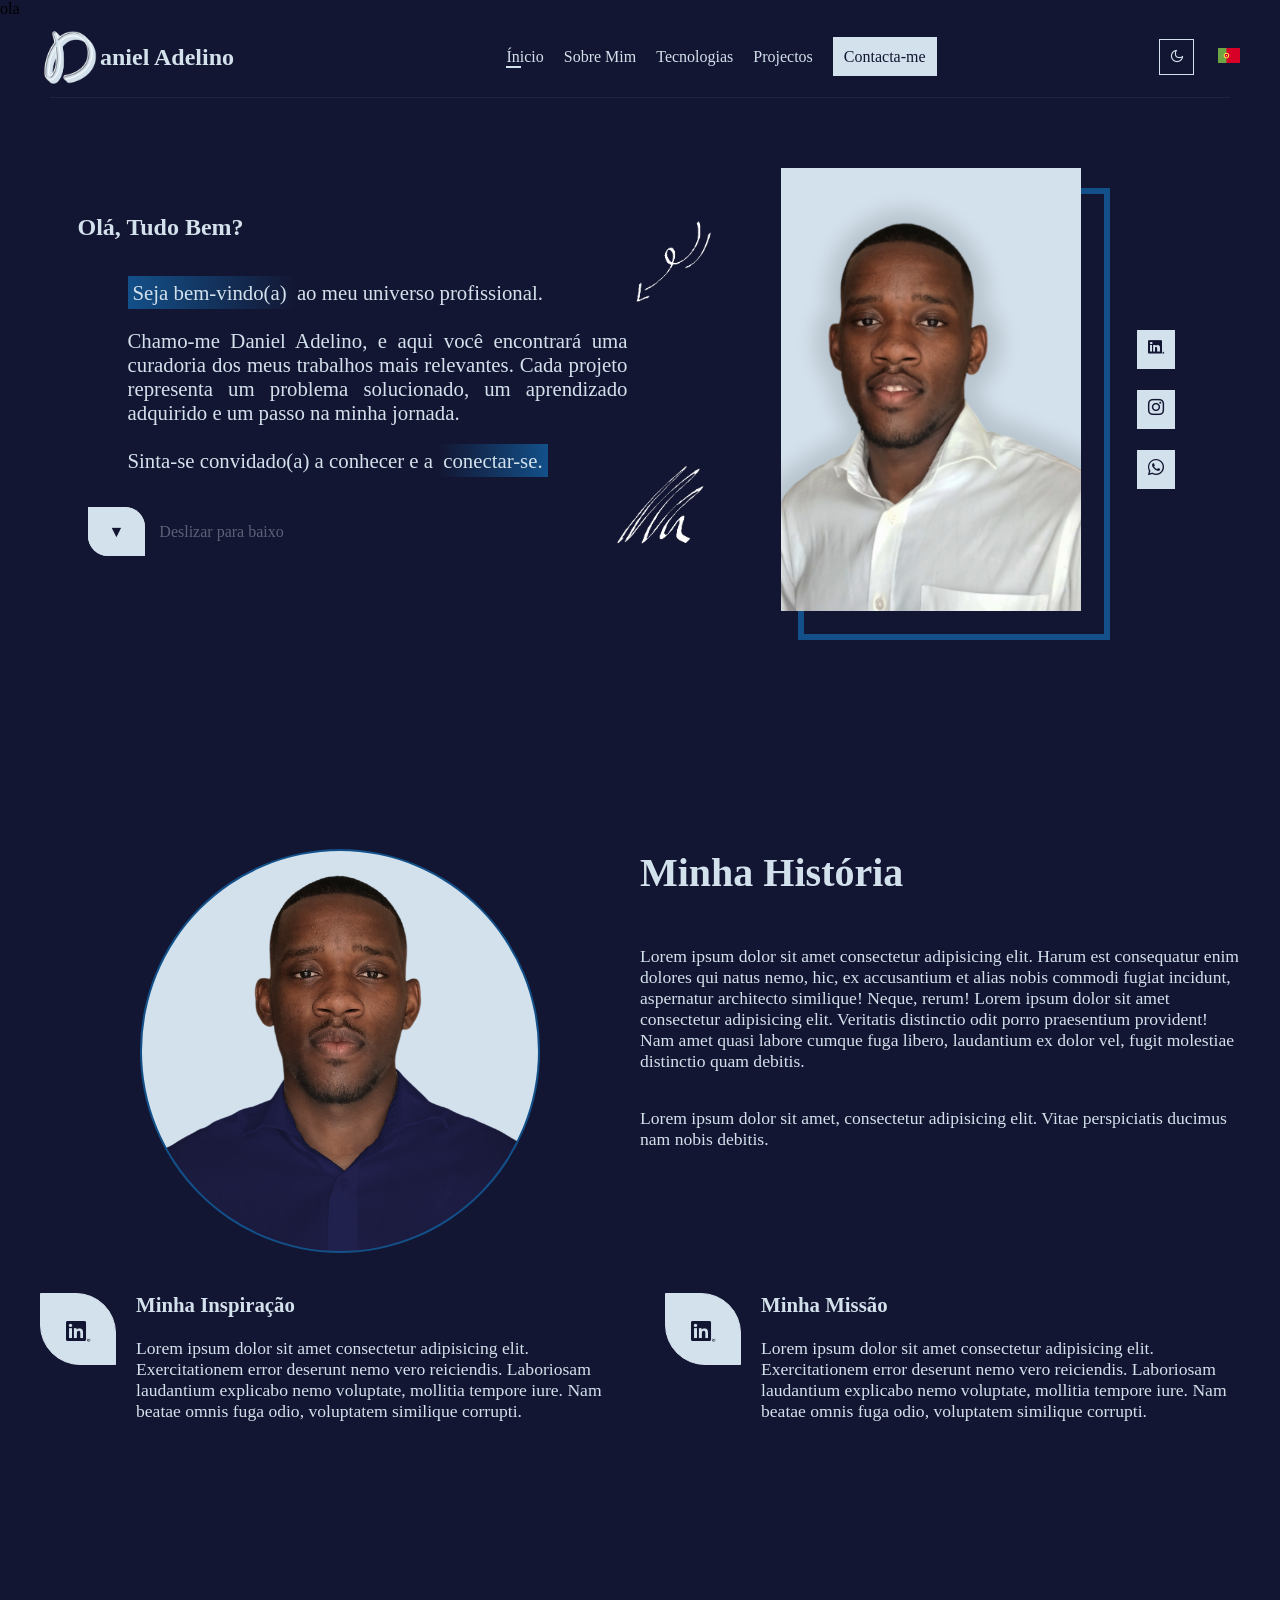
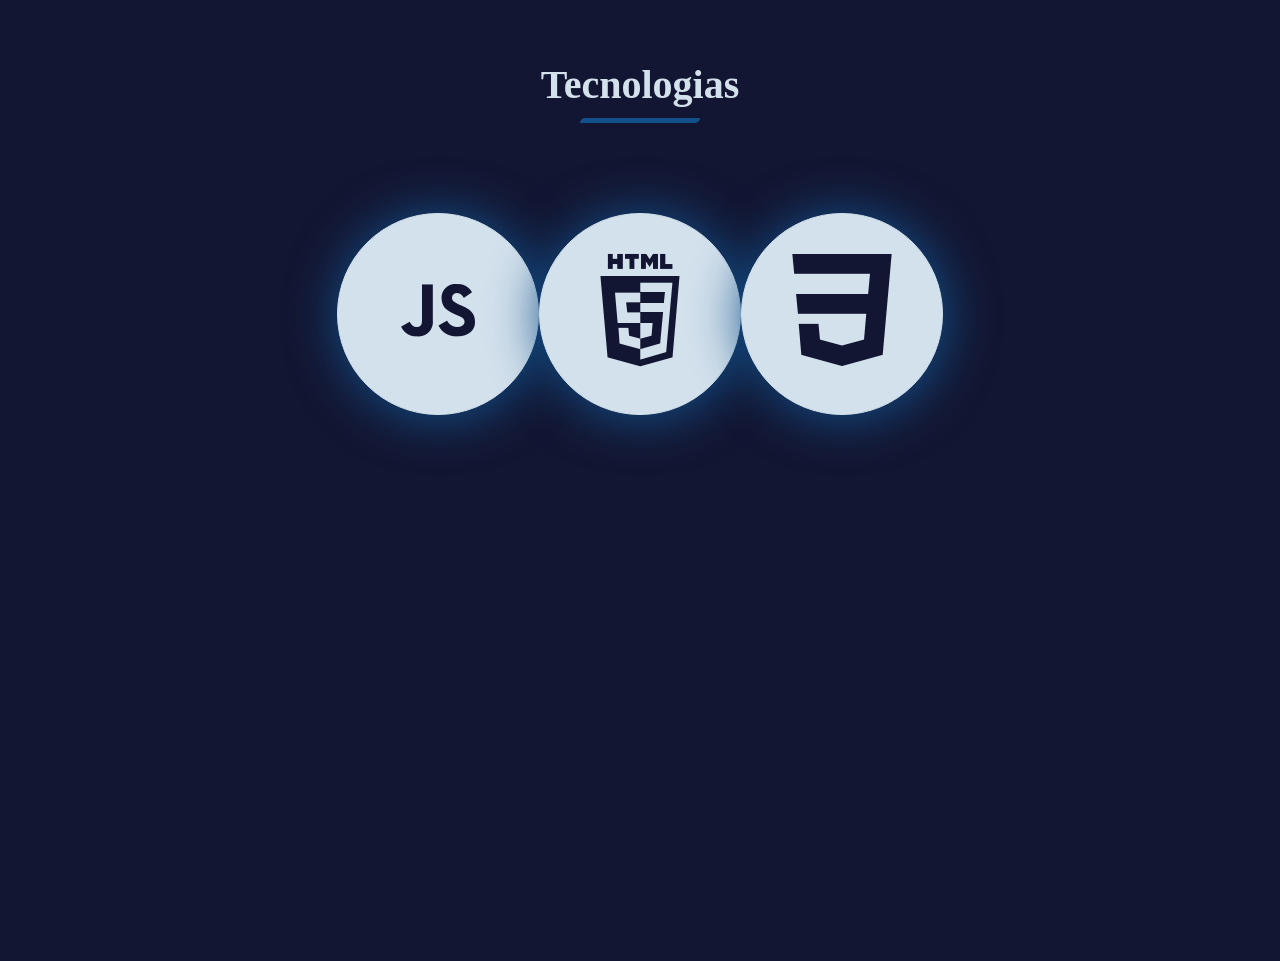
==== index.html @ 4145416e "Update index.html" ====
<!DOCTYPE html>
<html lang="en">

<head>
    <meta charset="UTF-8">
    <meta name="viewport" content="width=device-width, initial-scale=1.0">
    <title>Portifólio - Daniel Adelino</title>

    <link href="css/uicons-regular-chubby.css" rel="stylesheet">
    <link href="css/uicons-brands.css" rel="stylesheet">
    <link rel="stylesheet" href="css/style.css">

</head>

<body>
    ola
    <div id="container">
        <header>
            <div class="logo">
                <img src="img/lg-3.png" alt="">
                <h2>aniel Adelino</h2>

            </div>

            <nav>
                <ul>
                    <li><a href="#" class="nav-feature">Ínicio</a></li>
                    <li><a href="#">Sobre Mim</a></li>
                    <li><a href="#">Tecnologias</a></li>
                    <li><a href="#">Projectos</a></li>
                    <li><a href="#" class="nav-feature-2">Contacta-me</a></li>
                </ul>
            </nav>

            <div class="night-mode">
                <button class="night-light"><i class="fi-rc-moon"></i></button>
                <button class="lang">
                    <img src="img/pt-flag.svg" width="22" alt="">
                </button>

            </div>
        </header>

        <div class="line"></div>

        <main>

            <section id="introduction">

                <div class="information">

                    <h1>Olá, Tudo Bem?</h1>
                    <p><span class="feature-text-1"> Seja bem-vindo(a) </span> ao meu universo profissional. <br><br>

                        Chamo-me Daniel Adelino, e aqui você encontrará uma curadoria dos meus trabalhos mais
                        relevantes.
                        Cada
                        projeto representa um problema solucionado, um aprendizado adquirido e um passo na minha
                        jornada.
                        <br><br>

                        Sinta-se convidado(a) a conhecer e a <span class="feature-text-2">conectar-se.</span>
                    </p>

                    <span class="slide-down"> <a href="#about-me">▼</a> Deslizar para baixo</span>

                    <img class="fig-1" src="img/fig-1.png" alt="Seta">
                    <img class="fig-2" src="img/fig-2.png" alt="item-2">

                </div>

                <div class="myImage">

                    <div class="square"></div>

                    <img class="imagem" src="img/ft-4.jpg" width="300px" alt="Imagem do Daniel Adelino">

                    <div class="social-media">
                        <ul>
                            <li>
                                <a href="https://www.linkedin.com/in/daniel-adelino-b92473396/" target="_blank">
                                    <i class="fi-brands-linkedin"></i>
                                </a>
                            </li>
                            <li>
                                <a class="fa fa-instagram" href="https://www.instagram.com/danieladelino._/"
                                    target="_blank">
                                    <i class="fi-brands-instagram"></i>
                                </a>

                            </li>
                            <li>

                                <a class="fa fa-whatsapp" href="https://wa.me/941646306" target="_blank">
                                    <i class="fi-brands-whatsapp"></i>
                                </a>

                            </li>
                        </ul>
                    </div>
                </div>

            </section>

            <section id="who-am-i">
                <!-- <h2 class="title">Quem sou eu?</h2> -->
                <div class="card-container">

                    <div class="card-image">
                        <!-- <img src="img/f1Png.png" width="300px" alt=""> -->
                    </div>

                    <div class="card-left-content">
                        <h2>Minha História</h2>
                        <p>Lorem ipsum dolor sit amet consectetur adipisicing elit. Harum est consequatur enim dolores
                            qui natus nemo, hic, ex accusantium et alias nobis commodi fugiat incidunt, aspernatur
                            architecto similique! Neque, rerum! Lorem ipsum dolor sit amet consectetur adipisicing elit.
                            Veritatis distinctio odit porro praesentium provident! Nam amet quasi labore cumque fuga
                            libero, laudantium ex dolor vel, fugit molestiae distinctio quam debitis.</p>
                        <br><br>
                        <p>Lorem ipsum dolor sit amet, consectetur adipisicing elit. Vitae perspiciatis ducimus nam
                            nobis debitis.</p>
                    </div>

                    <div class="card-bottom-content">
                        <div class="card-bottom-left">
                            <div><i class="fi-brands-linkedin"></i></div>

                            <p><span>Minha Inspiração</span><br><br>Lorem ipsum dolor sit amet consectetur adipisicing
                                elit. Exercitationem error deserunt nemo vero reiciendis. Laboriosam laudantium
                                explicabo nemo voluptate, mollitia tempore iure. Nam beatae omnis fuga odio, voluptatem
                                similique corrupti.</p>
                        </div>
                        <div class="card-bottom-right">

                            <div><i class="fi-brands-linkedin"></i></div>
                            <p><span>Minha Missão</span><br><br>Lorem ipsum dolor sit amet consectetur adipisicing elit.
                                Exercitationem error deserunt nemo vero reiciendis. Laboriosam laudantium explicabo nemo
                                voluptate, mollitia tempore iure. Nam beatae omnis fuga odio, voluptatem similique
                                corrupti.</p>
                        </div>
                    </div>
                </div>

            </section>

            <section id="technologies">
                <h2 class="title">Tecnologias</h2>
                
                <div class="slider-container">
                    <div class="slider-content">

                        <div class="slide-item" title="Javascript">
                            <div class="item">
                                <i class="fi fi-brands-js tec"></i>
                            </div>
                        </div>

                        <div class="slide-item" title="HTML 5">
                            <div class="item">
                                <i class="fi fi-brands-html5 tec"></i>
                            </div>
                        </div>

                        <div class="slide-item" title="Css 3">
                            <div class="item">
                                <i class="fi fi-brands-css3 tec"></i>
                            </div>
                        </div>

                    </div>
                </div>
               
            </section>

        </main>

        <footer></footer>


    </div>

    <script src="js/script.js"></script>
</body>

</html>
---- css/uicons-brands.css ----
/*!
*   _____       _             __                 _____                               ______ _       _   _
*  |_   _|     | |           / _|               |_   _|                             |  ____| |     | | (_)
*    | |  _ __ | |_ ___ _ __| |_ __ _  ___ ___    | |  ___ ___  _ __  ___   ______  | |__  | | __ _| |_ _  ___ ___  _ __
*    | | | '_ \| __/ _ \ '__|  _/ _` |/ __/ _ \   | | / __/ _ \| '_ \/ __| |______| |  __| | |/ _` | __| |/ __/ _ \| '_ \
*   _| |_| | | | ||  __/ |  | || (_| | (_|  __/  _| || (_| (_) | | | \__ \          | |    | | (_| | |_| | (_| (_) | | | |
*  |_____|_| |_|\__\___|_|  |_| \__,_|\___\___| |_____\___\___/|_| |_|___/          |_|    |_|\__,_|\__|_|\___\___/|_| |_|
*
*                         UIcons 3.0.0 - https://www.flaticon.com/uicons/interface-icons
*/
@font-face {
    font-family: "uicons-brands";
    src: url("../webfonts/uicons-brands.woff2") format("woff2"),
    url("../webfonts/uicons-brands.woff") format("woff"),
    url("../webfonts/uicons-brands.eot#iefix") format("embedded-opentype");
    font-display: swap;
}

    i[class^="fi-brands-"]:before, i[class*=" fi-brands-"]:before, span[class^="fi-brands-"]:before, span[class*="fi-brands-"]:before {
font-family: uicons-brands !important;
font-style: normal;
font-weight: normal !important;
font-variant: normal;
text-transform: none;
line-height: 1;
-webkit-font-smoothing: antialiased;
-moz-osx-font-smoothing: grayscale;
}

        .fi-brands-3m:before {
    content: "\e00c";
    }
        .fi-brands-500px:before {
    content: "\e012";
    }
        .fi-brands-abbot-laboratories:before {
    content: "\e01f";
    }
        .fi-brands-accusoft:before {
    content: "\e027";
    }
        .fi-brands-acrobat:before {
    content: "\e029";
    }
        .fi-brands-adobe:before {
    content: "\e039";
    }
        .fi-brands-aecom:before {
    content: "\e03d";
    }
        .fi-brands-aero:before {
    content: "\e03e";
    }
        .fi-brands-after-effects:before {
    content: "\e03f";
    }
        .fi-brands-airbnb:before {
    content: "\e054";
    }
        .fi-brands-algolia:before {
    content: "\e063";
    }
        .fi-brands-amd:before {
    content: "\e071";
    }
        .fi-brands-american-express:before {
    content: "\e072";
    }
        .fi-brands-android:before {
    content: "\e07f";
    }
        .fi-brands-animate:before {
    content: "\e09b";
    }
        .fi-brands-app-store-ios:before {
    content: "\e0a8";
    }
        .fi-brands-apple:before {
    content: "\e0aa";
    }
        .fi-brands-apple-pay:before {
    content: "\e0b0";
    }
        .fi-brands-artstation:before {
    content: "\e128";
    }
        .fi-brands-astrazeneca:before {
    content: "\e131";
    }
        .fi-brands-asus:before {
    content: "\e132";
    }
        .fi-brands-atandt:before {
    content: "\e134";
    }
        .fi-brands-atlassian:before {
    content: "\e135";
    }
        .fi-brands-atom:before {
    content: "\e137";
    }
        .fi-brands-audition:before {
    content: "\e144";
    }
        .fi-brands-behance:before {
    content: "\e1bb";
    }
        .fi-brands-bitcoin:before {
    content: "\e1e7";
    }
        .fi-brands-blackberry:before {
    content: "\e1eb";
    }
        .fi-brands-blogger:before {
    content: "\e1fe";
    }
        .fi-brands-bluetooth:before {
    content: "\e207";
    }
        .fi-brands-bootstrap:before {
    content: "\e241";
    }
        .fi-brands-bridgestone:before {
    content: "\e2ae";
    }
        .fi-brands-burger-king:before {
    content: "\e2ed";
    }
        .fi-brands-c:before {
    content: "\e2fe";
    }
        .fi-brands-capture:before {
    content: "\e34b";
    }
        .fi-brands-cc-amazon-pay:before {
    content: "\e395";
    }
        .fi-brands-cc-apple-pay:before {
    content: "\e396";
    }
        .fi-brands-cc-diners-club:before {
    content: "\e397";
    }
        .fi-brands-cc-visa:before {
    content: "\e398";
    }
        .fi-brands-centos:before {
    content: "\e39f";
    }
        .fi-brands-character:before {
    content: "\e3ab";
    }
        .fi-brands-chromecast:before {
    content: "\e406";
    }
        .fi-brands-cloudflare:before {
    content: "\e4b8";
    }
        .fi-brands-confluence:before {
    content: "\e529";
    }
        .fi-brands-creative-commons:before {
    content: "\e557";
    }
        .fi-brands-creative-commons-by:before {
    content: "\e558";
    }
        .fi-brands-creative-commons-nc:before {
    content: "\e559";
    }
        .fi-brands-creative-commons-nc-eu:before {
    content: "\e55a";
    }
        .fi-brands-creative-commons-nc-jp:before {
    content: "\e55b";
    }
        .fi-brands-creative-commons-nd:before {
    content: "\e55c";
    }
        .fi-brands-creative-commons-pd:before {
    content: "\e55d";
    }
        .fi-brands-creative-commons-pd-alt:before {
    content: "\e55e";
    }
        .fi-brands-creative-commons-remix:before {
    content: "\e55f";
    }
        .fi-brands-creative-commons-sa:before {
    content: "\e560";
    }
        .fi-brands-creative-commons-sampling:before {
    content: "\e561";
    }
        .fi-brands-creative-commons-sampling-plus:before {
    content: "\e562";
    }
        .fi-brands-creative-commons-share:before {
    content: "\e563";
    }
        .fi-brands-creative-commons-zero:before {
    content: "\e564";
    }
        .fi-brands-css3:before {
    content: "\e587";
    }
        .fi-brands-css3-alt:before {
    content: "\e588";
    }
        .fi-brands-dailymotion:before {
    content: "\e5b0";
    }
        .fi-brands-deezer:before {
    content: "\e5d5";
    }
        .fi-brands-delphi:before {
    content: "\e5de";
    }
        .fi-brands-dev:before {
    content: "\e5ec";
    }
        .fi-brands-devianart:before {
    content: "\e5ed";
    }
        .fi-brands-digg:before {
    content: "\e61b";
    }
        .fi-brands-dimension:before {
    content: "\e62a";
    }
        .fi-brands-discord:before {
    content: "\e634";
    }
        .fi-brands-docker:before {
    content: "\e650";
    }
        .fi-brands-dribbble:before {
    content: "\e68b";
    }
        .fi-brands-dropbox:before {
    content: "\e695";
    }
        .fi-brands-drupal:before {
    content: "\e69f";
    }
        .fi-brands-ebay:before {
    content: "\e6be";
    }
        .fi-brands-elementor:before {
    content: "\e6d2";
    }
        .fi-brands-ethereum:before {
    content: "\e706";
    }
        .fi-brands-etsy:before {
    content: "\e708";
    }
        .fi-brands-evernote:before {
    content: "\e70d";
    }
        .fi-brands-facebook:before {
    content: "\e775";
    }
        .fi-brands-facebook-messenger:before {
    content: "\e776";
    }
        .fi-brands-fedex:before {
    content: "\e78d";
    }
        .fi-brands-figma:before {
    content: "\e79c";
    }
        .fi-brands-firefox:before {
    content: "\e7f9";
    }
        .fi-brands-firefox-browser:before {
    content: "\e7fa";
    }
        .fi-brands-flaticon:before {
    content: "\e818";
    }
        .fi-brands-flaticon-1:before {
    content: "\e819";
    }
        .fi-brands-flickr:before {
    content: "\e81b";
    }
        .fi-brands-flipboard:before {
    content: "\e81d";
    }
        .fi-brands-fonts:before {
    content: "\e859";
    }
        .fi-brands-foursquare:before {
    content: "\e86c";
    }
        .fi-brands-freepik:before {
    content: "\e877";
    }
        .fi-brands-freepik-1:before {
    content: "\e878";
    }
        .fi-brands-fresco:before {
    content: "\e87b";
    }
        .fi-brands-github:before {
    content: "\e8bf";
    }
        .fi-brands-gitlab:before {
    content: "\e8c0";
    }
        .fi-brands-goodreads:before {
    content: "\e8e0";
    }
        .fi-brands-google:before {
    content: "\e8e1";
    }
        .fi-brands-haskell:before {
    content: "\e982";
    }
        .fi-brands-hbo:before {
    content: "\e98e";
    }
        .fi-brands-hotjar:before {
    content: "\e9f1";
    }
        .fi-brands-html5:before {
    content: "\ea1d";
    }
        .fi-brands-huawei:before {
    content: "\ea1e";
    }
        .fi-brands-hubspot:before {
    content: "\ea1f";
    }
        .fi-brands-ibm:before {
    content: "\ea29";
    }
        .fi-brands-iconfinder:before {
    content: "\ea2e";
    }
        .fi-brands-illustrator:before {
    content: "\ea35";
    }
        .fi-brands-illustrator-draw:before {
    content: "\ea36";
    }
        .fi-brands-imdb:before {
    content: "\ea3a";
    }
        .fi-brands-incopy:before {
    content: "\ea45";
    }
        .fi-brands-indesign:before {
    content: "\ea47";
    }
        .fi-brands-instagram:before {
    content: "\ea61";
    }
        .fi-brands-intel:before {
    content: "\ea69";
    }
        .fi-brands-invision:before {
    content: "\ea77";
    }
        .fi-brands-itunes:before {
    content: "\ea88";
    }
        .fi-brands-janseen:before {
    content: "\ea8c";
    }
        .fi-brands-java:before {
    content: "\ea91";
    }
        .fi-brands-jcb:before {
    content: "\ea93";
    }
        .fi-brands-jira:before {
    content: "\ea94";
    }
        .fi-brands-johnson-and-johnson:before {
    content: "\ea95";
    }
        .fi-brands-joomla:before {
    content: "\ea98";
    }
        .fi-brands-js:before {
    content: "\ea9f";
    }
        .fi-brands-kickstarter:before {
    content: "\eac0";
    }
        .fi-brands-line:before {
    content: "\eb4c";
    }
        .fi-brands-linkedin:before {
    content: "\eb54";
    }
        .fi-brands-lisp:before {
    content: "\eb5b";
    }
        .fi-brands-mailchimp:before {
    content: "\ebaf";
    }
        .fi-brands-marriott-international:before {
    content: "\ebd5";
    }
        .fi-brands-mcdonalds:before {
    content: "\ebe8";
    }
        .fi-brands-media-encoder:before {
    content: "\ebec";
    }
        .fi-brands-medium:before {
    content: "\ebf2";
    }
        .fi-brands-meta:before {
    content: "\ec24";
    }
        .fi-brands-microsoft:before {
    content: "\ec35";
    }
        .fi-brands-microsoft-edge:before {
    content: "\ec36";
    }
        .fi-brands-microsoft-explorer:before {
    content: "\ec37";
    }
        .fi-brands-mysql:before {
    content: "\ecb8";
    }
        .fi-brands-napster:before {
    content: "\ecbd";
    }
        .fi-brands-nestle:before {
    content: "\ecc1";
    }
        .fi-brands-netflix:before {
    content: "\ecc2";
    }
        .fi-brands-node-js:before {
    content: "\eceb";
    }
        .fi-brands-nvidia:before {
    content: "\ed06";
    }
        .fi-brands-oracle:before {
    content: "\ed3b";
    }
        .fi-brands-patreon:before {
    content: "\ed84";
    }
        .fi-brands-paypal:before {
    content: "\ed92";
    }
        .fi-brands-pfizer:before {
    content: "\ee0b";
    }
        .fi-brands-photoshop:before {
    content: "\ee23";
    }
        .fi-brands-photoshop-camera:before {
    content: "\ee24";
    }
        .fi-brands-photoshop-express:before {
    content: "\ee25";
    }
        .fi-brands-photoshop-lightroom:before {
    content: "\ee26";
    }
        .fi-brands-photoshop-lightroom-classic:before {
    content: "\ee27";
    }
        .fi-brands-php:before {
    content: "\ee28";
    }
        .fi-brands-pinterest:before {
    content: "\ee44";
    }
        .fi-brands-postgre:before {
    content: "\eeaa";
    }
        .fi-brands-premiere:before {
    content: "\eeb3";
    }
        .fi-brands-premiere-rush:before {
    content: "\eeb4";
    }
        .fi-brands-product-hunt:before {
    content: "\eecf";
    }
        .fi-brands-python:before {
    content: "\eeed";
    }
        .fi-brands-raspberry-pi:before {
    content: "\ef22";
    }
        .fi-brands-reddit:before {
    content: "\ef3a";
    }
        .fi-brands-samsung:before {
    content: "\efd4";
    }
        .fi-brands-sap:before {
    content: "\efd8";
    }
        .fi-brands-sass:before {
    content: "\efd9";
    }
        .fi-brands-shopify:before {
    content: "\f06b";
    }
        .fi-brands-siemens:before {
    content: "\f086";
    }
        .fi-brands-sketch:before {
    content: "\f0b0";
    }
        .fi-brands-skype:before {
    content: "\f0c7";
    }
        .fi-brands-slack:before {
    content: "\f0c9";
    }
        .fi-brands-slidesgo:before {
    content: "\f0d4";
    }
        .fi-brands-snapchat:before {
    content: "\f0f7";
    }
        .fi-brands-sony:before {
    content: "\f113";
    }
        .fi-brands-soundcloud:before {
    content: "\f128";
    }
        .fi-brands-spark:before {
    content: "\f138";
    }
        .fi-brands-spotify:before {
    content: "\f14f";
    }
        .fi-brands-starbucks:before {
    content: "\f1b6";
    }
        .fi-brands-stock:before {
    content: "\f1c5";
    }
        .fi-brands-storyset:before {
    content: "\f1d6";
    }
        .fi-brands-stripe:before {
    content: "\f1e0";
    }
        .fi-brands-substance-3d-designer:before {
    content: "\f1ec";
    }
        .fi-brands-substance-3d-painter:before {
    content: "\f1ed";
    }
        .fi-brands-substance-3d-sampler:before {
    content: "\f1ee";
    }
        .fi-brands-substance-3d-stager:before {
    content: "\f1ef";
    }
        .fi-brands-swift:before {
    content: "\f213";
    }
        .fi-brands-t-mobile:before {
    content: "\f225";
    }
        .fi-brands-telegram:before {
    content: "\f25e";
    }
        .fi-brands-tencent:before {
    content: "\f268";
    }
        .fi-brands-the-home-depot:before {
    content: "\f282";
    }
        .fi-brands-tik-tok:before {
    content: "\f2a5";
    }
        .fi-brands-trello:before {
    content: "\f33b";
    }
        .fi-brands-tripadvisor:before {
    content: "\f343";
    }
        .fi-brands-tumblr:before {
    content: "\f36d";
    }
        .fi-brands-twitch:before {
    content: "\f376";
    }
        .fi-brands-twitter:before {
    content: "\f377";
    }
        .fi-brands-twitter-alt:before {
    content: "\f378";
    }
        .fi-brands-twitter-alt-circle:before {
    content: "\f379";
    }
        .fi-brands-twitter-alt-square:before {
    content: "\f37a";
    }
        .fi-brands-typescript:before {
    content: "\f37e";
    }
        .fi-brands-uber:before {
    content: "\f381";
    }
        .fi-brands-ubuntu:before {
    content: "\f382";
    }
        .fi-brands-unilever:before {
    content: "\f38f";
    }
        .fi-brands-unity:before {
    content: "\f391";
    }
        .fi-brands-unsplash:before {
    content: "\f394";
    }
        .fi-brands-ups:before {
    content: "\f39c";
    }
        .fi-brands-usaa:before {
    content: "\f3a2";
    }
        .fi-brands-verizon:before {
    content: "\f426";
    }
        .fi-brands-videvo:before {
    content: "\f434";
    }
        .fi-brands-vimeo:before {
    content: "\f436";
    }
        .fi-brands-visa:before {
    content: "\f43d";
    }
        .fi-brands-visual-basic:before {
    content: "\f442";
    }
        .fi-brands-vk:before {
    content: "\f443";
    }
        .fi-brands-walmart:before {
    content: "\f466";
    }
        .fi-brands-wepik:before {
    content: "\f49f";
    }
        .fi-brands-whatsapp:before {
    content: "\f4a1";
    }
        .fi-brands-wikipedia:before {
    content: "\f4b5";
    }
        .fi-brands-windows:before {
    content: "\f4c1";
    }
        .fi-brands-wix:before {
    content: "\f4cd";
    }
        .fi-brands-wordpress:before {
    content: "\f4d2";
    }
        .fi-brands-xd:before {
    content: "\f4e8";
    }
        .fi-brands-xing:before {
    content: "\f4e9";
    }
        .fi-brands-yahoo:before {
    content: "\f4ec";
    }
        .fi-brands-yandex:before {
    content: "\f4ed";
    }
        .fi-brands-yelp:before {
    content: "\f4ee";
    }
        .fi-brands-youtube:before {
    content: "\f4f9";
    }
        .fi-brands-zoom:before {
    content: "\f4fd";
    }
---- css/style.css ----
/* ##################################################################### */
/* ##################### Definição de Variáveis Css #################### */
/* ##################################################################### */

:root
{
    --cor-principal:#131632;
    --cor-texto:#d3e1ec;
    --cor-hover:#adb3c1;
    --cor-4:#d3e1ec0e;
    --cor-destaque:#135089;
    --font-size-1:1rem;
    --font-size-2:1.1rem;
    --font-size-title:30pt;
    --font-size-textos:1.3rem;
}

/* ##################################################################### */
/* ##################### Estilização: Body and Root #################### */
/* ##################################################################### */

*
{
    margin: 0;
    padding: 0;
}

body
{
    background-color: var(--cor-principal);
}

/* ##################################################################### */
/* ####################### Estilização: Container ###################### */
/* ##################################################################### */ 

#container
{
    max-width: 1200px;
    /* border: 1px solid red; */
    margin: 0 auto;
    display: grid;
    grid-template-columns:1fr 1fr;
    grid-template-areas:
        'header header'
        'line line'
        'main main'
    ;

    /* gap: 20px; */
}

/* ##################################################################### */
/* ######################## Estilização: Header ######################## */
/* ##################################################################### */

header
{
    margin-top: 10px;
    grid-area:header;
    display: flex;
    justify-content:space-between;
    align-items: center;
}

.circle 
{
    color: var(--cor-principal);
    background-color: var(--cor-texto);
    border-radius: 50%;
    padding: 10px 15px 10px 15px;
    margin: 10px;
    font-size: var(--font-size-1);

}

.logo 
{
    display: flex;
    color: var(--cor-texto);
    font-size: var(--font-size-1);
    margin-right: 50px;
    align-items: center;
    transition: all 1s ease;
}

.logo>img
{
    max-width: 60px;
}

nav>ul
{
    display: flex;
    list-style: none;
}

nav>ul>li
{
    margin-left: 20px;
}
nav>ul>li>a
{
    color: var(--cor-texto);
    font-size: var(--font-size-1);
    text-decoration: none;
    transition: all 1s ease;
}

nav>ul>li>a:hover 
{
    color: var(--cor-hover);
    font-size: var(--font-size-2);
}

.nav-feature::after {
    content: "";
    width: 15px;
    height: 2px;
    background-color: var(--cor-texto);
    display: block;
}

.nav-feature-2 
{
    border: 1px solid var(--cor-texto);
    background-color: var(--cor-texto);
    color: var(--cor-principal);
    padding: 10px;   
}
.nav-feature-2:hover
{
    color: var(--cor-principal);
}

.night-light
{
    border: none;
    background-color: transparent;
    margin: 20px;
    cursor: pointer;
}

.night-light>i:active
{
    background-color: var(--cor-texto);
    color: var(--cor-principal);
}

.night-light>i
{
    color: var(--cor-texto);
    border: 1px solid var(--cor-texto);
    padding: 11px 10px 8px 10px;
    transition: border-radius 0.4s ease-in, background-color 0.5s ease;
    
}

.night-light>i:hover
{
    border-radius: 50%;
}

.lang
{
    border: none;
    background-color: transparent;
    cursor: pointer;
}

.line
{
    grid-area: line;
    background-color: var(--cor-4);
    height: 1px;
    margin: 10px;
}


/* ##################################################################### */
/* ################### Estilização: Main And Sections ################## */
/* ##################################################################### */


main
{
    /* border: 1px solid yellow; */
    grid-area: main;
    display: grid;
    grid-template-columns: 1fr 1fr;
    grid-template-areas: 
        'introduction introduction'
        'who-am-i who-am-i'
        'technologies technologies'
    ;
    gap: 120px;
}

.title
{
    color: var(--cor-texto);
    font-size: var(--font-size-title);
}

.title::after
{
    content: "";
    display: block;
    width: 120px;
    height: 5px;
    border-radius:10px 0;
    margin:10px auto;
    background-color: var(--cor-destaque);
}

/* ##################################################################### */
/* ################### Estilização: Secção Introdução ################## */
/* ##################################################################### */

#introduction
{
    grid-area: introduction;
    display: flex;
    justify-content: space-around;
    align-items: center;
    margin-top: 60px;
}

.information
{
    max-width: 650px;
    height: 350px;
    position: relative;
}

.information>h1 
{
    color: var(--cor-texto);
    font-size: var(font-size-title);
    margin-bottom: 40px;

}

.information>p 
{
    margin-left: 50px;
    color: var(--cor-texto);
    font-size: var(--font-size-textos);
    text-align: justify;
    max-width: 500px;
}
.information>p .feature-text-1 {

    background: linear-gradient(90deg,
            var(--cor-destaque) 0%,
            rgba(104, 91, 91, 0) 100%);
    padding: 5px;
}

.information>p .feature-text-2 {

    background: linear-gradient(-90deg,
            var(--cor-destaque) 0%,
            rgba(104, 91, 91, 0) 100%);
    padding: 5px;
}

.slide-down 
{
    display: block;
    margin: 50px 0px;
    color: #d3e1ec5f;

}

.slide-down>a 
{
    text-decoration: none;
    color: #131632;
    border: 1px solid #d3e1ec;
    border-radius: 0 20px 0 20px;
    background-color: #d3e1ec;
    padding: 15px 20px;
    margin: 10px;
}


.fig-1
{
    width: 120px;
    position: absolute;
    top: 0;
    right:-100px;
}

.fig-2
{
    width: 120px;
    position: absolute;
    bottom: 0;
    right: -100px;
}

.myImage
{
    display: flex;
    width: 450px;
    justify-content: space-around;
    margin-left: 50px;
    position: relative;
}

.myImage>img
{
   position: relative;
   z-index: 1;
}

.square {

    position: absolute;
    top:20px;
    left:45px;
    border: 6px solid var(--cor-destaque);
    width: 300px;
    height: 440px;
    
}


.social-media 
{
    align-self: center;
}

.social-media>ul>li 
{
    margin-top: 40px;
    list-style: none;
}

.social-media>ul>li>a 
{
    text-decoration: none;
    border: 1px solid #d3e1ec;
    background-color: #d3e1ec;
    color: #131632;
    padding: 10px;
}

/* ##################################################################### */
/* #################### Estilização: Secção Who am I ################### */
/* ##################################################################### */

#who-am-i
{
    grid-area: who-am-i;
    display:flex;
    flex-direction: column;
    align-items: center;
    justify-content: space-around;
    height: 90vh;
}

.card-container
{
    display: grid;
    grid-template-columns: 1fr 1fr;
    grid-template-areas: 
        'card-image card-left-content'
        'card-bottom-content card-bottom-content'
    ;
}

.card-image
{
    grid-area: card-image;
    background: var(--cor-texto) url(../img/ft-2-1.png) center center no-repeat;
    background-size: 450px;
    border-radius: 50%;
    border: 2px solid var(--cor-destaque);
    max-width: 400px;
    min-height: 400px;
    margin: 0 100px 0 100px;

}

.card-left-content
{
    grid-area: card-left-content;
    color: var(--cor-texto);
}


.card-left-content>h2
{
    color: var(--cor-texto);
    font-size: var(--font-size-title);
    margin-bottom: 50px;
}

.card-left-content>p
{
    font-size: var(--font-size-2);
    text-align: left;
}

.card-bottom-content
{
    grid-area: card-bottom-content;
    color: var(--cor-texto);
    display: flex;
    gap: 50px;
}

.card-bottom-left,
.card-bottom-right
{
    display: flex;
    gap: 20px;
    margin: 40px 0 0 0;
    text-align: left;
    font-size: var(--font-size-2);
}

.card-bottom-left>div,
.card-bottom-right>div
{
    border: 1px solid var(--cor-texto);
    background-color: var(--cor-texto);
    color: var(--cor-principal);
    font-size: 1.5rem;
    border-radius:0 40px;
    padding: 25px;
    height: 20px;
}

.card-bottom-left>p>span,
.card-bottom-right>p>span
{
    font-size: var(--font-size-textos);
    font-weight: 900;
}


/* ##################################################################### */
/* ################## Estilização: Secção Tecnologias ################## */
/* ##################################################################### */

#technologies
{
    grid-area: technologies;
    display: flex;
    flex-direction: column;
    align-items: center;
    position: relative;
    height: 100vh;
    gap: 80px;
}

.slider-container
{

}

.slider-content
{
    display: flex;
}

.slide-item
{
    display: flex;
    justify-content:center;
    align-items:center;
    border: 1px solid var(--cor-texto);
    background-color: var(--cor-texto);
    width: 200px;
    height: 200px;
    border-radius: 100%;
    box-shadow: 2px 2px 50px 1px var(--cor-destaque);
}

.item
{
    margin-top: 20px;
}

.tec
{
    color:var(--cor-principal);
    font-size: 7rem;
}
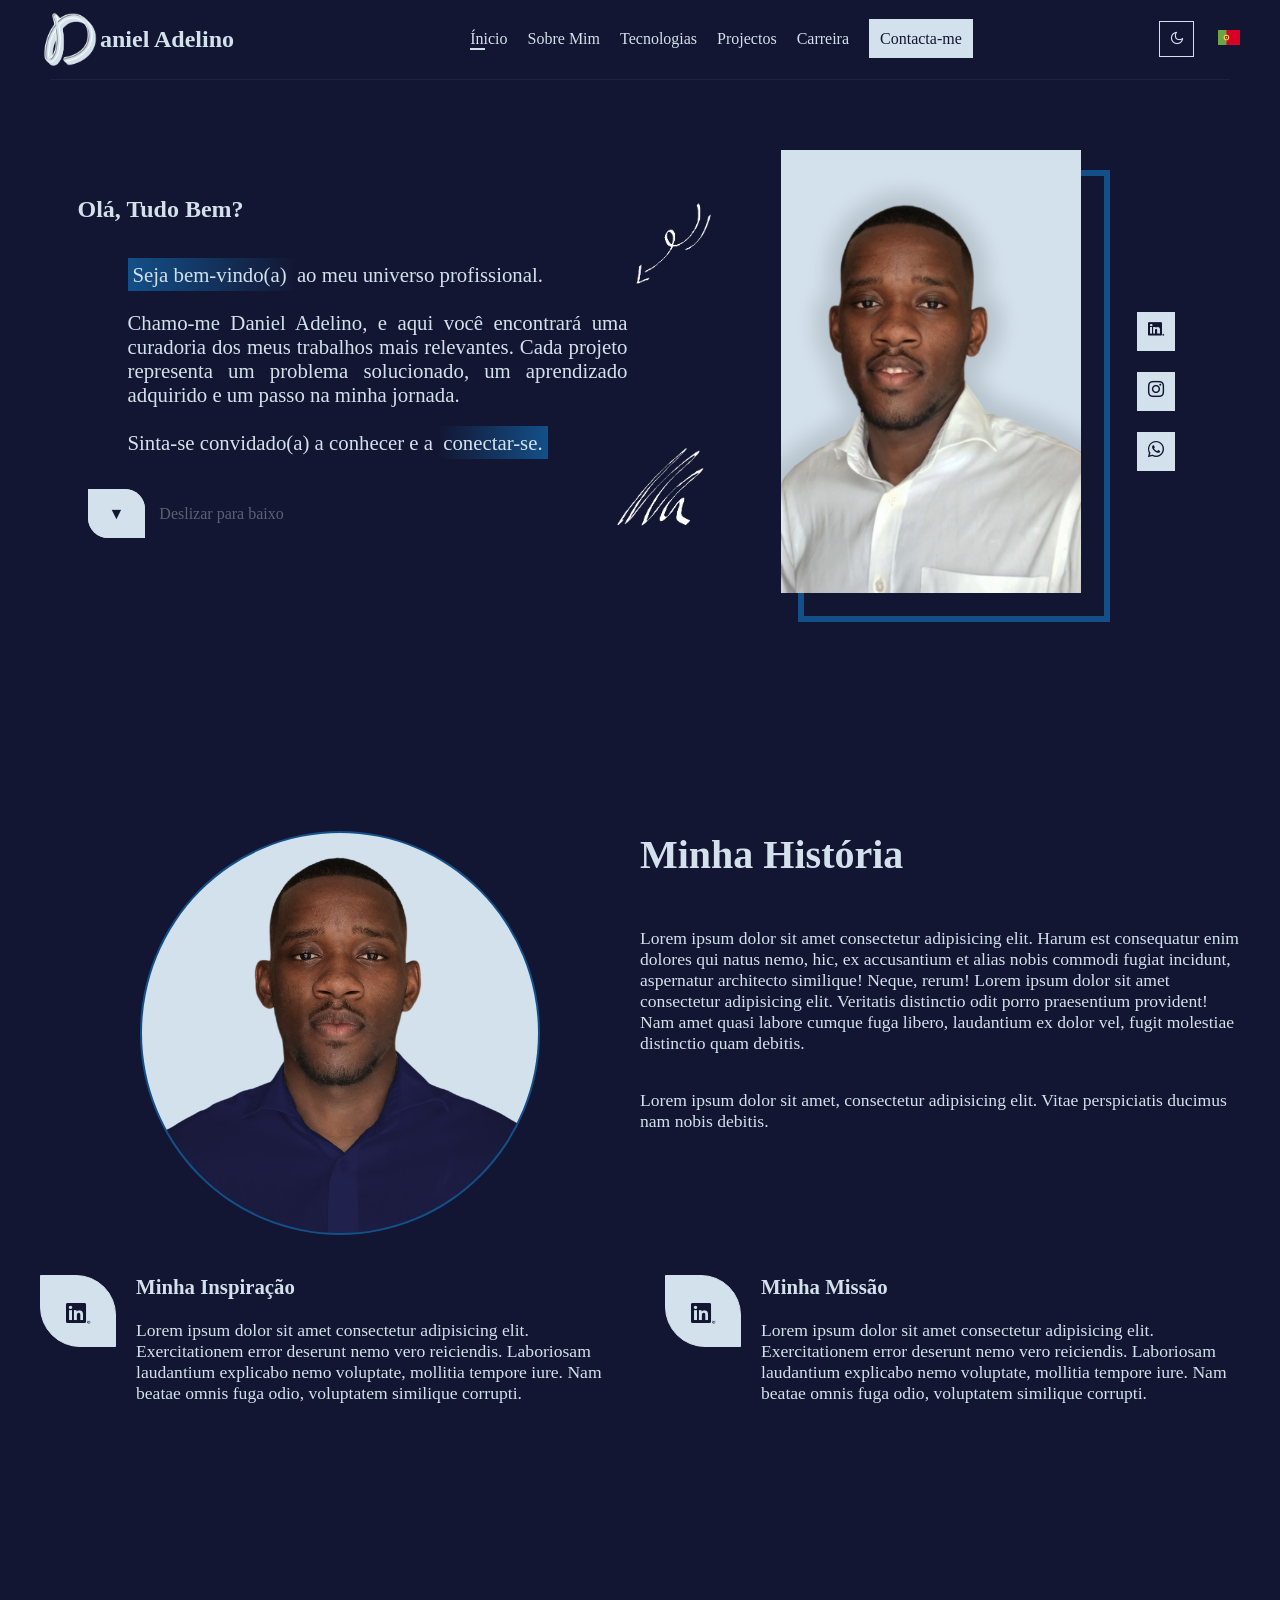
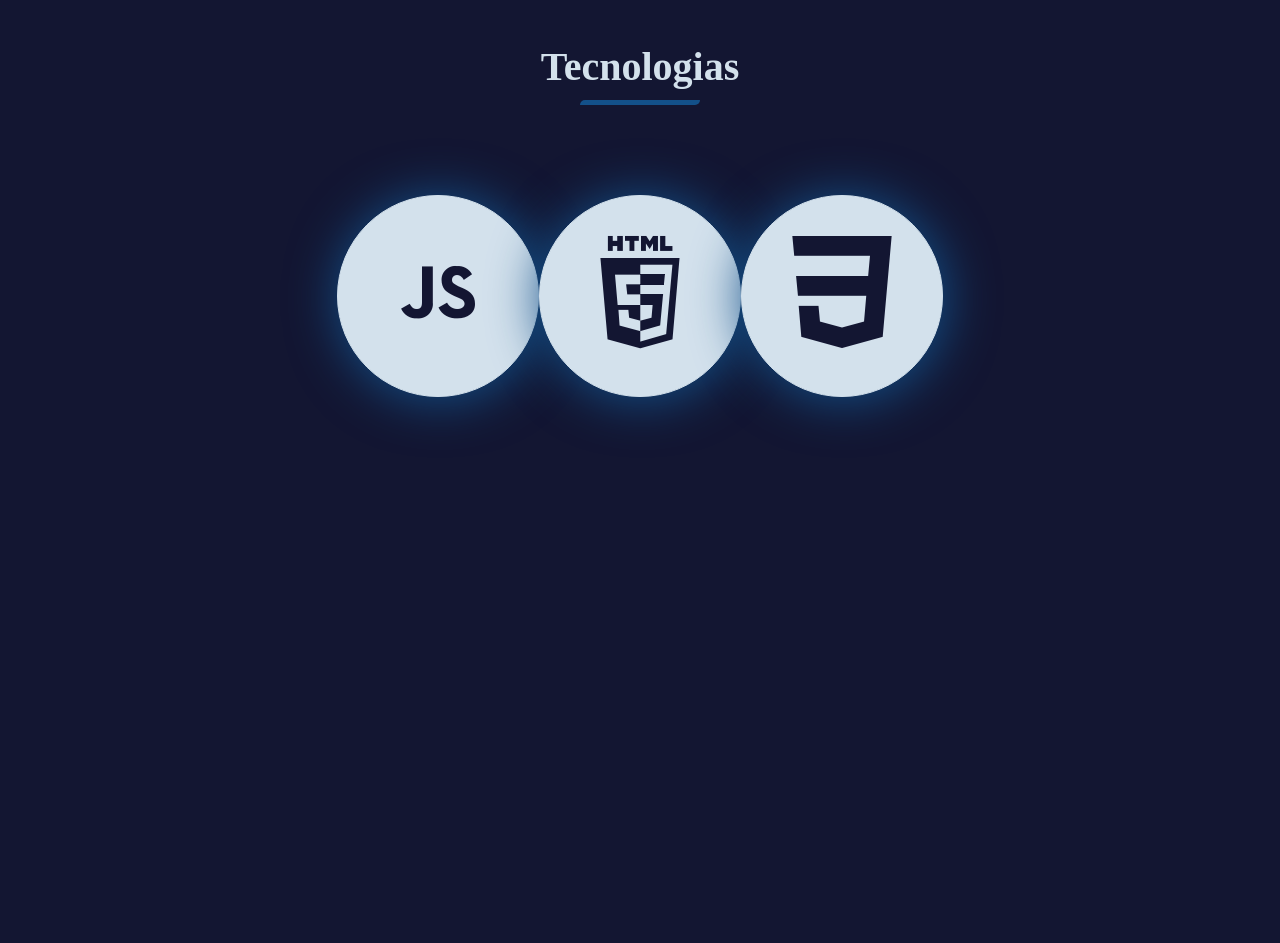
==== commit 406f157a: "Testando a Sincronização" ====
--- a/index.html
+++ b/index.html
@@ -9,11 +9,10 @@
     <link href="css/uicons-regular-chubby.css" rel="stylesheet">
     <link href="css/uicons-brands.css" rel="stylesheet">
     <link rel="stylesheet" href="css/style.css">
-
 </head>
 
 <body>
-    ola
+
     <div id="container">
         <header>
             <div class="logo">
@@ -28,6 +27,7 @@
                     <li><a href="#">Sobre Mim</a></li>
                     <li><a href="#">Tecnologias</a></li>
                     <li><a href="#">Projectos</a></li>
+                    <li><a href="#">Carreira</a></li>
                     <li><a href="#" class="nav-feature-2">Contacta-me</a></li>
                 </ul>
             </nav>
--- a/css/style.css
+++ b/css/style.css
@@ -176,7 +176,6 @@
     margin: 10px;
 }
 
-
 /* ##################################################################### */
 /* ################### Estilização: Main And Sections ################## */
 /* ##################################################################### */
@@ -492,3 +491,5 @@
     font-size: 7rem;
 }
 
+
+
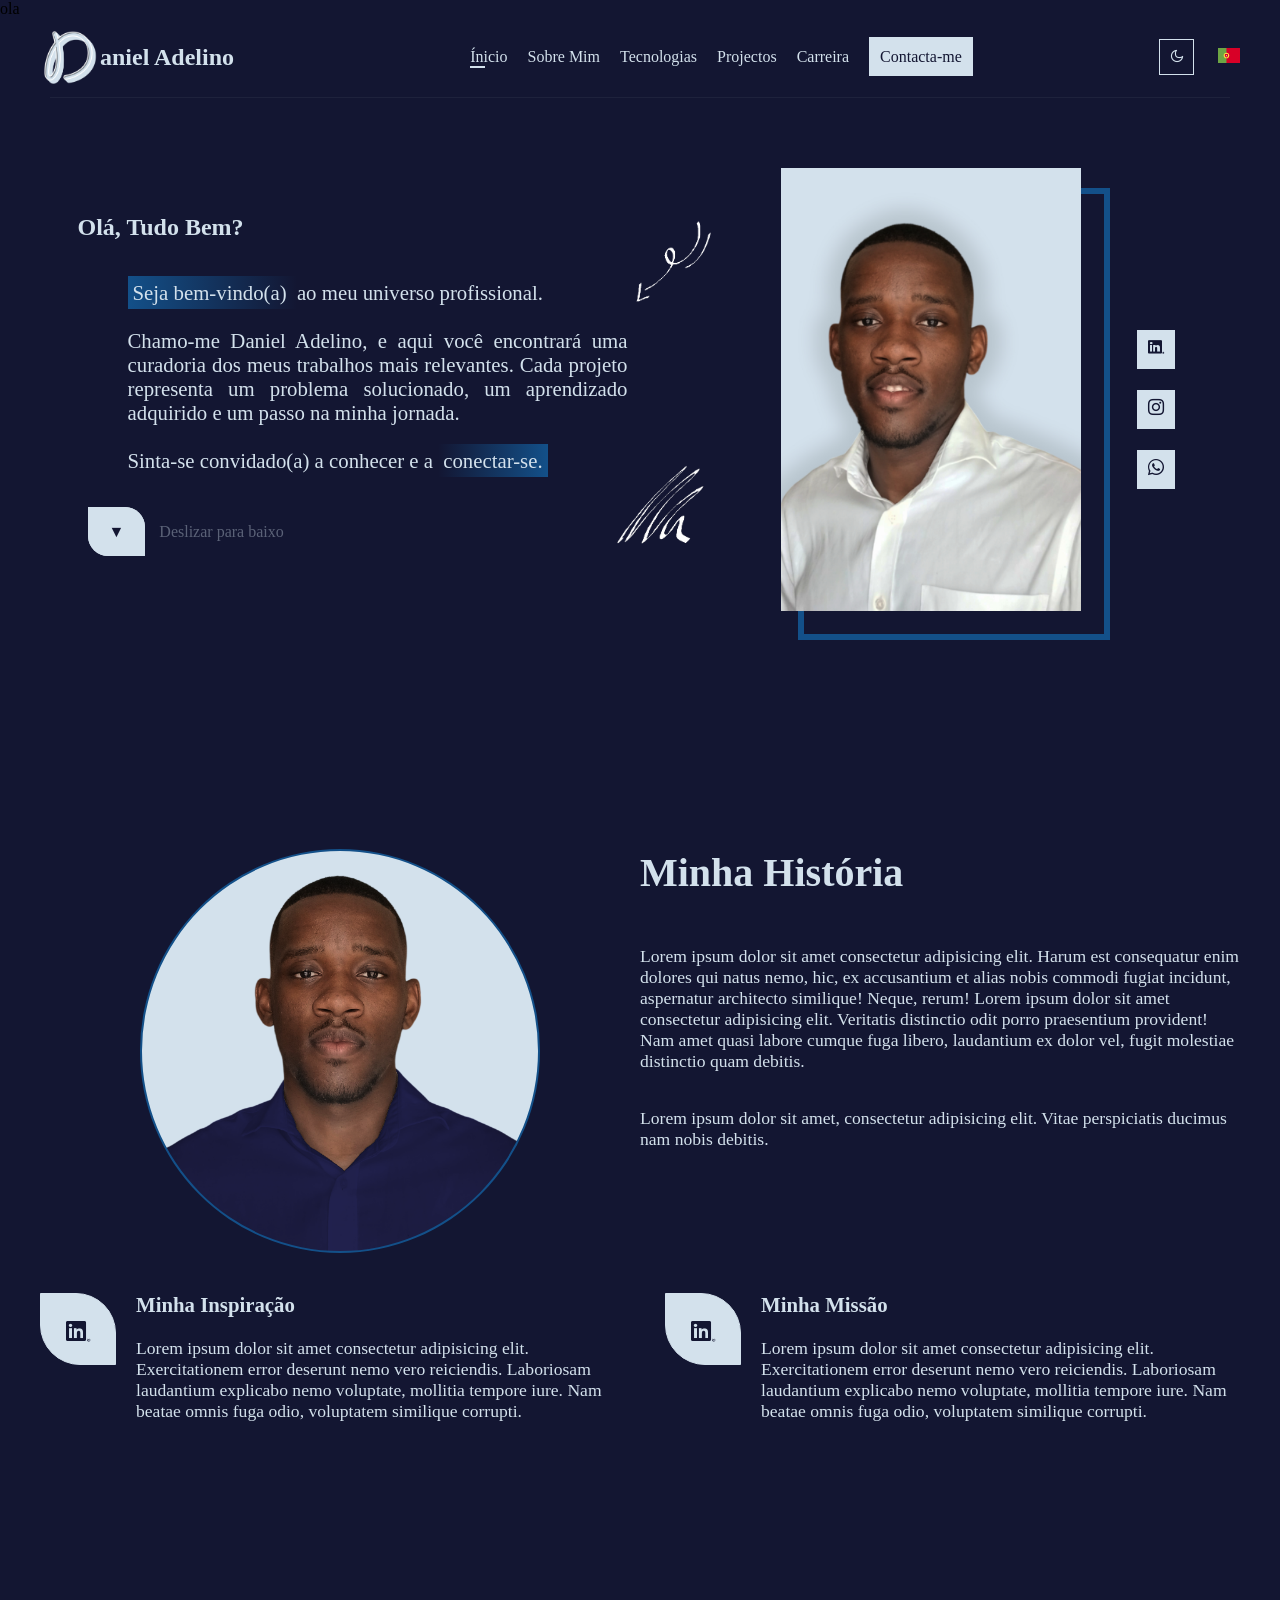
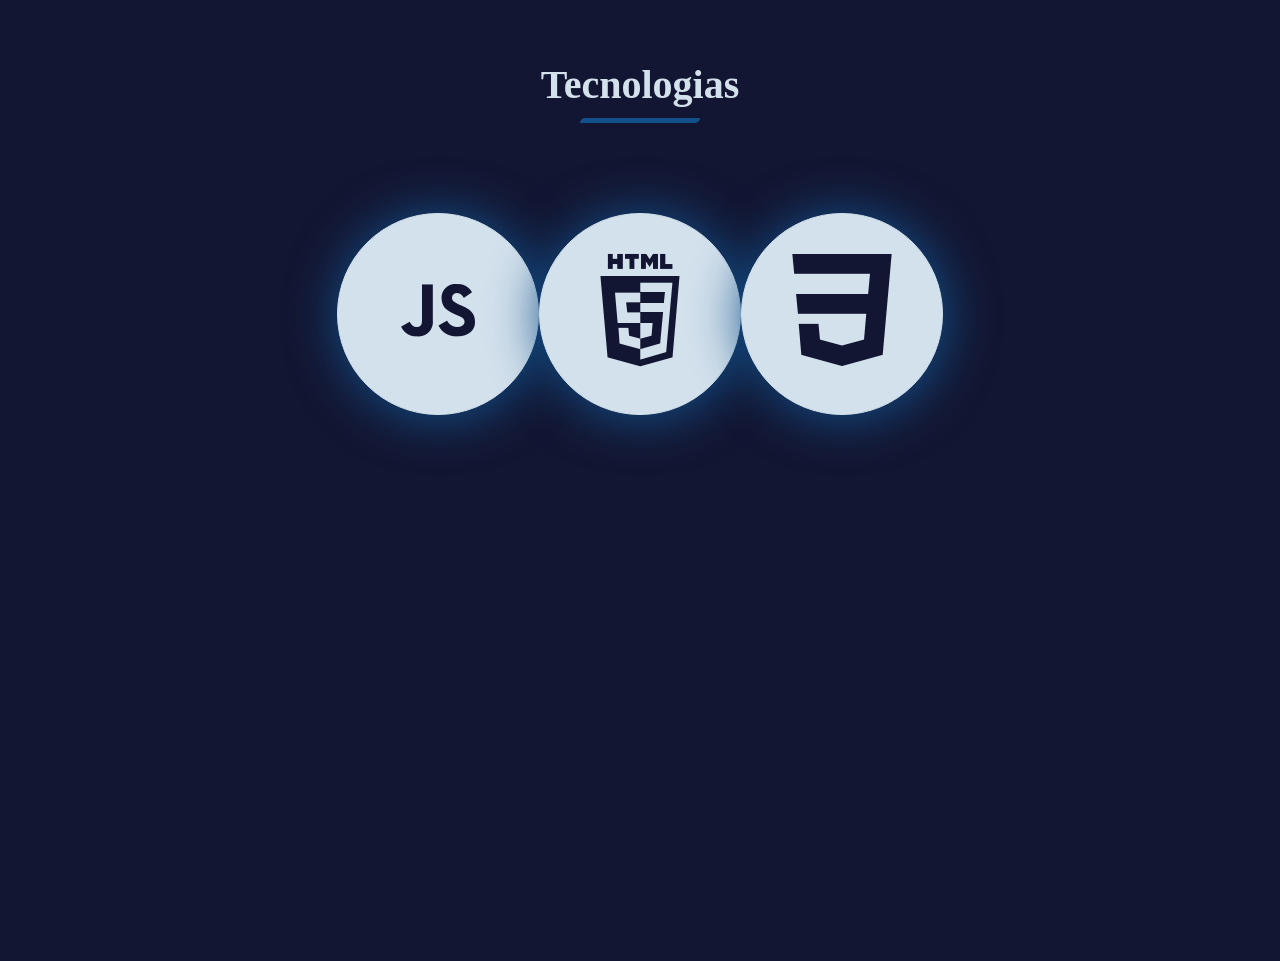
==== commit be90b515: "Merge branch 'main' of https://github.com/dDanielAdelino/DA-Portifolio" ====
--- a/index.html
+++ b/index.html
@@ -9,10 +9,11 @@
     <link href="css/uicons-regular-chubby.css" rel="stylesheet">
     <link href="css/uicons-brands.css" rel="stylesheet">
     <link rel="stylesheet" href="css/style.css">
+
 </head>
 
 <body>
-
+    ola
     <div id="container">
         <header>
             <div class="logo">
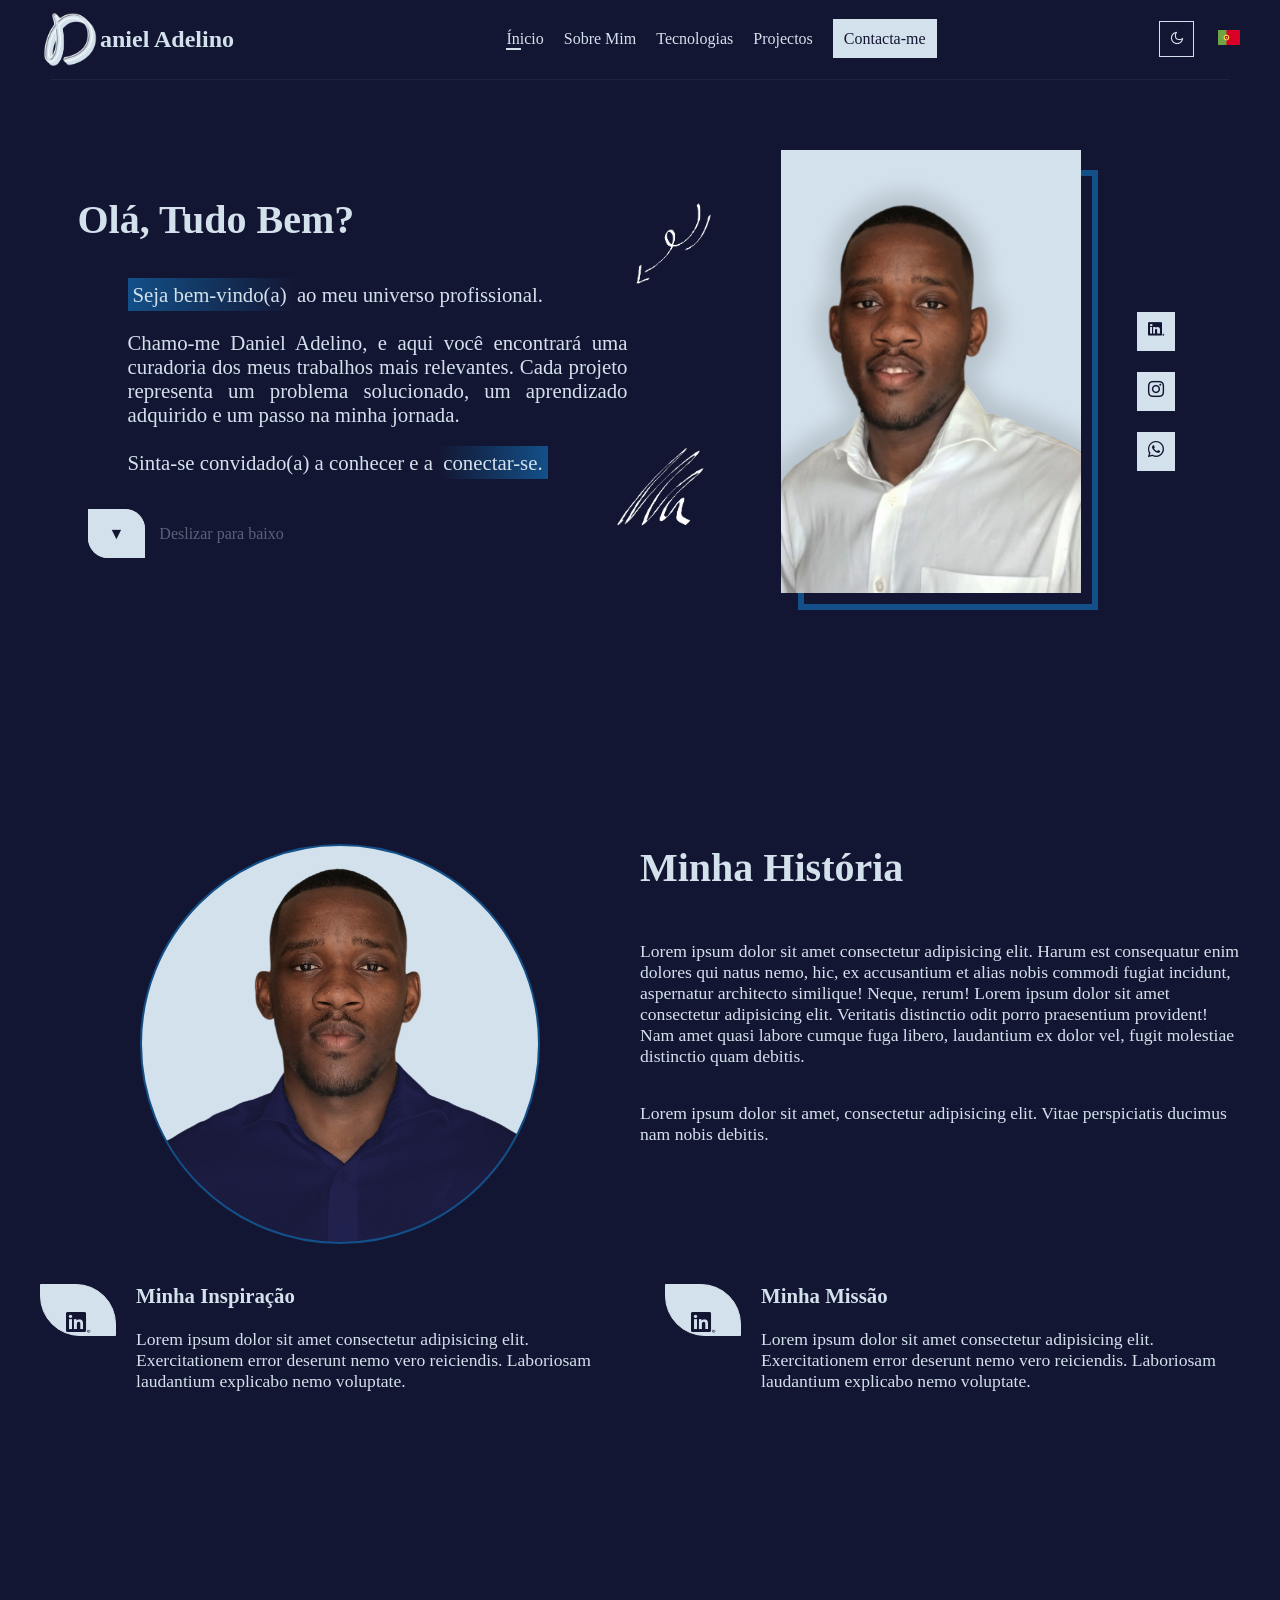
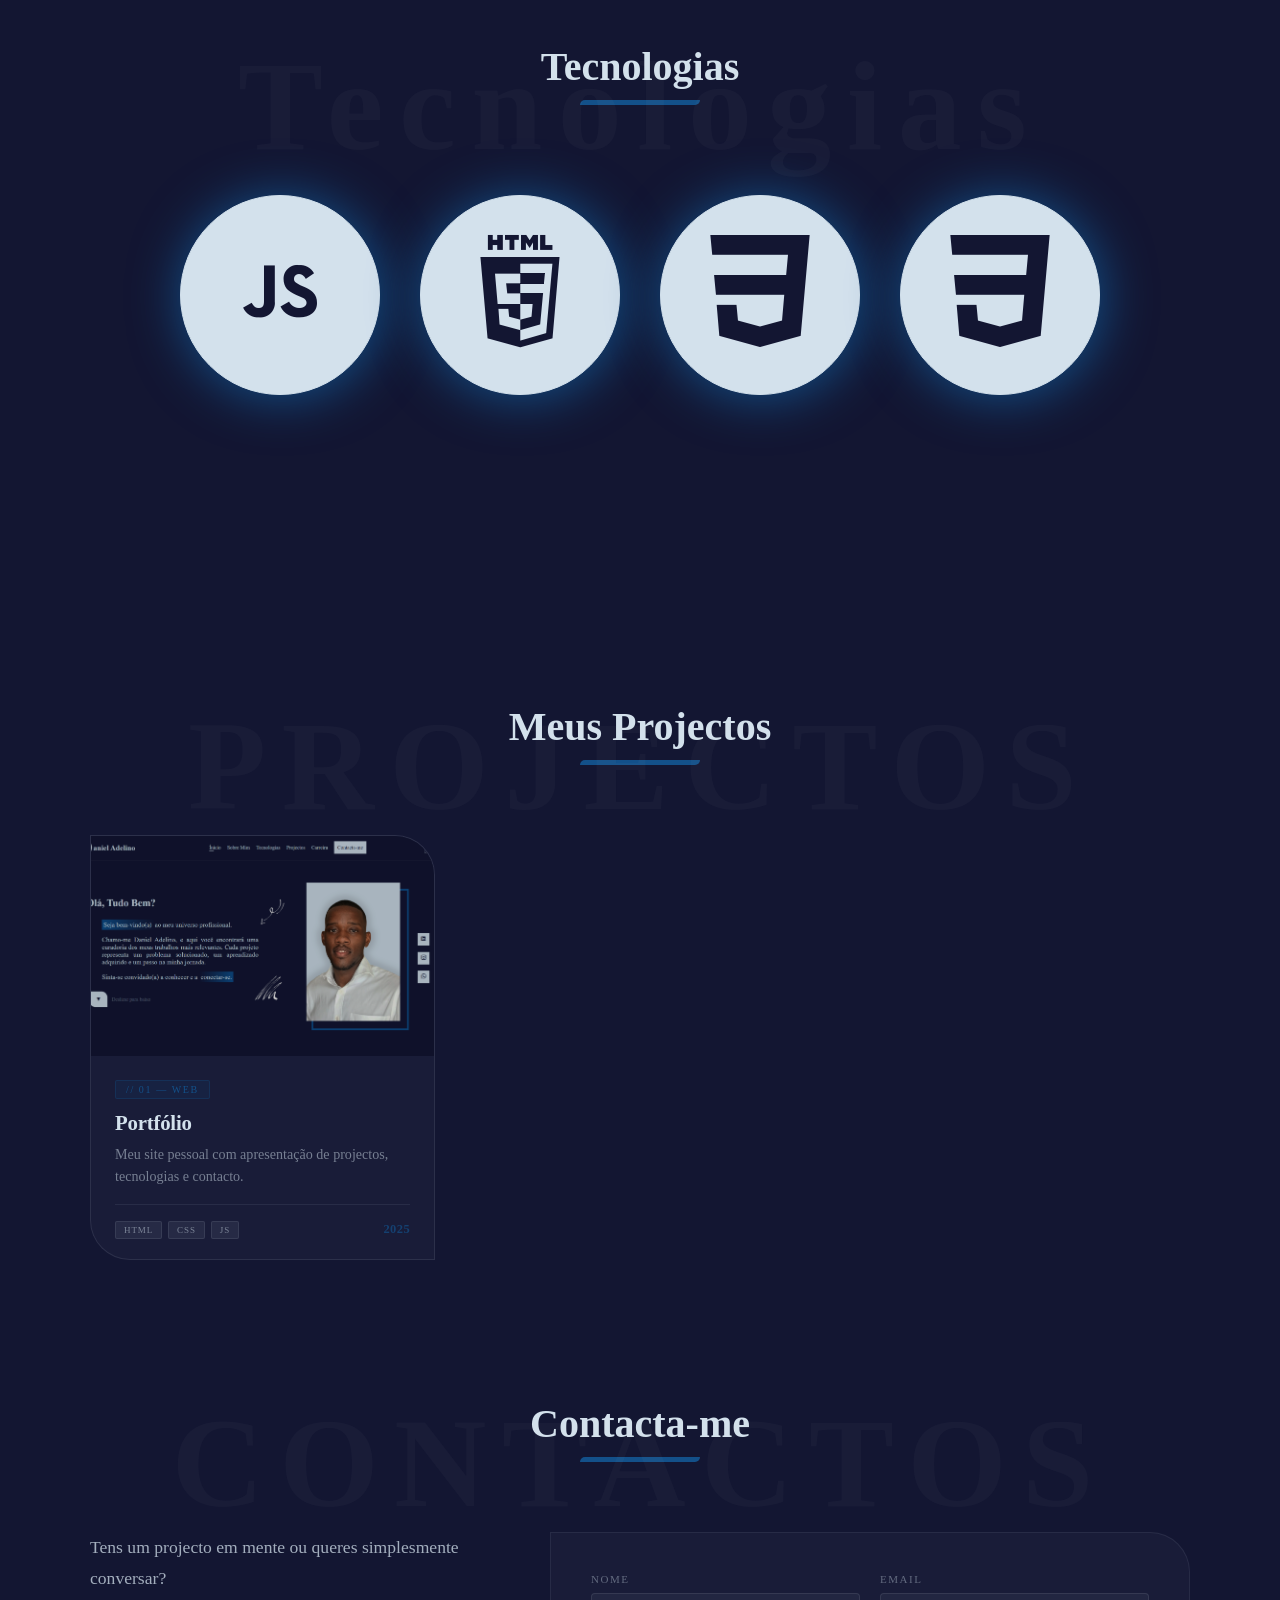
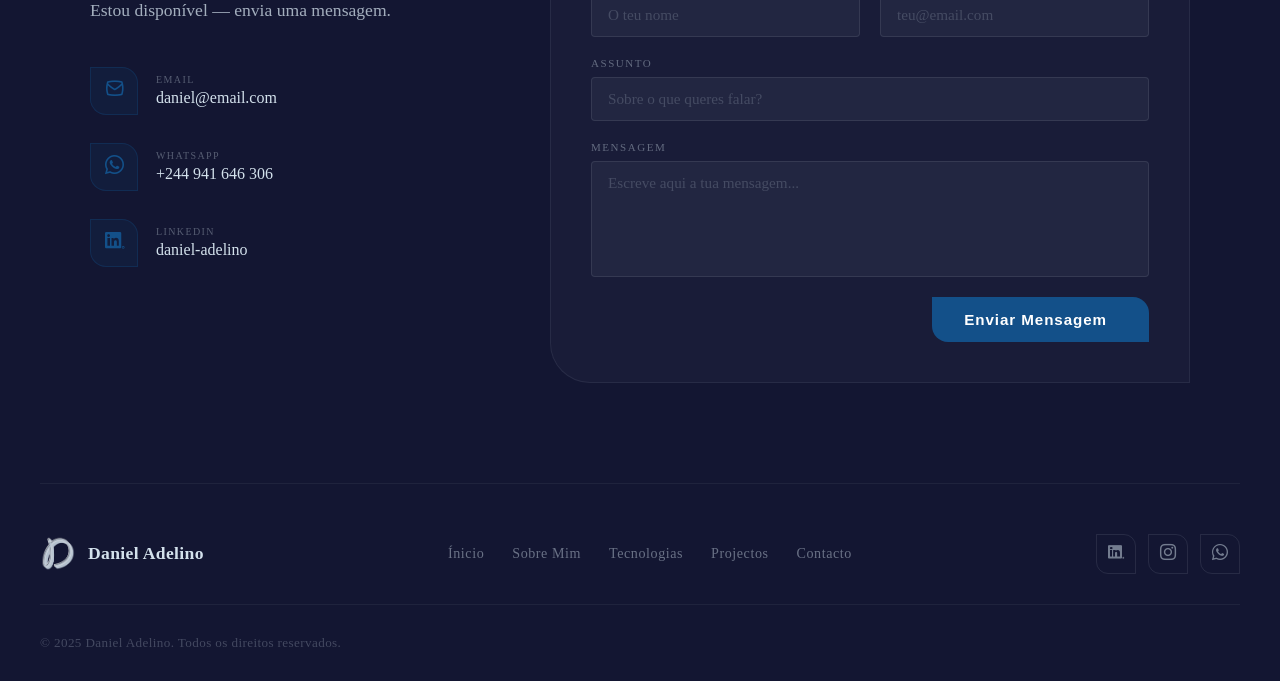
==== commit 4981f0f8: "Actualizando o index.html..." ====
--- a/index.html
+++ b/index.html
@@ -1,5 +1,5 @@
 <!DOCTYPE html>
-<html lang="en">
+<html lang="pt">
 
 <head>
     <meta charset="UTF-8">
@@ -13,23 +13,20 @@
 </head>
 
 <body>
-    ola
     <div id="container">
         <header>
             <div class="logo">
                 <img src="img/lg-3.png" alt="">
                 <h2>aniel Adelino</h2>
-
             </div>
 
             <nav>
                 <ul>
-                    <li><a href="#" class="nav-feature">Ínicio</a></li>
-                    <li><a href="#">Sobre Mim</a></li>
-                    <li><a href="#">Tecnologias</a></li>
-                    <li><a href="#">Projectos</a></li>
-                    <li><a href="#">Carreira</a></li>
-                    <li><a href="#" class="nav-feature-2">Contacta-me</a></li>
+                    <li><a href="#introduction" class="nav-feature">Ínicio</a></li>
+                    <li><a href="#who-am-i">Sobre Mim</a></li>
+                    <li><a href="#technologies">Tecnologias</a></li>
+                    <li><a href="#projects">Projectos</a></li>
+                    <li><a href="#contact" class="nav-feature-2">Contacta-me</a></li>
                 </ul>
             </nav>
 
@@ -38,7 +35,6 @@
                 <button class="lang">
                     <img src="img/pt-flag.svg" width="22" alt="">
                 </button>
-
             </div>
         </header>
 
@@ -46,36 +42,24 @@
 
         <main>
 
+            <!-- ── INTRODUÇÃO ── -->
             <section id="introduction">
-
                 <div class="information">
-
                     <h1>Olá, Tudo Bem?</h1>
                     <p><span class="feature-text-1"> Seja bem-vindo(a) </span> ao meu universo profissional. <br><br>
-
                         Chamo-me Daniel Adelino, e aqui você encontrará uma curadoria dos meus trabalhos mais
-                        relevantes.
-                        Cada
-                        projeto representa um problema solucionado, um aprendizado adquirido e um passo na minha
-                        jornada.
-                        <br><br>
-
+                        relevantes. Cada projeto representa um problema solucionado, um aprendizado adquirido e um
+                        passo na minha jornada.<br><br>
                         Sinta-se convidado(a) a conhecer e a <span class="feature-text-2">conectar-se.</span>
                     </p>
-
-                    <span class="slide-down"> <a href="#about-me">▼</a> Deslizar para baixo</span>
-
+                    <span class="slide-down"> <a href="#who-am-i">▼</a> Deslizar para baixo</span>
                     <img class="fig-1" src="img/fig-1.png" alt="Seta">
                     <img class="fig-2" src="img/fig-2.png" alt="item-2">
-
                 </div>
 
                 <div class="myImage">
-
                     <div class="square"></div>
-
                     <img class="imagem" src="img/ft-4.jpg" width="300px" alt="Imagem do Daniel Adelino">
-
                     <div class="social-media">
                         <ul>
                             <li>
@@ -84,33 +68,24 @@
                                 </a>
                             </li>
                             <li>
-                                <a class="fa fa-instagram" href="https://www.instagram.com/danieladelino._/"
-                                    target="_blank">
+                                <a href="https://www.instagram.com/danieladelino._/" target="_blank">
                                     <i class="fi-brands-instagram"></i>
                                 </a>
-
-                            </li>
-                            <li>
-
-                                <a class="fa fa-whatsapp" href="https://wa.me/941646306" target="_blank">
+                            </li>
+                            <li>
+                                <a href="https://wa.me/941646306" target="_blank">
                                     <i class="fi-brands-whatsapp"></i>
                                 </a>
-
                             </li>
                         </ul>
                     </div>
                 </div>
-
-            </section>
-
+            </section>
+
+            <!-- ── SOBRE MIM ── -->
             <section id="who-am-i">
-                <!-- <h2 class="title">Quem sou eu?</h2> -->
                 <div class="card-container">
-
-                    <div class="card-image">
-                        <!-- <img src="img/f1Png.png" width="300px" alt=""> -->
-                    </div>
-
+                    <div class="card-image"></div>
                     <div class="card-left-content">
                         <h2>Minha História</h2>
                         <p>Lorem ipsum dolor sit amet consectetur adipisicing elit. Harum est consequatur enim dolores
@@ -122,66 +97,192 @@
                         <p>Lorem ipsum dolor sit amet, consectetur adipisicing elit. Vitae perspiciatis ducimus nam
                             nobis debitis.</p>
                     </div>
-
                     <div class="card-bottom-content">
                         <div class="card-bottom-left">
                             <div><i class="fi-brands-linkedin"></i></div>
-
                             <p><span>Minha Inspiração</span><br><br>Lorem ipsum dolor sit amet consectetur adipisicing
                                 elit. Exercitationem error deserunt nemo vero reiciendis. Laboriosam laudantium
-                                explicabo nemo voluptate, mollitia tempore iure. Nam beatae omnis fuga odio, voluptatem
-                                similique corrupti.</p>
+                                explicabo nemo voluptate.</p>
                         </div>
                         <div class="card-bottom-right">
-
                             <div><i class="fi-brands-linkedin"></i></div>
                             <p><span>Minha Missão</span><br><br>Lorem ipsum dolor sit amet consectetur adipisicing elit.
                                 Exercitationem error deserunt nemo vero reiciendis. Laboriosam laudantium explicabo nemo
-                                voluptate, mollitia tempore iure. Nam beatae omnis fuga odio, voluptatem similique
-                                corrupti.</p>
-                        </div>
-                    </div>
-                </div>
-
-            </section>
-
+                                voluptate.</p>
+                        </div>
+                    </div>
+                </div>
+            </section>
+
+            <!-- ── TECNOLOGIAS ── -->
             <section id="technologies">
                 <h2 class="title">Tecnologias</h2>
-                
                 <div class="slider-container">
                     <div class="slider-content">
-
                         <div class="slide-item" title="Javascript">
-                            <div class="item">
-                                <i class="fi fi-brands-js tec"></i>
-                            </div>
-                        </div>
-
+                            <div class="item"><i class="fi fi-brands-js tec"></i></div>
+                        </div>
                         <div class="slide-item" title="HTML 5">
-                            <div class="item">
-                                <i class="fi fi-brands-html5 tec"></i>
-                            </div>
-                        </div>
-
-                        <div class="slide-item" title="Css 3">
-                            <div class="item">
-                                <i class="fi fi-brands-css3 tec"></i>
-                            </div>
-                        </div>
-
-                    </div>
-                </div>
-               
+                            <div class="item"><i class="fi fi-brands-html5 tec"></i></div>
+                        </div>
+                        <div class="slide-item" title="CSS 3">
+                            <div class="item"><i class="fi fi-brands-css3 tec"></i></div>
+                        </div>
+                        <div class="slide-item" title="CSS 3">
+                            <div class="item"><i class="fi fi-brands-css3 tec"></i></div>
+                        </div>
+                    </div>
+                </div>
+            </section>
+
+            <!-- ── PROJECTOS ── -->
+            <section id="projects">
+                <h2 class="title">Meus Projectos</h2>
+                <div class="projects-grid">
+
+                    <div class="slide-project-card">
+                        <div class="slide-project-image">
+                            <img src="img/p1.png" alt="Portfólio">
+                            <div class="img-overlay">
+                                <a href="#" target="_blank" class="btn-ver">↗ Ver Projecto</a>
+                            </div>
+                        </div>
+                        <div class="slide-project-content">
+                            <span class="card-badge">// 01 — Web</span>
+                            <div class="slide-project-header">
+                                <h2>Portfólio</h2>
+                                <p>Meu site pessoal com apresentação de projectos, tecnologias e contacto.</p>
+                            </div>
+                            <hr class="card-divider">
+                            <div class="slide-project-info">
+                                <div class="stack">
+                                    <span class="tech-pill">HTML</span>
+                                    <span class="tech-pill">CSS</span>
+                                    <span class="tech-pill">JS</span>
+                                </div>
+                                <span class="card-year">2025</span>
+                            </div>
+                        </div>
+                    </div>
+
+                </div>
+            </section>
+
+            <!-- ── CONTACTO ── -->
+            <section id="contact">
+                <h2 class="title">Contacta-me</h2>
+
+                <div class="contact-wrapper">
+
+                    <div class="contact-left">
+                        <p class="contact-intro">Tens um projecto em mente ou queres simplesmente conversar?<br>
+                            Estou disponível — envia uma mensagem.</p>
+
+                        <ul class="contact-info-list">
+                            <li>
+                                <div class="contact-icon"><i class="fi-rc-envelope"></i></div>
+                                <div>
+                                    <span class="contact-label">Email</span>
+                                    <a href="mailto:daniel@email.com">daniel@email.com</a>
+                                </div>
+                            </li>
+                            <li>
+                                <div class="contact-icon"><i class="fi-brands-whatsapp"></i></div>
+                                <div>
+                                    <span class="contact-label">WhatsApp</span>
+                                    <a href="https://wa.me/941646306" target="_blank">+244 941 646 306</a>
+                                </div>
+                            </li>
+                            <li>
+                                <div class="contact-icon"><i class="fi-brands-linkedin"></i></div>
+                                <div>
+                                    <span class="contact-label">LinkedIn</span>
+                                    <a href="https://www.linkedin.com/in/daniel-adelino-b92473396/" target="_blank">daniel-adelino</a>
+                                </div>
+                            </li>
+                        </ul>
+                    </div>
+
+                    <form class="contact-form" onsubmit="handleSubmit(event)">
+                        <div class="form-row">
+                            <div class="form-group">
+                                <label for="nome">Nome</label>
+                                <input type="text" id="nome" placeholder="O teu nome" required>
+                            </div>
+                            <div class="form-group">
+                                <label for="email">Email</label>
+                                <input type="email" id="email" placeholder="teu@email.com" required>
+                            </div>
+                        </div>
+                        <div class="form-group">
+                            <label for="assunto">Assunto</label>
+                            <input type="text" id="assunto" placeholder="Sobre o que queres falar?">
+                        </div>
+                        <div class="form-group">
+                            <label for="mensagem">Mensagem</label>
+                            <textarea id="mensagem" rows="5" placeholder="Escreve aqui a tua mensagem..." required></textarea>
+                        </div>
+                        <button type="submit" class="btn-submit">
+                            <span>Enviar Mensagem</span>
+                            <i class="fi-rc-paper-plane"></i>
+                        </button>
+                        <p class="form-success" id="form-success">✓ Mensagem enviada com sucesso!</p>
+                    </form>
+
+                </div>
             </section>
 
         </main>
 
-        <footer></footer>
-
+        <!-- ── FOOTER ── -->
+        <footer>
+            <div class="footer-inner">
+                <div class="footer-top">
+                    <div class="footer-brand">
+                        <img src="img/lg-3.png" alt="Logo" width="40">
+                        <span>Daniel Adelino</span>
+                    </div>
+                    <nav class="footer-nav">
+                        <a href="#introduction">Ínicio</a>
+                        <a href="#who-am-i">Sobre Mim</a>
+                        <a href="#technologies">Tecnologias</a>
+                        <a href="#projects">Projectos</a>
+                        <a href="#contact">Contacto</a>
+                    </nav>
+                    <div class="footer-socials">
+                        <a href="https://www.linkedin.com/in/daniel-adelino-b92473396/" target="_blank" aria-label="LinkedIn">
+                            <i class="fi-brands-linkedin"></i>
+                        </a>
+                        <a href="https://www.instagram.com/danieladelino._/" target="_blank" aria-label="Instagram">
+                            <i class="fi-brands-instagram"></i>
+                        </a>
+                        <a href="https://wa.me/941646306" target="_blank" aria-label="WhatsApp">
+                            <i class="fi-brands-whatsapp"></i>
+                        </a>
+                    </div>
+                </div>
+
+                <div class="footer-line"></div>
+
+                <div class="footer-bottom">
+                    <p>© 2025 Daniel Adelino. Todos os direitos reservados.</p>
+                    
+                </div>
+            </div>
+        </footer>
 
     </div>
 
     <script src="js/script.js"></script>
+    <script>
+        function handleSubmit(e) {
+            e.preventDefault();
+            const success = document.getElementById('form-success');
+            success.style.display = 'block';
+            e.target.reset();
+            setTimeout(() => success.style.display = 'none', 4000);
+        }
+    </script>
 </body>
 
 </html>
--- a/css/style.css
+++ b/css/style.css
@@ -2,80 +2,61 @@
 /* ##################### Definição de Variáveis Css #################### */
 /* ##################################################################### */
 
-:root
-{
-    --cor-principal:#131632;
-    --cor-texto:#d3e1ec;
-    --cor-hover:#adb3c1;
-    --cor-4:#d3e1ec0e;
-    --cor-destaque:#135089;
-    --font-size-1:1rem;
-    --font-size-2:1.1rem;
-    --font-size-title:30pt;
-    --font-size-textos:1.3rem;
+:root {
+    --cor-principal: #131632;
+    --cor-texto: #d3e1ec;
+    --cor-hover: #adb3c1;
+    --cor-4: #d3e1ec0e;
+    --cor-destaque: #135089;
+    --font-size-1: 1rem;
+    --font-size-2: 1.1rem;
+    --font-size-title: 30pt;
+    --font-size-textos: 1.3rem;
 }
 
 /* ##################################################################### */
 /* ##################### Estilização: Body and Root #################### */
 /* ##################################################################### */
 
-*
-{
+* {
     margin: 0;
     padding: 0;
-}
-
-body
-{
+    box-sizing: border-box;
+}
+
+body {
     background-color: var(--cor-principal);
 }
 
 /* ##################################################################### */
 /* ####################### Estilização: Container ###################### */
-/* ##################################################################### */ 
-
-#container
-{
+/* ##################################################################### */
+
+#container {
     max-width: 1200px;
-    /* border: 1px solid red; */
     margin: 0 auto;
     display: grid;
-    grid-template-columns:1fr 1fr;
+    grid-template-columns: 1fr 1fr;
     grid-template-areas:
         'header header'
         'line line'
         'main main'
-    ;
-
-    /* gap: 20px; */
+        'footer footer';
 }
 
 /* ##################################################################### */
 /* ######################## Estilização: Header ######################## */
 /* ##################################################################### */
 
-header
-{
+header {
     margin-top: 10px;
-    grid-area:header;
-    display: flex;
-    justify-content:space-between;
-    align-items: center;
-}
-
-.circle 
-{
-    color: var(--cor-principal);
-    background-color: var(--cor-texto);
-    border-radius: 50%;
-    padding: 10px 15px 10px 15px;
-    margin: 10px;
-    font-size: var(--font-size-1);
-
-}
-
-.logo 
-{
+    grid-area: header;
+    display: flex;
+    justify-content: space-between;
+    align-items: center;
+}
+
+.logo {
     display: flex;
     color: var(--cor-texto);
     font-size: var(--font-size-1);
@@ -84,31 +65,27 @@
     transition: all 1s ease;
 }
 
-.logo>img
-{
+.logo>img {
     max-width: 60px;
 }
 
-nav>ul
-{
+nav>ul {
     display: flex;
     list-style: none;
 }
 
-nav>ul>li
-{
+nav>ul>li {
     margin-left: 20px;
 }
-nav>ul>li>a
-{
+
+nav>ul>li>a {
     color: var(--cor-texto);
     font-size: var(--font-size-1);
     text-decoration: none;
     transition: all 1s ease;
 }
 
-nav>ul>li>a:hover 
-{
+nav>ul>li>a:hover {
     color: var(--cor-hover);
     font-size: var(--font-size-2);
 }
@@ -121,55 +98,46 @@
     display: block;
 }
 
-.nav-feature-2 
-{
+.nav-feature-2 {
     border: 1px solid var(--cor-texto);
     background-color: var(--cor-texto);
-    color: var(--cor-principal);
-    padding: 10px;   
-}
-.nav-feature-2:hover
-{
-    color: var(--cor-principal);
-}
-
-.night-light
-{
+    color: var(--cor-principal) !important;
+    padding: 10px;
+    transition: background-color 0.3s ease !important;
+}
+
+.nav-feature-2:hover {
+    background-color: var(--cor-destaque) !important;
+    border-color: var(--cor-destaque) !important;
+    color: #fff !important;
+    font-size: var(--font-size-1) !important;
+}
+
+.night-light {
     border: none;
     background-color: transparent;
     margin: 20px;
     cursor: pointer;
 }
 
-.night-light>i:active
-{
-    background-color: var(--cor-texto);
-    color: var(--cor-principal);
-}
-
-.night-light>i
-{
+.night-light>i {
     color: var(--cor-texto);
     border: 1px solid var(--cor-texto);
     padding: 11px 10px 8px 10px;
     transition: border-radius 0.4s ease-in, background-color 0.5s ease;
-    
-}
-
-.night-light>i:hover
-{
+}
+
+.night-light>i:hover {
     border-radius: 50%;
 }
 
-.lang
-{
+.lang {
     border: none;
     background-color: transparent;
     cursor: pointer;
 }
 
-.line
-{
+.line {
     grid-area: line;
     background-color: var(--cor-4);
     height: 1px;
@@ -180,35 +148,32 @@
 /* ################### Estilização: Main And Sections ################## */
 /* ##################################################################### */
 
-
-main
-{
-    /* border: 1px solid yellow; */
+main {
     grid-area: main;
     display: grid;
     grid-template-columns: 1fr 1fr;
-    grid-template-areas: 
+    grid-template-areas:
         'introduction introduction'
         'who-am-i who-am-i'
         'technologies technologies'
-    ;
+        'projects projects'
+        'contact contact';
     gap: 120px;
 }
 
-.title
-{
+.title {
     color: var(--cor-texto);
     font-size: var(--font-size-title);
-}
-
-.title::after
-{
+    text-align: center;
+}
+
+.title::after {
     content: "";
     display: block;
     width: 120px;
     height: 5px;
-    border-radius:10px 0;
-    margin:10px auto;
+    border-radius: 10px 0;
+    margin: 10px auto;
     background-color: var(--cor-destaque);
 }
 
@@ -216,8 +181,7 @@
 /* ################### Estilização: Secção Introdução ################## */
 /* ##################################################################### */
 
-#introduction
-{
+#introduction {
     grid-area: introduction;
     display: flex;
     justify-content: space-around;
@@ -225,55 +189,43 @@
     margin-top: 60px;
 }
 
-.information
-{
+.information {
     max-width: 650px;
     height: 350px;
     position: relative;
 }
 
-.information>h1 
-{
-    color: var(--cor-texto);
-    font-size: var(font-size-title);
+.information>h1 {
+    color: var(--cor-texto);
+    font-size: var(--font-size-title);
     margin-bottom: 40px;
-
-}
-
-.information>p 
-{
+}
+
+.information>p {
     margin-left: 50px;
     color: var(--cor-texto);
     font-size: var(--font-size-textos);
     text-align: justify;
     max-width: 500px;
 }
+
 .information>p .feature-text-1 {
-
-    background: linear-gradient(90deg,
-            var(--cor-destaque) 0%,
-            rgba(104, 91, 91, 0) 100%);
+    background: linear-gradient(90deg, var(--cor-destaque) 0%, rgba(104, 91, 91, 0) 100%);
     padding: 5px;
 }
 
 .information>p .feature-text-2 {
-
-    background: linear-gradient(-90deg,
-            var(--cor-destaque) 0%,
-            rgba(104, 91, 91, 0) 100%);
+    background: linear-gradient(-90deg, var(--cor-destaque) 0%, rgba(104, 91, 91, 0) 100%);
     padding: 5px;
 }
 
-.slide-down 
-{
+.slide-down {
     display: block;
     margin: 50px 0px;
     color: #d3e1ec5f;
-
-}
-
-.slide-down>a 
-{
+}
+
+.slide-down>a {
     text-decoration: none;
     color: #131632;
     border: 1px solid #d3e1ec;
@@ -283,25 +235,21 @@
     margin: 10px;
 }
 
-
-.fig-1
-{
+.fig-1 {
     width: 120px;
     position: absolute;
     top: 0;
-    right:-100px;
-}
-
-.fig-2
-{
+    right: -100px;
+}
+
+.fig-2 {
     width: 120px;
     position: absolute;
     bottom: 0;
     right: -100px;
 }
 
-.myImage
-{
+.myImage {
     display: flex;
     width: 450px;
     justify-content: space-around;
@@ -309,70 +257,66 @@
     position: relative;
 }
 
-.myImage>img
-{
-   position: relative;
-   z-index: 1;
+.myImage>img {
+    position: relative;
+    z-index: 1;
 }
 
 .square {
-
     position: absolute;
-    top:20px;
-    left:45px;
+    top: 20px;
+    left: 45px;
     border: 6px solid var(--cor-destaque);
     width: 300px;
     height: 440px;
-    
-}
-
-
-.social-media 
-{
+}
+
+.social-media {
     align-self: center;
 }
 
-.social-media>ul>li 
-{
+.social-media>ul>li {
     margin-top: 40px;
     list-style: none;
 }
 
-.social-media>ul>li>a 
-{
+.social-media>ul>li>a {
     text-decoration: none;
     border: 1px solid #d3e1ec;
     background-color: #d3e1ec;
     color: #131632;
     padding: 10px;
+    transition: background-color 0.3s ease;
+}
+
+.social-media>ul>li>a:hover {
+    background-color: var(--cor-destaque);
+    border-color: var(--cor-destaque);
+    color: #fff;
 }
 
 /* ##################################################################### */
 /* #################### Estilização: Secção Who am I ################### */
 /* ##################################################################### */
 
-#who-am-i
-{
+#who-am-i {
     grid-area: who-am-i;
-    display:flex;
+    display: flex;
     flex-direction: column;
     align-items: center;
     justify-content: space-around;
     height: 90vh;
 }
 
-.card-container
-{
+.card-container {
     display: grid;
     grid-template-columns: 1fr 1fr;
-    grid-template-areas: 
+    grid-template-areas:
         'card-image card-left-content'
-        'card-bottom-content card-bottom-content'
-    ;
-}
-
-.card-image
-{
+        'card-bottom-content card-bottom-content';
+}
+
+.card-image {
     grid-area: card-image;
     background: var(--cor-texto) url(../img/ft-2-1.png) center center no-repeat;
     background-size: 450px;
@@ -381,31 +325,25 @@
     max-width: 400px;
     min-height: 400px;
     margin: 0 100px 0 100px;
-
-}
-
-.card-left-content
-{
+}
+
+.card-left-content {
     grid-area: card-left-content;
     color: var(--cor-texto);
 }
 
-
-.card-left-content>h2
-{
+.card-left-content>h2 {
     color: var(--cor-texto);
     font-size: var(--font-size-title);
     margin-bottom: 50px;
 }
 
-.card-left-content>p
-{
+.card-left-content>p {
     font-size: var(--font-size-2);
     text-align: left;
 }
 
-.card-bottom-content
-{
+.card-bottom-content {
     grid-area: card-bottom-content;
     color: var(--cor-texto);
     display: flex;
@@ -413,8 +351,7 @@
 }
 
 .card-bottom-left,
-.card-bottom-right
-{
+.card-bottom-right {
     display: flex;
     gap: 20px;
     margin: 40px 0 0 0;
@@ -423,73 +360,598 @@
 }
 
 .card-bottom-left>div,
-.card-bottom-right>div
-{
+.card-bottom-right>div {
     border: 1px solid var(--cor-texto);
     background-color: var(--cor-texto);
     color: var(--cor-principal);
     font-size: 1.5rem;
-    border-radius:0 40px;
+    border-radius: 0 40px;
     padding: 25px;
     height: 20px;
 }
 
 .card-bottom-left>p>span,
-.card-bottom-right>p>span
-{
+.card-bottom-right>p>span {
     font-size: var(--font-size-textos);
     font-weight: 900;
 }
 
-
 /* ##################################################################### */
 /* ################## Estilização: Secção Tecnologias ################## */
 /* ##################################################################### */
 
-#technologies
-{
+#technologies {
     grid-area: technologies;
     display: flex;
     flex-direction: column;
     align-items: center;
     position: relative;
-    height: 100vh;
+    height: 60vh;
     gap: 80px;
 }
 
-.slider-container
-{
-
-}
-
-.slider-content
-{
-    display: flex;
-}
-
-.slide-item
-{
-    display: flex;
-    justify-content:center;
-    align-items:center;
+#technologies::before {
+    content: 'Tecnologias';
+    position: absolute;
+    top: -10px;
+    left: 50%;
+    transform: translateX(-50%);
+    font-size: clamp(60px, 10vw, 140px);
+    font-weight: 900;
+    color: rgba(211, 225, 236, 0.03);
+    white-space: nowrap;
+    letter-spacing: 0.12em;
+    pointer-events: none;
+    user-select: none;
+}
+
+.slider-content {
+    display: flex;
+    gap: 40px;
+}
+
+.slide-item {
+    display: flex;
+    justify-content: center;
+    align-items: center;
     border: 1px solid var(--cor-texto);
     background-color: var(--cor-texto);
     width: 200px;
     height: 200px;
     border-radius: 100%;
     box-shadow: 2px 2px 50px 1px var(--cor-destaque);
-}
-
-.item
-{
+    transition: transform 0.3s ease, box-shadow 0.3s ease;
+}
+
+.slide-item:hover {
+    transform: translateY(-6px) scale(1.05);
+    box-shadow: 4px 4px 70px 4px var(--cor-destaque);
+}
+
+.item {
     margin-top: 20px;
 }
 
-.tec
-{
-    color:var(--cor-principal);
+.tec {
+    color: var(--cor-principal);
     font-size: 7rem;
 }
 
-
-
+/* ##################################################################### */
+/* ################### Estilização: Secção Projectos ################### */
+/* ##################################################################### */
+
+#projects {
+    grid-area: projects;
+    display: flex;
+    flex-direction: column;
+    align-items: center;
+    gap: 60px;
+    position: relative;
+    padding-bottom: 20px;
+}
+
+#projects::before {
+    content: 'PROJECTOS';
+    position: absolute;
+    top: -10px;
+    left: 50%;
+    transform: translateX(-50%);
+    font-size: clamp(60px, 10vw, 140px);
+    font-weight: 900;
+    color: rgba(211, 225, 236, 0.03);
+    white-space: nowrap;
+    letter-spacing: 0.12em;
+    pointer-events: none;
+    user-select: none;
+}
+
+.projects-grid {
+    display: grid;
+    grid-template-columns: repeat(auto-fill, minmax(340px, 1fr));
+    gap: 32px;
+    width: 100%;
+    max-width: 1100px;
+}
+
+.slide-project-card {
+    position: relative;
+    background: rgba(211, 225, 236, 0.03);
+    border: 1px solid rgba(211, 225, 236, 0.1);
+    border-radius: 0 40px 0 40px;
+    overflow: hidden;
+    cursor: pointer;
+    transition: transform 0.4s ease, border-color 0.4s ease, box-shadow 0.4s ease;
+    animation: fadeUp 0.6s ease both;
+}
+
+.slide-project-card:nth-child(2) { animation-delay: 0.12s; }
+.slide-project-card:nth-child(3) { animation-delay: 0.24s; }
+
+@keyframes fadeUp {
+    from { opacity: 0; transform: translateY(28px); }
+    to   { opacity: 1; transform: translateY(0); }
+}
+
+.slide-project-card:hover {
+    transform: translateY(-10px);
+    border-color: var(--cor-destaque);
+    box-shadow: 0 20px 60px rgba(19, 80, 137, 0.25), 0 0 0 1px rgba(19, 80, 137, 0.2);
+}
+
+.slide-project-card::before {
+    content: '';
+    position: absolute;
+    inset: 0;
+    background: radial-gradient(ellipse at top left, rgba(19, 80, 137, 0.12) 0%, transparent 60%);
+    opacity: 0;
+    transition: opacity 0.4s ease;
+    pointer-events: none;
+    z-index: 0;
+}
+
+.slide-project-card:hover::before { opacity: 1; }
+
+.slide-project-image {
+    position: relative;
+    overflow: hidden;
+    height: 220px;
+}
+
+.slide-project-image img {
+    width: 100%;
+    height: 100%;
+    object-fit: cover;
+    display: block;
+    filter: brightness(0.8) saturate(1.1);
+    transition: transform 0.6s ease, filter 0.4s ease;
+}
+
+.slide-project-card:hover .slide-project-image img {
+    transform: scale(1.07);
+    filter: brightness(0.95) saturate(1.2);
+}
+
+.img-overlay {
+    position: absolute;
+    inset: 0;
+    background: linear-gradient(to bottom, transparent 30%, rgba(19, 22, 50, 0.85) 100%);
+    display: flex;
+    align-items: flex-end;
+    justify-content: flex-end;
+    padding: 16px;
+    opacity: 0;
+    transition: opacity 0.35s ease;
+}
+
+.slide-project-card:hover .img-overlay { opacity: 1; }
+
+.btn-ver {
+    font-size: 11px;
+    font-weight: 600;
+    letter-spacing: 0.08em;
+    color: #fff;
+    background: var(--cor-destaque);
+    border: none;
+    padding: 9px 16px;
+    border-radius: 2px;
+    cursor: pointer;
+    text-decoration: none;
+    transition: background 0.2s ease;
+}
+
+.btn-ver:hover { background: #1a6ab5; }
+
+.slide-project-content {
+    position: relative;
+    z-index: 1;
+    padding: 24px 24px 20px;
+    display: flex;
+    flex-direction: column;
+    gap: 12px;
+}
+
+.card-badge {
+    display: inline-block;
+    font-size: 10px;
+    letter-spacing: 0.16em;
+    text-transform: uppercase;
+    color: var(--cor-destaque);
+    background: rgba(19, 80, 137, 0.12);
+    border: 1px solid rgba(19, 80, 137, 0.3);
+    padding: 3px 10px;
+    border-radius: 2px;
+    width: fit-content;
+}
+
+.slide-project-header h2 {
+    color: var(--cor-texto);
+    font-size: 1.3rem;
+    font-weight: 700;
+    letter-spacing: -0.01em;
+}
+
+.slide-project-header p {
+    color: rgba(211, 225, 236, 0.5);
+    font-size: 0.88rem;
+    line-height: 1.6;
+    margin-top: 8px;
+}
+
+.card-divider {
+    height: 1px;
+    background: rgba(211, 225, 236, 0.08);
+    border: none;
+    margin: 4px 0;
+}
+
+.slide-project-info {
+    display: flex;
+    justify-content: space-between;
+    align-items: center;
+    font-size: 0.78rem;
+    color: rgba(211, 225, 236, 0.35);
+    letter-spacing: 0.04em;
+}
+
+.slide-project-info .stack {
+    display: flex;
+    gap: 6px;
+}
+
+.tech-pill {
+    background: rgba(211, 225, 236, 0.07);
+    border: 1px solid rgba(211, 225, 236, 0.1);
+    color: rgba(211, 225, 236, 0.5);
+    font-size: 9px;
+    letter-spacing: 0.1em;
+    padding: 3px 8px;
+    border-radius: 2px;
+}
+
+.card-year {
+    color: rgba(19, 80, 137, 0.7);
+    font-weight: 600;
+}
+
+/* ##################################################################### */
+/* #################### Estilização: Secção Contacto ################### */
+/* ##################################################################### */
+
+#contact {
+    grid-area: contact;
+    display: flex;
+    flex-direction: column;
+    align-items: center;
+    gap: 60px;
+    position: relative;
+    padding-bottom: 40px;
+}
+
+#contact::before {
+    content: 'CONTACTOS';
+    position: absolute;
+    top: -10px;
+    left: 50%;
+    transform: translateX(-50%);
+    font-size: clamp(60px, 10vw, 140px);
+    font-weight: 900;
+    color: rgba(211, 225, 236, 0.03);
+    white-space: nowrap;
+    letter-spacing: 0.12em;
+    pointer-events: none;
+    user-select: none;
+}
+
+.contact-wrapper {
+    display: grid;
+    grid-template-columns: 1fr 1.6fr;
+    gap: 60px;
+    width: 100%;
+    max-width: 1100px;
+    align-items: start;
+}
+
+/* lado esquerdo — info */
+.contact-left {
+    display: flex;
+    flex-direction: column;
+    gap: 40px;
+}
+
+.contact-intro {
+    color: var(--cor-texto);
+    font-size: var(--font-size-2);
+    line-height: 1.8;
+    opacity: 0.75;
+}
+
+.contact-info-list {
+    list-style: none;
+    display: flex;
+    flex-direction: column;
+    gap: 28px;
+}
+
+.contact-info-list li {
+    display: flex;
+    align-items: center;
+    gap: 18px;
+}
+
+.contact-icon {
+    width: 48px;
+    height: 48px;
+    min-width: 48px;
+    background: rgba(19, 80, 137, 0.12);
+    border: 1px solid rgba(19, 80, 137, 0.3);
+    border-radius: 0 16px 0 16px;
+    display: flex;
+    align-items: center;
+    justify-content: center;
+    color: var(--cor-destaque);
+    font-size: 1.2rem;
+    transition: background 0.3s ease, transform 0.3s ease;
+}
+
+.contact-info-list li:hover .contact-icon {
+    background: var(--cor-destaque);
+    color: #fff;
+    transform: rotate(-5deg) scale(1.05);
+}
+
+.contact-label {
+    display: block;
+    font-size: 10px;
+    letter-spacing: 0.14em;
+    text-transform: uppercase;
+    color: rgba(211, 225, 236, 0.35);
+    margin-bottom: 4px;
+}
+
+.contact-info-list a {
+    color: var(--cor-texto);
+    text-decoration: none;
+    font-size: 1rem;
+    transition: color 0.2s ease;
+}
+
+.contact-info-list a:hover {
+    color: var(--cor-destaque);
+}
+
+/* formulário */
+.contact-form {
+    display: flex;
+    flex-direction: column;
+    gap: 20px;
+    background: rgba(211, 225, 236, 0.03);
+    border: 1px solid rgba(211, 225, 236, 0.08);
+    border-radius: 0 40px 0 40px;
+    padding: 40px;
+}
+
+.form-row {
+    display: grid;
+    grid-template-columns: 1fr 1fr;
+    gap: 20px;
+}
+
+.form-group {
+    display: flex;
+    flex-direction: column;
+    gap: 8px;
+}
+
+.form-group label {
+    font-size: 11px;
+    letter-spacing: 0.14em;
+    text-transform: uppercase;
+    color: rgba(211, 225, 236, 0.4);
+}
+
+.form-group input,
+.form-group textarea {
+    background: rgba(211, 225, 236, 0.05);
+    border: 1px solid rgba(211, 225, 236, 0.1);
+    border-radius: 4px;
+    color: var(--cor-texto);
+    font-size: 0.95rem;
+    padding: 12px 16px;
+    outline: none;
+    transition: border-color 0.3s ease, background 0.3s ease;
+    resize: none;
+    font-family: inherit;
+}
+
+.form-group input::placeholder,
+.form-group textarea::placeholder {
+    color: rgba(211, 225, 236, 0.2);
+}
+
+.form-group input:focus,
+.form-group textarea:focus {
+    border-color: var(--cor-destaque);
+    background: rgba(19, 80, 137, 0.06);
+}
+
+.btn-submit {
+    display: flex;
+    align-items: center;
+    justify-content: center;
+    gap: 10px;
+    background: var(--cor-destaque);
+    color: #fff;
+    border: none;
+    padding: 14px 32px;
+    border-radius: 0 16px 0 16px;
+    font-size: 0.95rem;
+    font-weight: 600;
+    letter-spacing: 0.06em;
+    cursor: pointer;
+    transition: background 0.3s ease, transform 0.2s ease, box-shadow 0.3s ease;
+    align-self: flex-end;
+}
+
+.btn-submit:hover {
+    background: #1a6ab5;
+    transform: translateY(-2px);
+    box-shadow: 0 10px 30px rgba(19, 80, 137, 0.4);
+}
+
+.btn-submit:active {
+    transform: translateY(0);
+}
+
+.form-success {
+    display: none;
+    color: #4ade80;
+    font-size: 0.88rem;
+    text-align: center;
+    padding: 10px;
+    background: rgba(74, 222, 128, 0.08);
+    border: 1px solid rgba(74, 222, 128, 0.2);
+    border-radius: 4px;
+    animation: fadeUp 0.4s ease;
+}
+
+/* ##################################################################### */
+/* ######################## Estilização: Footer ######################## */
+/* ##################################################################### */
+
+footer {
+    grid-area: footer;
+    border-top: 1px solid rgba(211, 225, 236, 0.06);
+    margin-top: 60px;
+}
+
+.footer-inner {
+    max-width: 1200px;
+    margin: 0 auto;
+    padding: 50px 0 30px;
+    display: flex;
+    flex-direction: column;
+    gap: 30px;
+}
+
+.footer-top {
+    display: flex;
+    justify-content: space-between;
+    align-items: center;
+    flex-wrap: wrap;
+    gap: 24px;
+}
+
+.footer-brand {
+    display: flex;
+    align-items: center;
+    gap: 12px;
+    color: var(--cor-texto);
+    font-size: 1.1rem;
+    font-weight: 600;
+    letter-spacing: 0.02em;
+}
+
+.footer-brand img {
+    max-width: 36px;
+    opacity: 0.85;
+}
+
+.footer-nav {
+    display: flex;
+    gap: 28px;
+    flex-wrap: wrap;
+}
+
+.footer-nav a {
+    color: rgba(211, 225, 236, 0.45);
+    text-decoration: none;
+    font-size: 0.88rem;
+    letter-spacing: 0.04em;
+    transition: color 0.2s ease;
+}
+
+.footer-nav a:hover {
+    color: var(--cor-texto);
+}
+
+.footer-socials {
+    display: flex;
+    gap: 12px;
+}
+
+.footer-socials a {
+    width: 40px;
+    height: 40px;
+    display: flex;
+    align-items: center;
+    justify-content: center;
+    border: 1px solid rgba(211, 225, 236, 0.1);
+    border-radius: 0 12px 0 12px;
+    color: rgba(211, 225, 236, 0.5);
+    text-decoration: none;
+    font-size: 1rem;
+    transition: background 0.3s ease, color 0.3s ease, border-color 0.3s ease, transform 0.2s ease;
+}
+
+.footer-socials a:hover {
+    background: var(--cor-destaque);
+    border-color: var(--cor-destaque);
+    color: #fff;
+    transform: translateY(-3px);
+}
+
+.footer-line {
+    height: 1px;
+    background: rgba(211, 225, 236, 0.06);
+}
+
+.footer-bottom {
+    display: flex;
+    justify-content: space-between;
+    align-items: center;
+    flex-wrap: wrap;
+    gap: 10px;
+}
+
+.footer-bottom p {
+    color: rgba(211, 225, 236, 0.25);
+    font-size: 0.82rem;
+    letter-spacing: 0.03em;
+}
+
+.footer-credit {
+    display: flex;
+    align-items: center;
+    gap: 4px;
+}
+
+.heart {
+    color: #e05a5a;
+    animation: pulse 1.6s ease-in-out infinite;
+}
+
+@keyframes pulse {
+    0%, 100% { transform: scale(1); }
+    50%       { transform: scale(1.25); }
+}
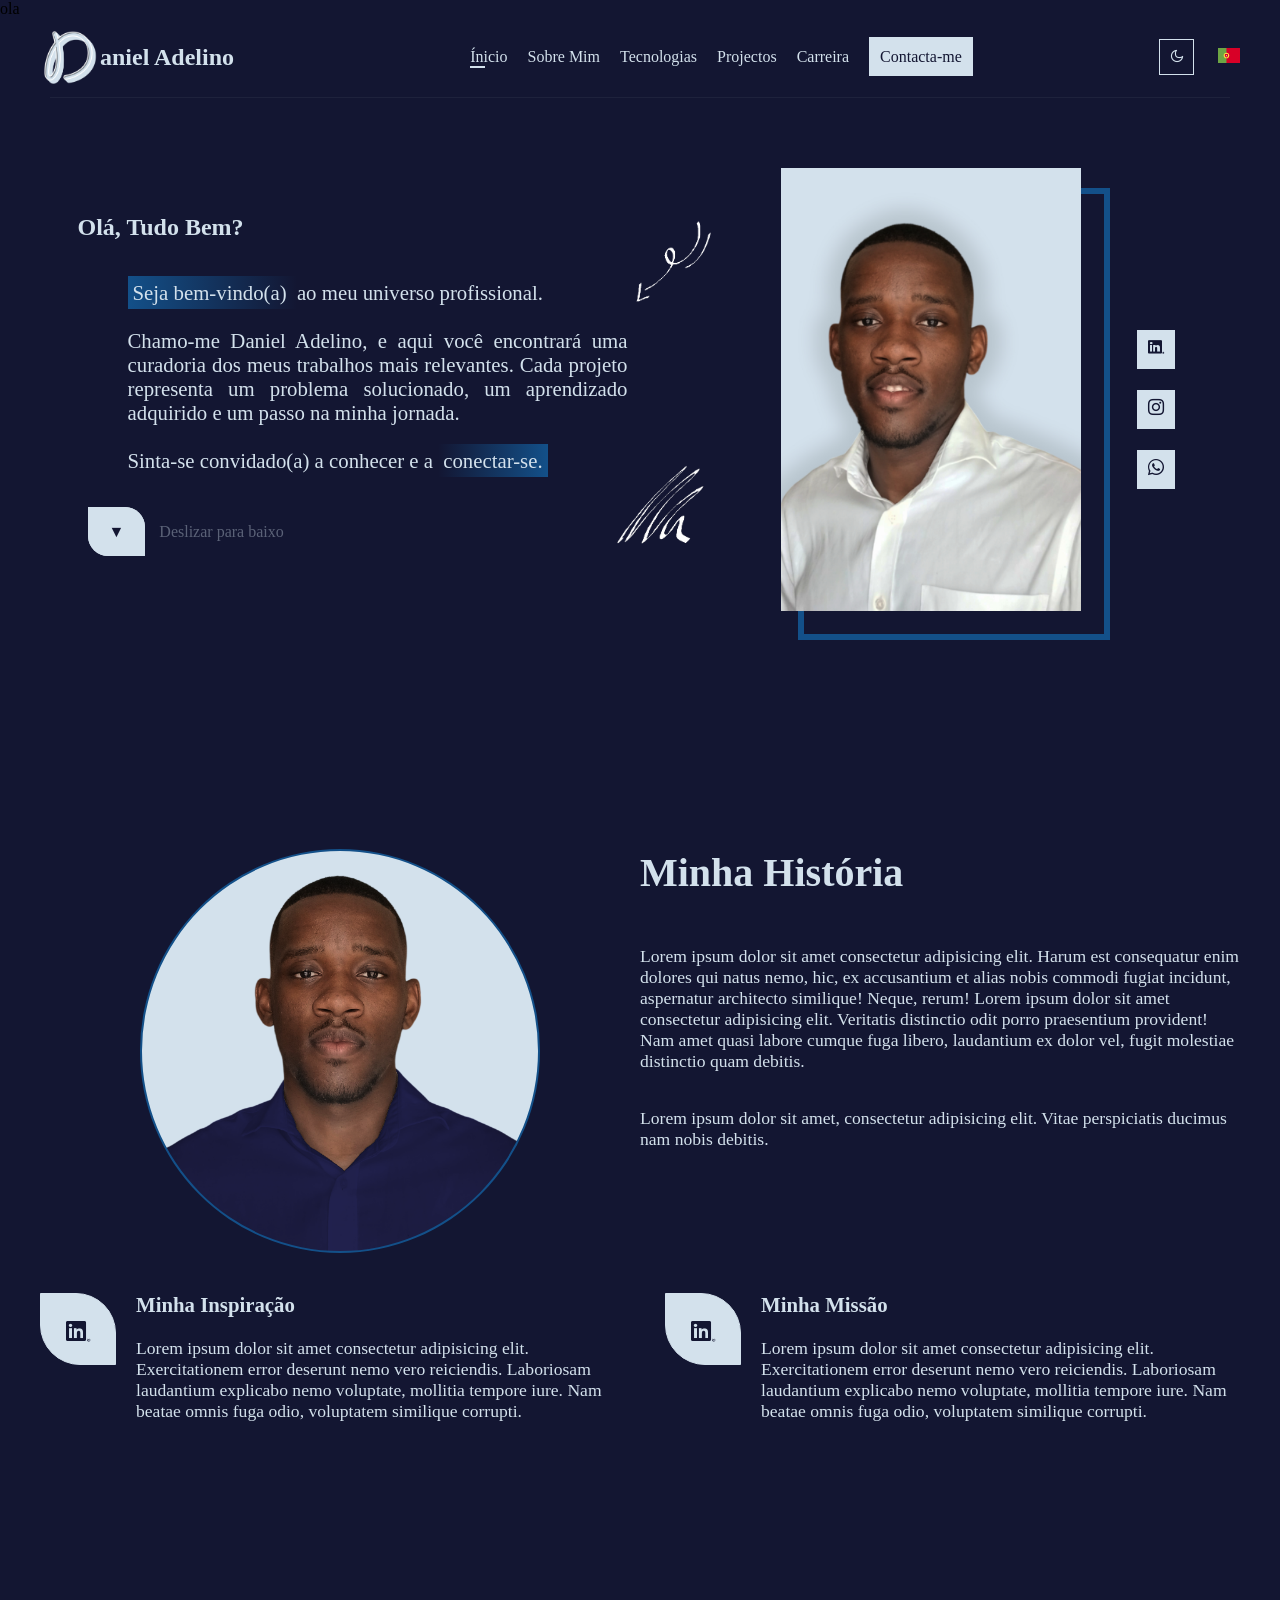
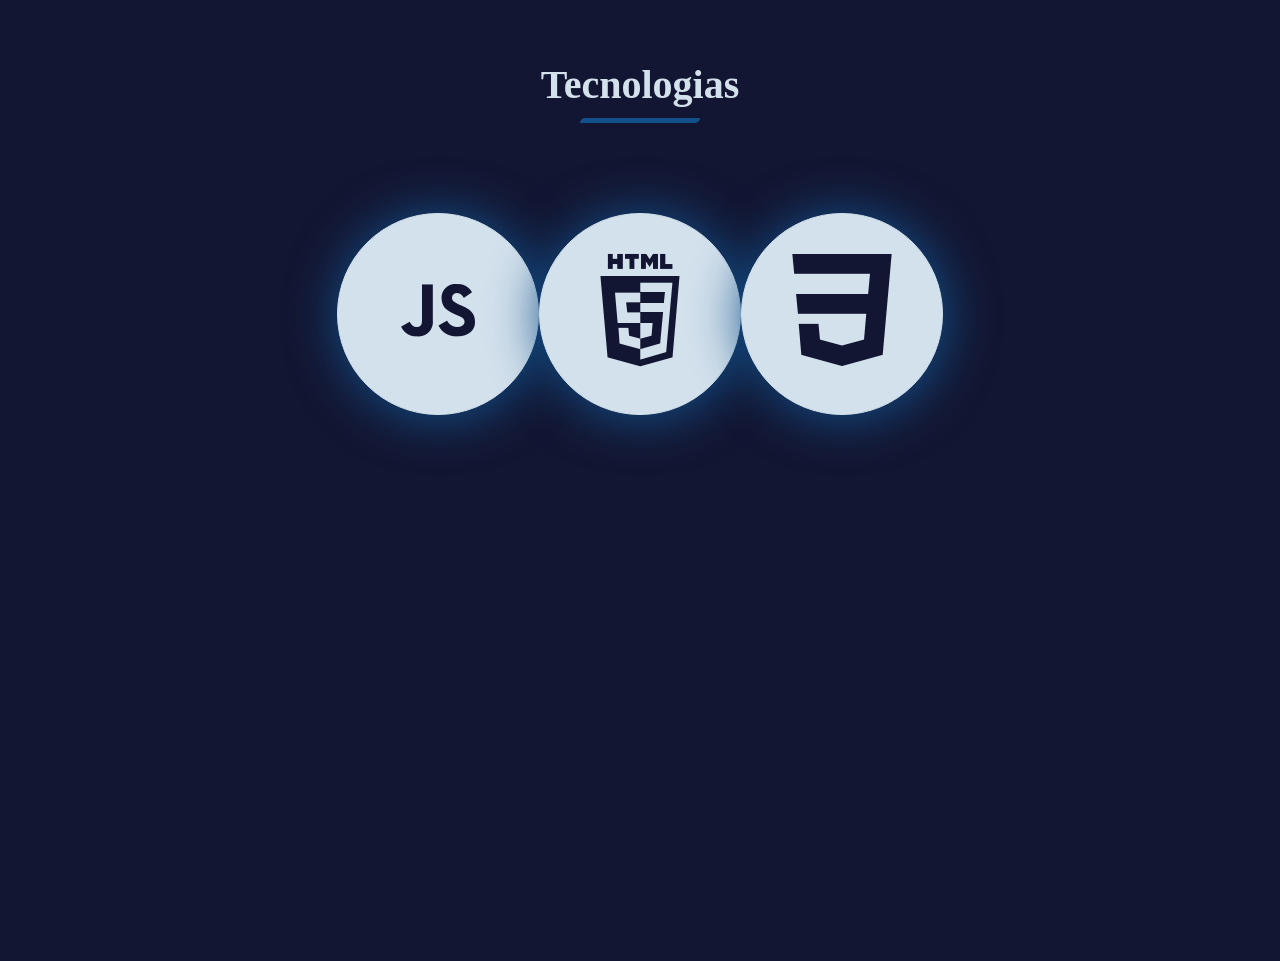
==== commit 879244f9: "update" ====
--- a/index.html
+++ b/index.html
@@ -1,5 +1,5 @@
 <!DOCTYPE html>
-<html lang="pt">
+<html lang="en">
 
 <head>
     <meta charset="UTF-8">
@@ -9,24 +9,28 @@
     <link href="css/uicons-regular-chubby.css" rel="stylesheet">
     <link href="css/uicons-brands.css" rel="stylesheet">
     <link rel="stylesheet" href="css/style.css">
+    <link rel="stylesheet" href="css/index.css">
 
 </head>
 
 <body>
+    ola
     <div id="container">
         <header>
             <div class="logo">
                 <img src="img/lg-3.png" alt="">
                 <h2>aniel Adelino</h2>
+
             </div>
 
             <nav>
                 <ul>
-                    <li><a href="#introduction" class="nav-feature">Ínicio</a></li>
-                    <li><a href="#who-am-i">Sobre Mim</a></li>
-                    <li><a href="#technologies">Tecnologias</a></li>
-                    <li><a href="#projects">Projectos</a></li>
-                    <li><a href="#contact" class="nav-feature-2">Contacta-me</a></li>
+                    <li><a href="#" class="nav-feature">Ínicio</a></li>
+                    <li><a href="#">Sobre Mim</a></li>
+                    <li><a href="#">Tecnologias</a></li>
+                    <li><a href="#">Projectos</a></li>
+                    <li><a href="#">Carreira</a></li>
+                    <li><a href="#" class="nav-feature-2">Contacta-me</a></li>
                 </ul>
             </nav>
 
@@ -35,6 +39,7 @@
                 <button class="lang">
                     <img src="img/pt-flag.svg" width="22" alt="">
                 </button>
+
             </div>
         </header>
 
@@ -42,24 +47,36 @@
 
         <main>
 
-            <!-- ── INTRODUÇÃO ── -->
             <section id="introduction">
+
                 <div class="information">
+
                     <h1>Olá, Tudo Bem?</h1>
                     <p><span class="feature-text-1"> Seja bem-vindo(a) </span> ao meu universo profissional. <br><br>
+
                         Chamo-me Daniel Adelino, e aqui você encontrará uma curadoria dos meus trabalhos mais
-                        relevantes. Cada projeto representa um problema solucionado, um aprendizado adquirido e um
-                        passo na minha jornada.<br><br>
+                        relevantes.
+                        Cada
+                        projeto representa um problema solucionado, um aprendizado adquirido e um passo na minha
+                        jornada.
+                        <br><br>
+
                         Sinta-se convidado(a) a conhecer e a <span class="feature-text-2">conectar-se.</span>
                     </p>
-                    <span class="slide-down"> <a href="#who-am-i">▼</a> Deslizar para baixo</span>
+
+                    <span class="slide-down"> <a href="#about-me">▼</a> Deslizar para baixo</span>
+
                     <img class="fig-1" src="img/fig-1.png" alt="Seta">
                     <img class="fig-2" src="img/fig-2.png" alt="item-2">
+
                 </div>
 
                 <div class="myImage">
+
                     <div class="square"></div>
+
                     <img class="imagem" src="img/ft-4.jpg" width="300px" alt="Imagem do Daniel Adelino">
+
                     <div class="social-media">
                         <ul>
                             <li>
@@ -68,24 +85,33 @@
                                 </a>
                             </li>
                             <li>
-                                <a href="https://www.instagram.com/danieladelino._/" target="_blank">
+                                <a class="fa fa-instagram" href="https://www.instagram.com/danieladelino._/"
+                                    target="_blank">
                                     <i class="fi-brands-instagram"></i>
                                 </a>
+
                             </li>
                             <li>
-                                <a href="https://wa.me/941646306" target="_blank">
+
+                                <a class="fa fa-whatsapp" href="https://wa.me/941646306" target="_blank">
                                     <i class="fi-brands-whatsapp"></i>
                                 </a>
+
                             </li>
                         </ul>
                     </div>
                 </div>
+
             </section>
 
-            <!-- ── SOBRE MIM ── -->
             <section id="who-am-i">
+                <!-- <h2 class="title">Quem sou eu?</h2> -->
                 <div class="card-container">
-                    <div class="card-image"></div>
+
+                    <div class="card-image">
+                        <!-- <img src="img/f1Png.png" width="300px" alt=""> -->
+                    </div>
+
                     <div class="card-left-content">
                         <h2>Minha História</h2>
                         <p>Lorem ipsum dolor sit amet consectetur adipisicing elit. Harum est consequatur enim dolores
@@ -97,192 +123,66 @@
                         <p>Lorem ipsum dolor sit amet, consectetur adipisicing elit. Vitae perspiciatis ducimus nam
                             nobis debitis.</p>
                     </div>
+
                     <div class="card-bottom-content">
                         <div class="card-bottom-left">
                             <div><i class="fi-brands-linkedin"></i></div>
+
                             <p><span>Minha Inspiração</span><br><br>Lorem ipsum dolor sit amet consectetur adipisicing
                                 elit. Exercitationem error deserunt nemo vero reiciendis. Laboriosam laudantium
-                                explicabo nemo voluptate.</p>
+                                explicabo nemo voluptate, mollitia tempore iure. Nam beatae omnis fuga odio, voluptatem
+                                similique corrupti.</p>
                         </div>
                         <div class="card-bottom-right">
+
                             <div><i class="fi-brands-linkedin"></i></div>
                             <p><span>Minha Missão</span><br><br>Lorem ipsum dolor sit amet consectetur adipisicing elit.
                                 Exercitationem error deserunt nemo vero reiciendis. Laboriosam laudantium explicabo nemo
-                                voluptate.</p>
+                                voluptate, mollitia tempore iure. Nam beatae omnis fuga odio, voluptatem similique
+                                corrupti.</p>
                         </div>
                     </div>
                 </div>
+
             </section>
 
-            <!-- ── TECNOLOGIAS ── -->
             <section id="technologies">
                 <h2 class="title">Tecnologias</h2>
+                
                 <div class="slider-container">
                     <div class="slider-content">
+
                         <div class="slide-item" title="Javascript">
-                            <div class="item"><i class="fi fi-brands-js tec"></i></div>
+                            <div class="item">
+                                <i class="fi fi-brands-js tec"></i>
+                            </div>
                         </div>
+
                         <div class="slide-item" title="HTML 5">
-                            <div class="item"><i class="fi fi-brands-html5 tec"></i></div>
+                            <div class="item">
+                                <i class="fi fi-brands-html5 tec"></i>
+                            </div>
                         </div>
-                        <div class="slide-item" title="CSS 3">
-                            <div class="item"><i class="fi fi-brands-css3 tec"></i></div>
+
+                        <div class="slide-item" title="Css 3">
+                            <div class="item">
+                                <i class="fi fi-brands-css3 tec"></i>
+                            </div>
                         </div>
-                        <div class="slide-item" title="CSS 3">
-                            <div class="item"><i class="fi fi-brands-css3 tec"></i></div>
-                        </div>
+
                     </div>
                 </div>
-            </section>
-
-            <!-- ── PROJECTOS ── -->
-            <section id="projects">
-                <h2 class="title">Meus Projectos</h2>
-                <div class="projects-grid">
-
-                    <div class="slide-project-card">
-                        <div class="slide-project-image">
-                            <img src="img/p1.png" alt="Portfólio">
-                            <div class="img-overlay">
-                                <a href="#" target="_blank" class="btn-ver">↗ Ver Projecto</a>
-                            </div>
-                        </div>
-                        <div class="slide-project-content">
-                            <span class="card-badge">// 01 — Web</span>
-                            <div class="slide-project-header">
-                                <h2>Portfólio</h2>
-                                <p>Meu site pessoal com apresentação de projectos, tecnologias e contacto.</p>
-                            </div>
-                            <hr class="card-divider">
-                            <div class="slide-project-info">
-                                <div class="stack">
-                                    <span class="tech-pill">HTML</span>
-                                    <span class="tech-pill">CSS</span>
-                                    <span class="tech-pill">JS</span>
-                                </div>
-                                <span class="card-year">2025</span>
-                            </div>
-                        </div>
-                    </div>
-
-                </div>
-            </section>
-
-            <!-- ── CONTACTO ── -->
-            <section id="contact">
-                <h2 class="title">Contacta-me</h2>
-
-                <div class="contact-wrapper">
-
-                    <div class="contact-left">
-                        <p class="contact-intro">Tens um projecto em mente ou queres simplesmente conversar?<br>
-                            Estou disponível — envia uma mensagem.</p>
-
-                        <ul class="contact-info-list">
-                            <li>
-                                <div class="contact-icon"><i class="fi-rc-envelope"></i></div>
-                                <div>
-                                    <span class="contact-label">Email</span>
-                                    <a href="mailto:daniel@email.com">daniel@email.com</a>
-                                </div>
-                            </li>
-                            <li>
-                                <div class="contact-icon"><i class="fi-brands-whatsapp"></i></div>
-                                <div>
-                                    <span class="contact-label">WhatsApp</span>
-                                    <a href="https://wa.me/941646306" target="_blank">+244 941 646 306</a>
-                                </div>
-                            </li>
-                            <li>
-                                <div class="contact-icon"><i class="fi-brands-linkedin"></i></div>
-                                <div>
-                                    <span class="contact-label">LinkedIn</span>
-                                    <a href="https://www.linkedin.com/in/daniel-adelino-b92473396/" target="_blank">daniel-adelino</a>
-                                </div>
-                            </li>
-                        </ul>
-                    </div>
-
-                    <form class="contact-form" onsubmit="handleSubmit(event)">
-                        <div class="form-row">
-                            <div class="form-group">
-                                <label for="nome">Nome</label>
-                                <input type="text" id="nome" placeholder="O teu nome" required>
-                            </div>
-                            <div class="form-group">
-                                <label for="email">Email</label>
-                                <input type="email" id="email" placeholder="teu@email.com" required>
-                            </div>
-                        </div>
-                        <div class="form-group">
-                            <label for="assunto">Assunto</label>
-                            <input type="text" id="assunto" placeholder="Sobre o que queres falar?">
-                        </div>
-                        <div class="form-group">
-                            <label for="mensagem">Mensagem</label>
-                            <textarea id="mensagem" rows="5" placeholder="Escreve aqui a tua mensagem..." required></textarea>
-                        </div>
-                        <button type="submit" class="btn-submit">
-                            <span>Enviar Mensagem</span>
-                            <i class="fi-rc-paper-plane"></i>
-                        </button>
-                        <p class="form-success" id="form-success">✓ Mensagem enviada com sucesso!</p>
-                    </form>
-
-                </div>
+               
             </section>
 
         </main>
 
-        <!-- ── FOOTER ── -->
-        <footer>
-            <div class="footer-inner">
-                <div class="footer-top">
-                    <div class="footer-brand">
-                        <img src="img/lg-3.png" alt="Logo" width="40">
-                        <span>Daniel Adelino</span>
-                    </div>
-                    <nav class="footer-nav">
-                        <a href="#introduction">Ínicio</a>
-                        <a href="#who-am-i">Sobre Mim</a>
-                        <a href="#technologies">Tecnologias</a>
-                        <a href="#projects">Projectos</a>
-                        <a href="#contact">Contacto</a>
-                    </nav>
-                    <div class="footer-socials">
-                        <a href="https://www.linkedin.com/in/daniel-adelino-b92473396/" target="_blank" aria-label="LinkedIn">
-                            <i class="fi-brands-linkedin"></i>
-                        </a>
-                        <a href="https://www.instagram.com/danieladelino._/" target="_blank" aria-label="Instagram">
-                            <i class="fi-brands-instagram"></i>
-                        </a>
-                        <a href="https://wa.me/941646306" target="_blank" aria-label="WhatsApp">
-                            <i class="fi-brands-whatsapp"></i>
-                        </a>
-                    </div>
-                </div>
+        <footer></footer>
 
-                <div class="footer-line"></div>
-
-                <div class="footer-bottom">
-                    <p>© 2025 Daniel Adelino. Todos os direitos reservados.</p>
-                    
-                </div>
-            </div>
-        </footer>
 
     </div>
 
     <script src="js/script.js"></script>
-    <script>
-        function handleSubmit(e) {
-            e.preventDefault();
-            const success = document.getElementById('form-success');
-            success.style.display = 'block';
-            e.target.reset();
-            setTimeout(() => success.style.display = 'none', 4000);
-        }
-    </script>
 </body>
 
 </html>
--- a/css/style.css
+++ b/css/style.css
@@ -2,61 +2,82 @@
 /* ##################### Definição de Variáveis Css #################### */
 /* ##################################################################### */
 
-:root {
-    --cor-principal: #131632;
-    --cor-texto: #d3e1ec;
-    --cor-hover: #adb3c1;
-    --cor-4: #d3e1ec0e;
-    --cor-destaque: #135089;
-    --font-size-1: 1rem;
-    --font-size-2: 1.1rem;
-    --font-size-title: 30pt;
-    --font-size-textos: 1.3rem;
+:root
+{
+    --cor-principal:#131632;
+    --cor-texto:#d3e1ec;
+    --cor-hover:#adb3c1;
+    --cor-4:#d3e1ec0e;
+    --cor-destaque:#135089;
+    --font-size-1:1rem;
+    --font-size-2:1.1rem;
+    --font-size-title:30pt;
+    --font-size-textos:1.3rem;
 }
 
 /* ##################################################################### */
 /* ##################### Estilização: Body and Root #################### */
 /* ##################################################################### */
 
-* {
+*
+{
     margin: 0;
     padding: 0;
-    box-sizing: border-box;
 }
 
-body {
+body
+{
     background-color: var(--cor-principal);
 }
 
+
+
 /* ##################################################################### */
 /* ####################### Estilização: Container ###################### */
-/* ##################################################################### */
+/* ##################################################################### */ 
 
-#container {
+#container
+{
     max-width: 1200px;
+    /* border: 1px solid red; */
     margin: 0 auto;
     display: grid;
-    grid-template-columns: 1fr 1fr;
+    grid-template-columns:1fr 1fr;
     grid-template-areas:
         'header header'
         'line line'
         'main main'
-        'footer footer';
+    ;
+
+    /* gap: 20px; */
 }
 
 /* ##################################################################### */
 /* ######################## Estilização: Header ######################## */
 /* ##################################################################### */
 
-header {
+header
+{
     margin-top: 10px;
-    grid-area: header;
+    grid-area:header;
     display: flex;
-    justify-content: space-between;
+    justify-content:space-between;
     align-items: center;
 }
 
-.logo {
+.circle 
+{
+    color: var(--cor-principal);
+    background-color: var(--cor-texto);
+    border-radius: 50%;
+    padding: 10px 15px 10px 15px;
+    margin: 10px;
+    font-size: var(--font-size-1);
+
+}
+
+.logo 
+{
     display: flex;
     color: var(--cor-texto);
     font-size: var(--font-size-1);
@@ -65,27 +86,31 @@
     transition: all 1s ease;
 }
 
-.logo>img {
+.logo>img
+{
     max-width: 60px;
 }
 
-nav>ul {
+nav>ul
+{
     display: flex;
     list-style: none;
 }
 
-nav>ul>li {
+nav>ul>li
+{
     margin-left: 20px;
 }
-
-nav>ul>li>a {
+nav>ul>li>a
+{
     color: var(--cor-texto);
     font-size: var(--font-size-1);
     text-decoration: none;
     transition: all 1s ease;
 }
 
-nav>ul>li>a:hover {
+nav>ul>li>a:hover 
+{
     color: var(--cor-hover);
     font-size: var(--font-size-2);
 }
@@ -98,860 +123,59 @@
     display: block;
 }
 
-.nav-feature-2 {
+.nav-feature-2 
+{
     border: 1px solid var(--cor-texto);
     background-color: var(--cor-texto);
-    color: var(--cor-principal) !important;
-    padding: 10px;
-    transition: background-color 0.3s ease !important;
+    color: var(--cor-principal);
+    padding: 10px;   
+}
+.nav-feature-2:hover
+{
+    color: var(--cor-principal);
 }
 
-.nav-feature-2:hover {
-    background-color: var(--cor-destaque) !important;
-    border-color: var(--cor-destaque) !important;
-    color: #fff !important;
-    font-size: var(--font-size-1) !important;
-}
-
-.night-light {
+.night-light
+{
     border: none;
     background-color: transparent;
     margin: 20px;
     cursor: pointer;
 }
 
-.night-light>i {
+.night-light>i:active
+{
+    background-color: var(--cor-texto);
+    color: var(--cor-principal);
+}
+
+.night-light>i
+{
     color: var(--cor-texto);
     border: 1px solid var(--cor-texto);
     padding: 11px 10px 8px 10px;
     transition: border-radius 0.4s ease-in, background-color 0.5s ease;
+    
 }
 
-.night-light>i:hover {
+.night-light>i:hover
+{
     border-radius: 50%;
 }
 
-.lang {
+.lang
+{
     border: none;
     background-color: transparent;
     cursor: pointer;
 }
 
-.line {
+.line
+{
     grid-area: line;
     background-color: var(--cor-4);
     height: 1px;
     margin: 10px;
 }
 
-/* ##################################################################### */
-/* ################### Estilização: Main And Sections ################## */
-/* ##################################################################### */
 
-main {
-    grid-area: main;
-    display: grid;
-    grid-template-columns: 1fr 1fr;
-    grid-template-areas:
-        'introduction introduction'
-        'who-am-i who-am-i'
-        'technologies technologies'
-        'projects projects'
-        'contact contact';
-    gap: 120px;
-}
-
-.title {
-    color: var(--cor-texto);
-    font-size: var(--font-size-title);
-    text-align: center;
-}
-
-.title::after {
-    content: "";
-    display: block;
-    width: 120px;
-    height: 5px;
-    border-radius: 10px 0;
-    margin: 10px auto;
-    background-color: var(--cor-destaque);
-}
-
-/* ##################################################################### */
-/* ################### Estilização: Secção Introdução ################## */
-/* ##################################################################### */
-
-#introduction {
-    grid-area: introduction;
-    display: flex;
-    justify-content: space-around;
-    align-items: center;
-    margin-top: 60px;
-}
-
-.information {
-    max-width: 650px;
-    height: 350px;
-    position: relative;
-}
-
-.information>h1 {
-    color: var(--cor-texto);
-    font-size: var(--font-size-title);
-    margin-bottom: 40px;
-}
-
-.information>p {
-    margin-left: 50px;
-    color: var(--cor-texto);
-    font-size: var(--font-size-textos);
-    text-align: justify;
-    max-width: 500px;
-}
-
-.information>p .feature-text-1 {
-    background: linear-gradient(90deg, var(--cor-destaque) 0%, rgba(104, 91, 91, 0) 100%);
-    padding: 5px;
-}
-
-.information>p .feature-text-2 {
-    background: linear-gradient(-90deg, var(--cor-destaque) 0%, rgba(104, 91, 91, 0) 100%);
-    padding: 5px;
-}
-
-.slide-down {
-    display: block;
-    margin: 50px 0px;
-    color: #d3e1ec5f;
-}
-
-.slide-down>a {
-    text-decoration: none;
-    color: #131632;
-    border: 1px solid #d3e1ec;
-    border-radius: 0 20px 0 20px;
-    background-color: #d3e1ec;
-    padding: 15px 20px;
-    margin: 10px;
-}
-
-.fig-1 {
-    width: 120px;
-    position: absolute;
-    top: 0;
-    right: -100px;
-}
-
-.fig-2 {
-    width: 120px;
-    position: absolute;
-    bottom: 0;
-    right: -100px;
-}
-
-.myImage {
-    display: flex;
-    width: 450px;
-    justify-content: space-around;
-    margin-left: 50px;
-    position: relative;
-}
-
-.myImage>img {
-    position: relative;
-    z-index: 1;
-}
-
-.square {
-    position: absolute;
-    top: 20px;
-    left: 45px;
-    border: 6px solid var(--cor-destaque);
-    width: 300px;
-    height: 440px;
-}
-
-.social-media {
-    align-self: center;
-}
-
-.social-media>ul>li {
-    margin-top: 40px;
-    list-style: none;
-}
-
-.social-media>ul>li>a {
-    text-decoration: none;
-    border: 1px solid #d3e1ec;
-    background-color: #d3e1ec;
-    color: #131632;
-    padding: 10px;
-    transition: background-color 0.3s ease;
-}
-
-.social-media>ul>li>a:hover {
-    background-color: var(--cor-destaque);
-    border-color: var(--cor-destaque);
-    color: #fff;
-}
-
-/* ##################################################################### */
-/* #################### Estilização: Secção Who am I ################### */
-/* ##################################################################### */
-
-#who-am-i {
-    grid-area: who-am-i;
-    display: flex;
-    flex-direction: column;
-    align-items: center;
-    justify-content: space-around;
-    height: 90vh;
-}
-
-.card-container {
-    display: grid;
-    grid-template-columns: 1fr 1fr;
-    grid-template-areas:
-        'card-image card-left-content'
-        'card-bottom-content card-bottom-content';
-}
-
-.card-image {
-    grid-area: card-image;
-    background: var(--cor-texto) url(../img/ft-2-1.png) center center no-repeat;
-    background-size: 450px;
-    border-radius: 50%;
-    border: 2px solid var(--cor-destaque);
-    max-width: 400px;
-    min-height: 400px;
-    margin: 0 100px 0 100px;
-}
-
-.card-left-content {
-    grid-area: card-left-content;
-    color: var(--cor-texto);
-}
-
-.card-left-content>h2 {
-    color: var(--cor-texto);
-    font-size: var(--font-size-title);
-    margin-bottom: 50px;
-}
-
-.card-left-content>p {
-    font-size: var(--font-size-2);
-    text-align: left;
-}
-
-.card-bottom-content {
-    grid-area: card-bottom-content;
-    color: var(--cor-texto);
-    display: flex;
-    gap: 50px;
-}
-
-.card-bottom-left,
-.card-bottom-right {
-    display: flex;
-    gap: 20px;
-    margin: 40px 0 0 0;
-    text-align: left;
-    font-size: var(--font-size-2);
-}
-
-.card-bottom-left>div,
-.card-bottom-right>div {
-    border: 1px solid var(--cor-texto);
-    background-color: var(--cor-texto);
-    color: var(--cor-principal);
-    font-size: 1.5rem;
-    border-radius: 0 40px;
-    padding: 25px;
-    height: 20px;
-}
-
-.card-bottom-left>p>span,
-.card-bottom-right>p>span {
-    font-size: var(--font-size-textos);
-    font-weight: 900;
-}
-
-/* ##################################################################### */
-/* ################## Estilização: Secção Tecnologias ################## */
-/* ##################################################################### */
-
-#technologies {
-    grid-area: technologies;
-    display: flex;
-    flex-direction: column;
-    align-items: center;
-    position: relative;
-    height: 60vh;
-    gap: 80px;
-}
-
-#technologies::before {
-    content: 'Tecnologias';
-    position: absolute;
-    top: -10px;
-    left: 50%;
-    transform: translateX(-50%);
-    font-size: clamp(60px, 10vw, 140px);
-    font-weight: 900;
-    color: rgba(211, 225, 236, 0.03);
-    white-space: nowrap;
-    letter-spacing: 0.12em;
-    pointer-events: none;
-    user-select: none;
-}
-
-.slider-content {
-    display: flex;
-    gap: 40px;
-}
-
-.slide-item {
-    display: flex;
-    justify-content: center;
-    align-items: center;
-    border: 1px solid var(--cor-texto);
-    background-color: var(--cor-texto);
-    width: 200px;
-    height: 200px;
-    border-radius: 100%;
-    box-shadow: 2px 2px 50px 1px var(--cor-destaque);
-    transition: transform 0.3s ease, box-shadow 0.3s ease;
-}
-
-.slide-item:hover {
-    transform: translateY(-6px) scale(1.05);
-    box-shadow: 4px 4px 70px 4px var(--cor-destaque);
-}
-
-.item {
-    margin-top: 20px;
-}
-
-.tec {
-    color: var(--cor-principal);
-    font-size: 7rem;
-}
-
-/* ##################################################################### */
-/* ################### Estilização: Secção Projectos ################### */
-/* ##################################################################### */
-
-#projects {
-    grid-area: projects;
-    display: flex;
-    flex-direction: column;
-    align-items: center;
-    gap: 60px;
-    position: relative;
-    padding-bottom: 20px;
-}
-
-#projects::before {
-    content: 'PROJECTOS';
-    position: absolute;
-    top: -10px;
-    left: 50%;
-    transform: translateX(-50%);
-    font-size: clamp(60px, 10vw, 140px);
-    font-weight: 900;
-    color: rgba(211, 225, 236, 0.03);
-    white-space: nowrap;
-    letter-spacing: 0.12em;
-    pointer-events: none;
-    user-select: none;
-}
-
-.projects-grid {
-    display: grid;
-    grid-template-columns: repeat(auto-fill, minmax(340px, 1fr));
-    gap: 32px;
-    width: 100%;
-    max-width: 1100px;
-}
-
-.slide-project-card {
-    position: relative;
-    background: rgba(211, 225, 236, 0.03);
-    border: 1px solid rgba(211, 225, 236, 0.1);
-    border-radius: 0 40px 0 40px;
-    overflow: hidden;
-    cursor: pointer;
-    transition: transform 0.4s ease, border-color 0.4s ease, box-shadow 0.4s ease;
-    animation: fadeUp 0.6s ease both;
-}
-
-.slide-project-card:nth-child(2) { animation-delay: 0.12s; }
-.slide-project-card:nth-child(3) { animation-delay: 0.24s; }
-
-@keyframes fadeUp {
-    from { opacity: 0; transform: translateY(28px); }
-    to   { opacity: 1; transform: translateY(0); }
-}
-
-.slide-project-card:hover {
-    transform: translateY(-10px);
-    border-color: var(--cor-destaque);
-    box-shadow: 0 20px 60px rgba(19, 80, 137, 0.25), 0 0 0 1px rgba(19, 80, 137, 0.2);
-}
-
-.slide-project-card::before {
-    content: '';
-    position: absolute;
-    inset: 0;
-    background: radial-gradient(ellipse at top left, rgba(19, 80, 137, 0.12) 0%, transparent 60%);
-    opacity: 0;
-    transition: opacity 0.4s ease;
-    pointer-events: none;
-    z-index: 0;
-}
-
-.slide-project-card:hover::before { opacity: 1; }
-
-.slide-project-image {
-    position: relative;
-    overflow: hidden;
-    height: 220px;
-}
-
-.slide-project-image img {
-    width: 100%;
-    height: 100%;
-    object-fit: cover;
-    display: block;
-    filter: brightness(0.8) saturate(1.1);
-    transition: transform 0.6s ease, filter 0.4s ease;
-}
-
-.slide-project-card:hover .slide-project-image img {
-    transform: scale(1.07);
-    filter: brightness(0.95) saturate(1.2);
-}
-
-.img-overlay {
-    position: absolute;
-    inset: 0;
-    background: linear-gradient(to bottom, transparent 30%, rgba(19, 22, 50, 0.85) 100%);
-    display: flex;
-    align-items: flex-end;
-    justify-content: flex-end;
-    padding: 16px;
-    opacity: 0;
-    transition: opacity 0.35s ease;
-}
-
-.slide-project-card:hover .img-overlay { opacity: 1; }
-
-.btn-ver {
-    font-size: 11px;
-    font-weight: 600;
-    letter-spacing: 0.08em;
-    color: #fff;
-    background: var(--cor-destaque);
-    border: none;
-    padding: 9px 16px;
-    border-radius: 2px;
-    cursor: pointer;
-    text-decoration: none;
-    transition: background 0.2s ease;
-}
-
-.btn-ver:hover { background: #1a6ab5; }
-
-.slide-project-content {
-    position: relative;
-    z-index: 1;
-    padding: 24px 24px 20px;
-    display: flex;
-    flex-direction: column;
-    gap: 12px;
-}
-
-.card-badge {
-    display: inline-block;
-    font-size: 10px;
-    letter-spacing: 0.16em;
-    text-transform: uppercase;
-    color: var(--cor-destaque);
-    background: rgba(19, 80, 137, 0.12);
-    border: 1px solid rgba(19, 80, 137, 0.3);
-    padding: 3px 10px;
-    border-radius: 2px;
-    width: fit-content;
-}
-
-.slide-project-header h2 {
-    color: var(--cor-texto);
-    font-size: 1.3rem;
-    font-weight: 700;
-    letter-spacing: -0.01em;
-}
-
-.slide-project-header p {
-    color: rgba(211, 225, 236, 0.5);
-    font-size: 0.88rem;
-    line-height: 1.6;
-    margin-top: 8px;
-}
-
-.card-divider {
-    height: 1px;
-    background: rgba(211, 225, 236, 0.08);
-    border: none;
-    margin: 4px 0;
-}
-
-.slide-project-info {
-    display: flex;
-    justify-content: space-between;
-    align-items: center;
-    font-size: 0.78rem;
-    color: rgba(211, 225, 236, 0.35);
-    letter-spacing: 0.04em;
-}
-
-.slide-project-info .stack {
-    display: flex;
-    gap: 6px;
-}
-
-.tech-pill {
-    background: rgba(211, 225, 236, 0.07);
-    border: 1px solid rgba(211, 225, 236, 0.1);
-    color: rgba(211, 225, 236, 0.5);
-    font-size: 9px;
-    letter-spacing: 0.1em;
-    padding: 3px 8px;
-    border-radius: 2px;
-}
-
-.card-year {
-    color: rgba(19, 80, 137, 0.7);
-    font-weight: 600;
-}
-
-/* ##################################################################### */
-/* #################### Estilização: Secção Contacto ################### */
-/* ##################################################################### */
-
-#contact {
-    grid-area: contact;
-    display: flex;
-    flex-direction: column;
-    align-items: center;
-    gap: 60px;
-    position: relative;
-    padding-bottom: 40px;
-}
-
-#contact::before {
-    content: 'CONTACTOS';
-    position: absolute;
-    top: -10px;
-    left: 50%;
-    transform: translateX(-50%);
-    font-size: clamp(60px, 10vw, 140px);
-    font-weight: 900;
-    color: rgba(211, 225, 236, 0.03);
-    white-space: nowrap;
-    letter-spacing: 0.12em;
-    pointer-events: none;
-    user-select: none;
-}
-
-.contact-wrapper {
-    display: grid;
-    grid-template-columns: 1fr 1.6fr;
-    gap: 60px;
-    width: 100%;
-    max-width: 1100px;
-    align-items: start;
-}
-
-/* lado esquerdo — info */
-.contact-left {
-    display: flex;
-    flex-direction: column;
-    gap: 40px;
-}
-
-.contact-intro {
-    color: var(--cor-texto);
-    font-size: var(--font-size-2);
-    line-height: 1.8;
-    opacity: 0.75;
-}
-
-.contact-info-list {
-    list-style: none;
-    display: flex;
-    flex-direction: column;
-    gap: 28px;
-}
-
-.contact-info-list li {
-    display: flex;
-    align-items: center;
-    gap: 18px;
-}
-
-.contact-icon {
-    width: 48px;
-    height: 48px;
-    min-width: 48px;
-    background: rgba(19, 80, 137, 0.12);
-    border: 1px solid rgba(19, 80, 137, 0.3);
-    border-radius: 0 16px 0 16px;
-    display: flex;
-    align-items: center;
-    justify-content: center;
-    color: var(--cor-destaque);
-    font-size: 1.2rem;
-    transition: background 0.3s ease, transform 0.3s ease;
-}
-
-.contact-info-list li:hover .contact-icon {
-    background: var(--cor-destaque);
-    color: #fff;
-    transform: rotate(-5deg) scale(1.05);
-}
-
-.contact-label {
-    display: block;
-    font-size: 10px;
-    letter-spacing: 0.14em;
-    text-transform: uppercase;
-    color: rgba(211, 225, 236, 0.35);
-    margin-bottom: 4px;
-}
-
-.contact-info-list a {
-    color: var(--cor-texto);
-    text-decoration: none;
-    font-size: 1rem;
-    transition: color 0.2s ease;
-}
-
-.contact-info-list a:hover {
-    color: var(--cor-destaque);
-}
-
-/* formulário */
-.contact-form {
-    display: flex;
-    flex-direction: column;
-    gap: 20px;
-    background: rgba(211, 225, 236, 0.03);
-    border: 1px solid rgba(211, 225, 236, 0.08);
-    border-radius: 0 40px 0 40px;
-    padding: 40px;
-}
-
-.form-row {
-    display: grid;
-    grid-template-columns: 1fr 1fr;
-    gap: 20px;
-}
-
-.form-group {
-    display: flex;
-    flex-direction: column;
-    gap: 8px;
-}
-
-.form-group label {
-    font-size: 11px;
-    letter-spacing: 0.14em;
-    text-transform: uppercase;
-    color: rgba(211, 225, 236, 0.4);
-}
-
-.form-group input,
-.form-group textarea {
-    background: rgba(211, 225, 236, 0.05);
-    border: 1px solid rgba(211, 225, 236, 0.1);
-    border-radius: 4px;
-    color: var(--cor-texto);
-    font-size: 0.95rem;
-    padding: 12px 16px;
-    outline: none;
-    transition: border-color 0.3s ease, background 0.3s ease;
-    resize: none;
-    font-family: inherit;
-}
-
-.form-group input::placeholder,
-.form-group textarea::placeholder {
-    color: rgba(211, 225, 236, 0.2);
-}
-
-.form-group input:focus,
-.form-group textarea:focus {
-    border-color: var(--cor-destaque);
-    background: rgba(19, 80, 137, 0.06);
-}
-
-.btn-submit {
-    display: flex;
-    align-items: center;
-    justify-content: center;
-    gap: 10px;
-    background: var(--cor-destaque);
-    color: #fff;
-    border: none;
-    padding: 14px 32px;
-    border-radius: 0 16px 0 16px;
-    font-size: 0.95rem;
-    font-weight: 600;
-    letter-spacing: 0.06em;
-    cursor: pointer;
-    transition: background 0.3s ease, transform 0.2s ease, box-shadow 0.3s ease;
-    align-self: flex-end;
-}
-
-.btn-submit:hover {
-    background: #1a6ab5;
-    transform: translateY(-2px);
-    box-shadow: 0 10px 30px rgba(19, 80, 137, 0.4);
-}
-
-.btn-submit:active {
-    transform: translateY(0);
-}
-
-.form-success {
-    display: none;
-    color: #4ade80;
-    font-size: 0.88rem;
-    text-align: center;
-    padding: 10px;
-    background: rgba(74, 222, 128, 0.08);
-    border: 1px solid rgba(74, 222, 128, 0.2);
-    border-radius: 4px;
-    animation: fadeUp 0.4s ease;
-}
-
-/* ##################################################################### */
-/* ######################## Estilização: Footer ######################## */
-/* ##################################################################### */
-
-footer {
-    grid-area: footer;
-    border-top: 1px solid rgba(211, 225, 236, 0.06);
-    margin-top: 60px;
-}
-
-.footer-inner {
-    max-width: 1200px;
-    margin: 0 auto;
-    padding: 50px 0 30px;
-    display: flex;
-    flex-direction: column;
-    gap: 30px;
-}
-
-.footer-top {
-    display: flex;
-    justify-content: space-between;
-    align-items: center;
-    flex-wrap: wrap;
-    gap: 24px;
-}
-
-.footer-brand {
-    display: flex;
-    align-items: center;
-    gap: 12px;
-    color: var(--cor-texto);
-    font-size: 1.1rem;
-    font-weight: 600;
-    letter-spacing: 0.02em;
-}
-
-.footer-brand img {
-    max-width: 36px;
-    opacity: 0.85;
-}
-
-.footer-nav {
-    display: flex;
-    gap: 28px;
-    flex-wrap: wrap;
-}
-
-.footer-nav a {
-    color: rgba(211, 225, 236, 0.45);
-    text-decoration: none;
-    font-size: 0.88rem;
-    letter-spacing: 0.04em;
-    transition: color 0.2s ease;
-}
-
-.footer-nav a:hover {
-    color: var(--cor-texto);
-}
-
-.footer-socials {
-    display: flex;
-    gap: 12px;
-}
-
-.footer-socials a {
-    width: 40px;
-    height: 40px;
-    display: flex;
-    align-items: center;
-    justify-content: center;
-    border: 1px solid rgba(211, 225, 236, 0.1);
-    border-radius: 0 12px 0 12px;
-    color: rgba(211, 225, 236, 0.5);
-    text-decoration: none;
-    font-size: 1rem;
-    transition: background 0.3s ease, color 0.3s ease, border-color 0.3s ease, transform 0.2s ease;
-}
-
-.footer-socials a:hover {
-    background: var(--cor-destaque);
-    border-color: var(--cor-destaque);
-    color: #fff;
-    transform: translateY(-3px);
-}
-
-.footer-line {
-    height: 1px;
-    background: rgba(211, 225, 236, 0.06);
-}
-
-.footer-bottom {
-    display: flex;
-    justify-content: space-between;
-    align-items: center;
-    flex-wrap: wrap;
-    gap: 10px;
-}
-
-.footer-bottom p {
-    color: rgba(211, 225, 236, 0.25);
-    font-size: 0.82rem;
-    letter-spacing: 0.03em;
-}
-
-.footer-credit {
-    display: flex;
-    align-items: center;
-    gap: 4px;
-}
-
-.heart {
-    color: #e05a5a;
-    animation: pulse 1.6s ease-in-out infinite;
-}
-
-@keyframes pulse {
-    0%, 100% { transform: scale(1); }
-    50%       { transform: scale(1.25); }
-}
--- a/css/index.css
+++ b/css/index.css
@@ -0,0 +1,316 @@
+
+
+/* ##################################################################### */
+/* ################### Estilização: Main And Sections ################## */
+/* ##################################################################### */
+
+
+main
+{
+    /* border: 1px solid yellow; */
+    grid-area: main;
+    display: grid;
+    grid-template-columns: 1fr 1fr;
+    grid-template-areas: 
+        'introduction introduction'
+        'who-am-i who-am-i'
+        'technologies technologies'
+    ;
+    gap: 120px;
+}
+
+.title
+{
+    color: var(--cor-texto);
+    font-size: var(--font-size-title);
+}
+
+.title::after
+{
+    content: "";
+    display: block;
+    width: 120px;
+    height: 5px;
+    border-radius:10px 0;
+    margin:10px auto;
+    background-color: var(--cor-destaque);
+}
+
+/* ##################################################################### */
+/* ################### Estilização: Secção Introdução ################## */
+/* ##################################################################### */
+
+#introduction
+{
+    grid-area: introduction;
+    display: flex;
+    justify-content: space-around;
+    align-items: center;
+    margin-top: 60px;
+}
+
+.information
+{
+    max-width: 650px;
+    height: 350px;
+    position: relative;
+}
+
+.information>h1 
+{
+    color: var(--cor-texto);
+    font-size: var(font-size-title);
+    margin-bottom: 40px;
+
+}
+
+.information>p 
+{
+    margin-left: 50px;
+    color: var(--cor-texto);
+    font-size: var(--font-size-textos);
+    text-align: justify;
+    max-width: 500px;
+}
+.information>p .feature-text-1 {
+
+    background: linear-gradient(90deg,
+            var(--cor-destaque) 0%,
+            rgba(104, 91, 91, 0) 100%);
+    padding: 5px;
+}
+
+.information>p .feature-text-2 {
+
+    background: linear-gradient(-90deg,
+            var(--cor-destaque) 0%,
+            rgba(104, 91, 91, 0) 100%);
+    padding: 5px;
+}
+
+.slide-down 
+{
+    display: block;
+    margin: 50px 0px;
+    color: #d3e1ec5f;
+
+}
+
+.slide-down>a 
+{
+    text-decoration: none;
+    color: #131632;
+    border: 1px solid #d3e1ec;
+    border-radius: 0 20px 0 20px;
+    background-color: #d3e1ec;
+    padding: 15px 20px;
+    margin: 10px;
+}
+
+
+.fig-1
+{
+    width: 120px;
+    position: absolute;
+    top: 0;
+    right:-100px;
+}
+
+.fig-2
+{
+    width: 120px;
+    position: absolute;
+    bottom: 0;
+    right: -100px;
+}
+
+.myImage
+{
+    display: flex;
+    width: 450px;
+    justify-content: space-around;
+    margin-left: 50px;
+    position: relative;
+}
+
+.myImage>img
+{
+   position: relative;
+   z-index: 1;
+}
+
+.square {
+
+    position: absolute;
+    top:20px;
+    left:45px;
+    border: 6px solid var(--cor-destaque);
+    width: 300px;
+    height: 440px;
+    
+}
+
+
+.social-media 
+{
+    align-self: center;
+}
+
+.social-media>ul>li 
+{
+    margin-top: 40px;
+    list-style: none;
+}
+
+.social-media>ul>li>a 
+{
+    text-decoration: none;
+    border: 1px solid #d3e1ec;
+    background-color: #d3e1ec;
+    color: #131632;
+    padding: 10px;
+}
+
+/* ##################################################################### */
+/* #################### Estilização: Secção Who am I ################### */
+/* ##################################################################### */
+
+#who-am-i
+{
+    grid-area: who-am-i;
+    display:flex;
+    flex-direction: column;
+    align-items: center;
+    justify-content: space-around;
+    height: 90vh;
+}
+
+.card-container
+{
+    display: grid;
+    grid-template-columns: 1fr 1fr;
+    grid-template-areas: 
+        'card-image card-left-content'
+        'card-bottom-content card-bottom-content'
+    ;
+}
+
+.card-image
+{
+    grid-area: card-image;
+    background: var(--cor-texto) url(../img/ft-2-1.png) center center no-repeat;
+    background-size: 450px;
+    border-radius: 50%;
+    border: 2px solid var(--cor-destaque);
+    max-width: 400px;
+    min-height: 400px;
+    margin: 0 100px 0 100px;
+
+}
+
+.card-left-content
+{
+    grid-area: card-left-content;
+    color: var(--cor-texto);
+}
+
+
+.card-left-content>h2
+{
+    color: var(--cor-texto);
+    font-size: var(--font-size-title);
+    margin-bottom: 50px;
+}
+
+.card-left-content>p
+{
+    font-size: var(--font-size-2);
+    text-align: left;
+}
+
+.card-bottom-content
+{
+    grid-area: card-bottom-content;
+    color: var(--cor-texto);
+    display: flex;
+    gap: 50px;
+}
+
+.card-bottom-left,
+.card-bottom-right
+{
+    display: flex;
+    gap: 20px;
+    margin: 40px 0 0 0;
+    text-align: left;
+    font-size: var(--font-size-2);
+}
+
+.card-bottom-left>div,
+.card-bottom-right>div
+{
+    border: 1px solid var(--cor-texto);
+    background-color: var(--cor-texto);
+    color: var(--cor-principal);
+    font-size: 1.5rem;
+    border-radius:0 40px;
+    padding: 25px;
+    height: 20px;
+}
+
+.card-bottom-left>p>span,
+.card-bottom-right>p>span
+{
+    font-size: var(--font-size-textos);
+    font-weight: 900;
+}
+
+
+/* ##################################################################### */
+/* ################## Estilização: Secção Tecnologias ################## */
+/* ##################################################################### */
+
+#technologies
+{
+    grid-area: technologies;
+    display: flex;
+    flex-direction: column;
+    align-items: center;
+    position: relative;
+    height: 100vh;
+    gap: 80px;
+}
+
+.slider-container
+{
+
+}
+
+.slider-content
+{
+    display: flex;
+}
+
+.slide-item
+{
+    display: flex;
+    justify-content:center;
+    align-items:center;
+    border: 1px solid var(--cor-texto);
+    background-color: var(--cor-texto);
+    width: 200px;
+    height: 200px;
+    border-radius: 100%;
+    box-shadow: 2px 2px 50px 1px var(--cor-destaque);
+}
+
+.item
+{
+    margin-top: 20px;
+}
+
+.tec
+{
+    color:var(--cor-principal);
+    font-size: 7rem;
+}
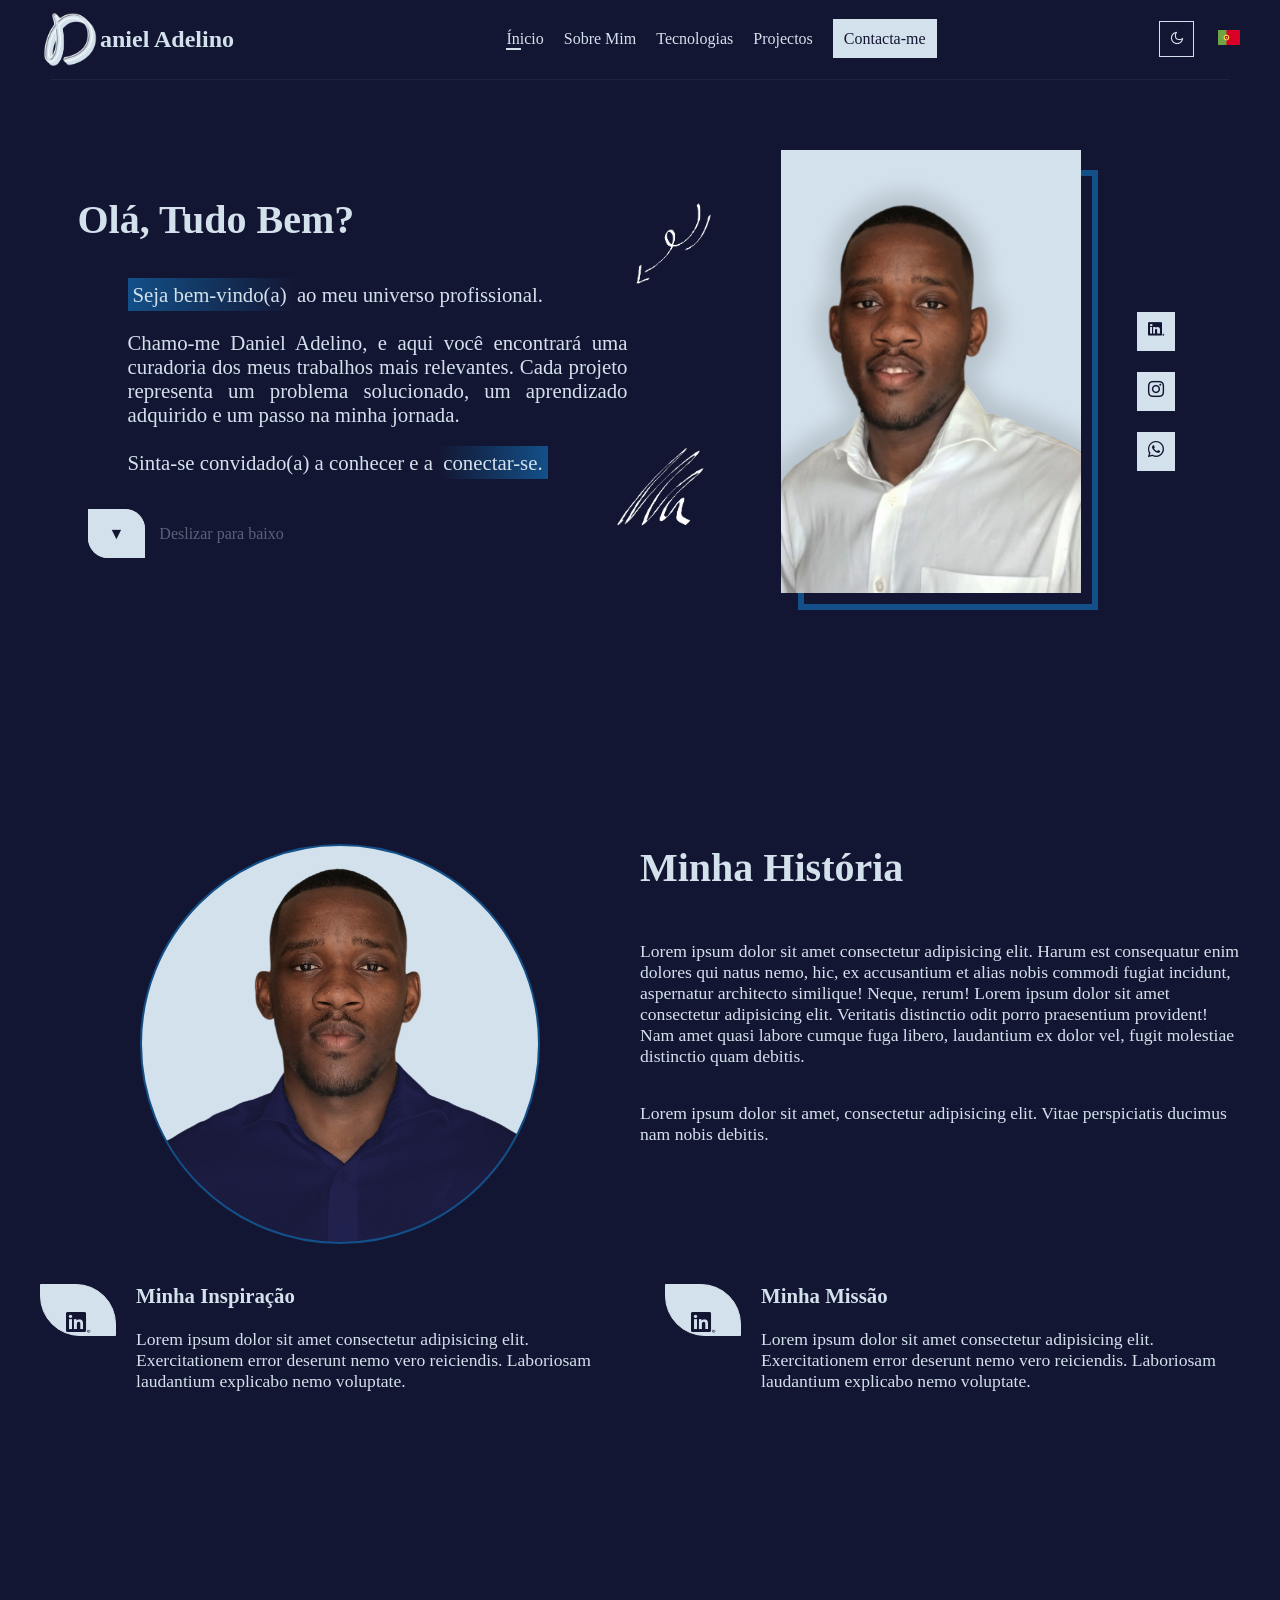
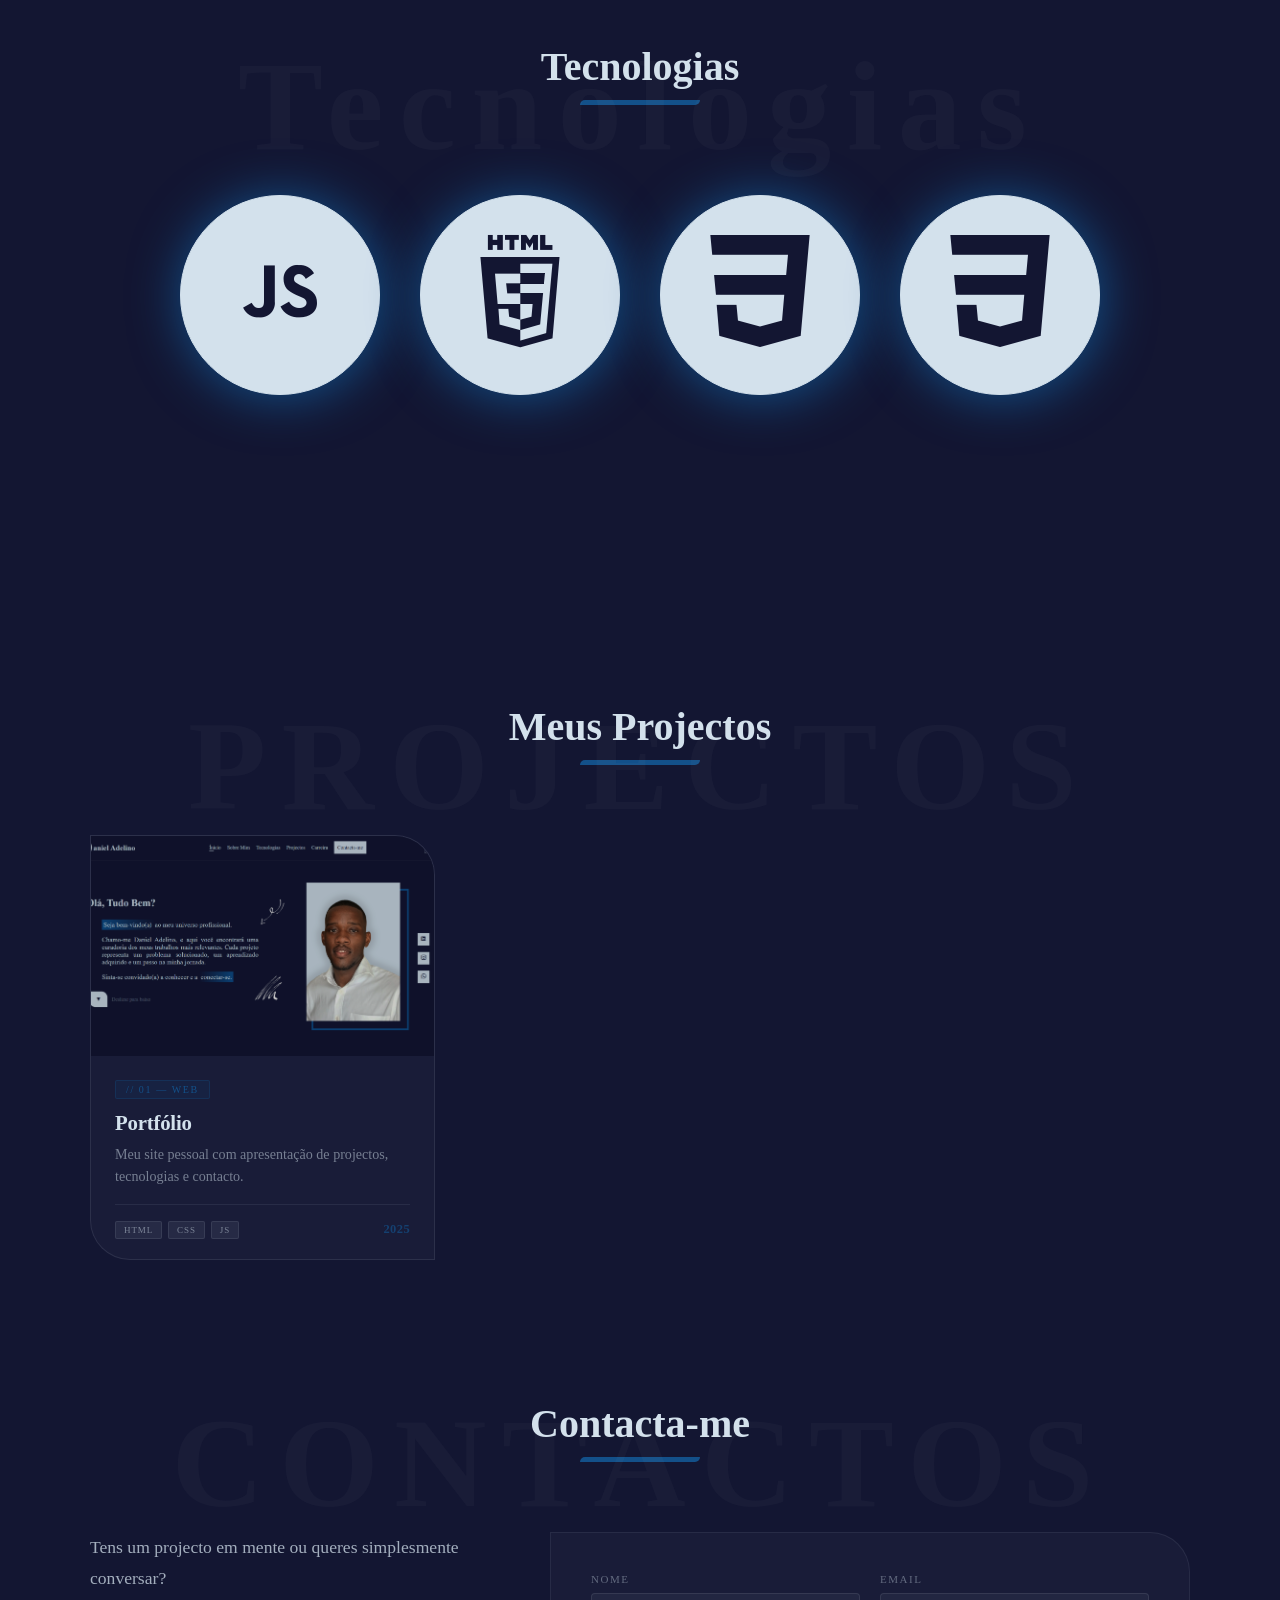
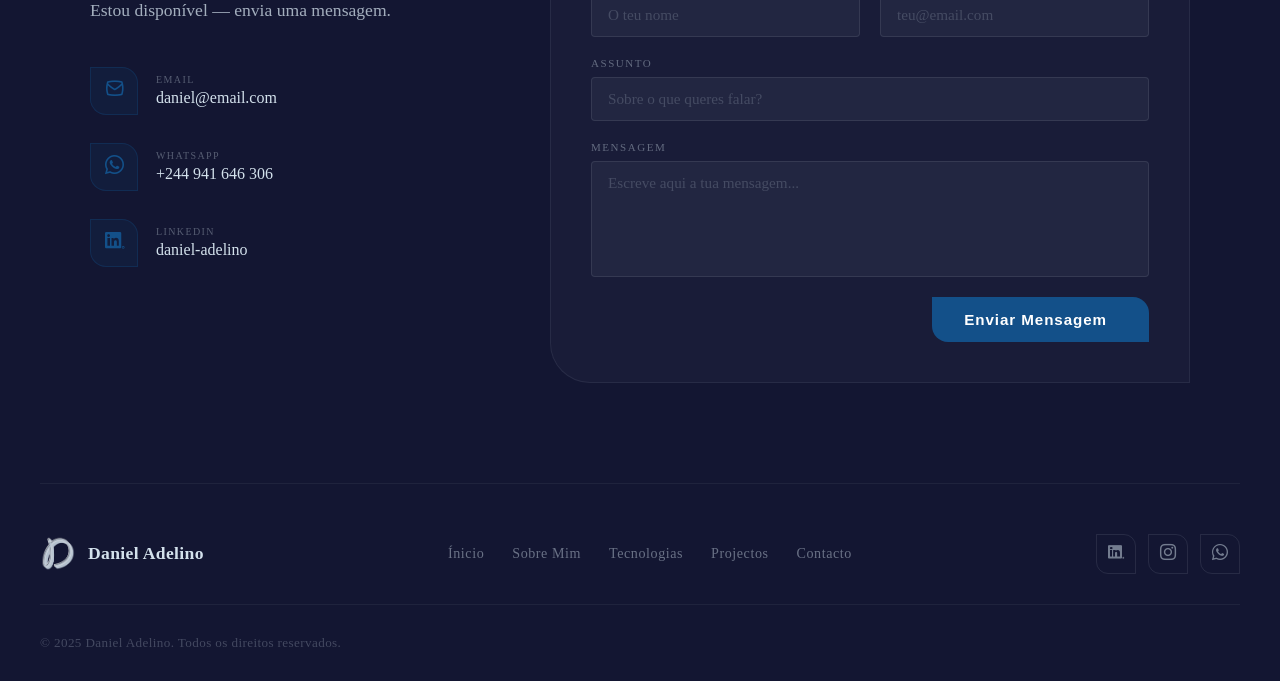
==== commit 901f4e12: "Merge branch 'main' of https://github.com/dDanielAdelino/DA-Portifolio" ====
--- a/index.html
+++ b/index.html
@@ -1,5 +1,5 @@
 <!DOCTYPE html>
-<html lang="en">
+<html lang="pt">
 
 <head>
     <meta charset="UTF-8">
@@ -9,28 +9,24 @@
     <link href="css/uicons-regular-chubby.css" rel="stylesheet">
     <link href="css/uicons-brands.css" rel="stylesheet">
     <link rel="stylesheet" href="css/style.css">
-    <link rel="stylesheet" href="css/index.css">
 
 </head>
 
 <body>
-    ola
     <div id="container">
         <header>
             <div class="logo">
                 <img src="img/lg-3.png" alt="">
                 <h2>aniel Adelino</h2>
-
             </div>
 
             <nav>
                 <ul>
-                    <li><a href="#" class="nav-feature">Ínicio</a></li>
-                    <li><a href="#">Sobre Mim</a></li>
-                    <li><a href="#">Tecnologias</a></li>
-                    <li><a href="#">Projectos</a></li>
-                    <li><a href="#">Carreira</a></li>
-                    <li><a href="#" class="nav-feature-2">Contacta-me</a></li>
+                    <li><a href="#introduction" class="nav-feature">Ínicio</a></li>
+                    <li><a href="#who-am-i">Sobre Mim</a></li>
+                    <li><a href="#technologies">Tecnologias</a></li>
+                    <li><a href="#projects">Projectos</a></li>
+                    <li><a href="#contact" class="nav-feature-2">Contacta-me</a></li>
                 </ul>
             </nav>
 
@@ -39,7 +35,6 @@
                 <button class="lang">
                     <img src="img/pt-flag.svg" width="22" alt="">
                 </button>
-
             </div>
         </header>
 
@@ -47,36 +42,24 @@
 
         <main>
 
+            <!-- ── INTRODUÇÃO ── -->
             <section id="introduction">
-
                 <div class="information">
-
                     <h1>Olá, Tudo Bem?</h1>
                     <p><span class="feature-text-1"> Seja bem-vindo(a) </span> ao meu universo profissional. <br><br>
-
                         Chamo-me Daniel Adelino, e aqui você encontrará uma curadoria dos meus trabalhos mais
-                        relevantes.
-                        Cada
-                        projeto representa um problema solucionado, um aprendizado adquirido e um passo na minha
-                        jornada.
-                        <br><br>
-
+                        relevantes. Cada projeto representa um problema solucionado, um aprendizado adquirido e um
+                        passo na minha jornada.<br><br>
                         Sinta-se convidado(a) a conhecer e a <span class="feature-text-2">conectar-se.</span>
                     </p>
-
-                    <span class="slide-down"> <a href="#about-me">▼</a> Deslizar para baixo</span>
-
+                    <span class="slide-down"> <a href="#who-am-i">▼</a> Deslizar para baixo</span>
                     <img class="fig-1" src="img/fig-1.png" alt="Seta">
                     <img class="fig-2" src="img/fig-2.png" alt="item-2">
-
                 </div>
 
                 <div class="myImage">
-
                     <div class="square"></div>
-
                     <img class="imagem" src="img/ft-4.jpg" width="300px" alt="Imagem do Daniel Adelino">
-
                     <div class="social-media">
                         <ul>
                             <li>
@@ -85,33 +68,24 @@
                                 </a>
                             </li>
                             <li>
-                                <a class="fa fa-instagram" href="https://www.instagram.com/danieladelino._/"
-                                    target="_blank">
+                                <a href="https://www.instagram.com/danieladelino._/" target="_blank">
                                     <i class="fi-brands-instagram"></i>
                                 </a>
-
-                            </li>
-                            <li>
-
-                                <a class="fa fa-whatsapp" href="https://wa.me/941646306" target="_blank">
+                            </li>
+                            <li>
+                                <a href="https://wa.me/941646306" target="_blank">
                                     <i class="fi-brands-whatsapp"></i>
                                 </a>
-
                             </li>
                         </ul>
                     </div>
                 </div>
-
-            </section>
-
+            </section>
+
+            <!-- ── SOBRE MIM ── -->
             <section id="who-am-i">
-                <!-- <h2 class="title">Quem sou eu?</h2> -->
                 <div class="card-container">
-
-                    <div class="card-image">
-                        <!-- <img src="img/f1Png.png" width="300px" alt=""> -->
-                    </div>
-
+                    <div class="card-image"></div>
                     <div class="card-left-content">
                         <h2>Minha História</h2>
                         <p>Lorem ipsum dolor sit amet consectetur adipisicing elit. Harum est consequatur enim dolores
@@ -123,66 +97,192 @@
                         <p>Lorem ipsum dolor sit amet, consectetur adipisicing elit. Vitae perspiciatis ducimus nam
                             nobis debitis.</p>
                     </div>
-
                     <div class="card-bottom-content">
                         <div class="card-bottom-left">
                             <div><i class="fi-brands-linkedin"></i></div>
-
                             <p><span>Minha Inspiração</span><br><br>Lorem ipsum dolor sit amet consectetur adipisicing
                                 elit. Exercitationem error deserunt nemo vero reiciendis. Laboriosam laudantium
-                                explicabo nemo voluptate, mollitia tempore iure. Nam beatae omnis fuga odio, voluptatem
-                                similique corrupti.</p>
+                                explicabo nemo voluptate.</p>
                         </div>
                         <div class="card-bottom-right">
-
                             <div><i class="fi-brands-linkedin"></i></div>
                             <p><span>Minha Missão</span><br><br>Lorem ipsum dolor sit amet consectetur adipisicing elit.
                                 Exercitationem error deserunt nemo vero reiciendis. Laboriosam laudantium explicabo nemo
-                                voluptate, mollitia tempore iure. Nam beatae omnis fuga odio, voluptatem similique
-                                corrupti.</p>
-                        </div>
-                    </div>
-                </div>
-
-            </section>
-
+                                voluptate.</p>
+                        </div>
+                    </div>
+                </div>
+            </section>
+
+            <!-- ── TECNOLOGIAS ── -->
             <section id="technologies">
                 <h2 class="title">Tecnologias</h2>
-                
                 <div class="slider-container">
                     <div class="slider-content">
-
                         <div class="slide-item" title="Javascript">
-                            <div class="item">
-                                <i class="fi fi-brands-js tec"></i>
-                            </div>
-                        </div>
-
+                            <div class="item"><i class="fi fi-brands-js tec"></i></div>
+                        </div>
                         <div class="slide-item" title="HTML 5">
-                            <div class="item">
-                                <i class="fi fi-brands-html5 tec"></i>
-                            </div>
-                        </div>
-
-                        <div class="slide-item" title="Css 3">
-                            <div class="item">
-                                <i class="fi fi-brands-css3 tec"></i>
-                            </div>
-                        </div>
-
-                    </div>
-                </div>
-               
+                            <div class="item"><i class="fi fi-brands-html5 tec"></i></div>
+                        </div>
+                        <div class="slide-item" title="CSS 3">
+                            <div class="item"><i class="fi fi-brands-css3 tec"></i></div>
+                        </div>
+                        <div class="slide-item" title="CSS 3">
+                            <div class="item"><i class="fi fi-brands-css3 tec"></i></div>
+                        </div>
+                    </div>
+                </div>
+            </section>
+
+            <!-- ── PROJECTOS ── -->
+            <section id="projects">
+                <h2 class="title">Meus Projectos</h2>
+                <div class="projects-grid">
+
+                    <div class="slide-project-card">
+                        <div class="slide-project-image">
+                            <img src="img/p1.png" alt="Portfólio">
+                            <div class="img-overlay">
+                                <a href="#" target="_blank" class="btn-ver">↗ Ver Projecto</a>
+                            </div>
+                        </div>
+                        <div class="slide-project-content">
+                            <span class="card-badge">// 01 — Web</span>
+                            <div class="slide-project-header">
+                                <h2>Portfólio</h2>
+                                <p>Meu site pessoal com apresentação de projectos, tecnologias e contacto.</p>
+                            </div>
+                            <hr class="card-divider">
+                            <div class="slide-project-info">
+                                <div class="stack">
+                                    <span class="tech-pill">HTML</span>
+                                    <span class="tech-pill">CSS</span>
+                                    <span class="tech-pill">JS</span>
+                                </div>
+                                <span class="card-year">2025</span>
+                            </div>
+                        </div>
+                    </div>
+
+                </div>
+            </section>
+
+            <!-- ── CONTACTO ── -->
+            <section id="contact">
+                <h2 class="title">Contacta-me</h2>
+
+                <div class="contact-wrapper">
+
+                    <div class="contact-left">
+                        <p class="contact-intro">Tens um projecto em mente ou queres simplesmente conversar?<br>
+                            Estou disponível — envia uma mensagem.</p>
+
+                        <ul class="contact-info-list">
+                            <li>
+                                <div class="contact-icon"><i class="fi-rc-envelope"></i></div>
+                                <div>
+                                    <span class="contact-label">Email</span>
+                                    <a href="mailto:daniel@email.com">daniel@email.com</a>
+                                </div>
+                            </li>
+                            <li>
+                                <div class="contact-icon"><i class="fi-brands-whatsapp"></i></div>
+                                <div>
+                                    <span class="contact-label">WhatsApp</span>
+                                    <a href="https://wa.me/941646306" target="_blank">+244 941 646 306</a>
+                                </div>
+                            </li>
+                            <li>
+                                <div class="contact-icon"><i class="fi-brands-linkedin"></i></div>
+                                <div>
+                                    <span class="contact-label">LinkedIn</span>
+                                    <a href="https://www.linkedin.com/in/daniel-adelino-b92473396/" target="_blank">daniel-adelino</a>
+                                </div>
+                            </li>
+                        </ul>
+                    </div>
+
+                    <form class="contact-form" onsubmit="handleSubmit(event)">
+                        <div class="form-row">
+                            <div class="form-group">
+                                <label for="nome">Nome</label>
+                                <input type="text" id="nome" placeholder="O teu nome" required>
+                            </div>
+                            <div class="form-group">
+                                <label for="email">Email</label>
+                                <input type="email" id="email" placeholder="teu@email.com" required>
+                            </div>
+                        </div>
+                        <div class="form-group">
+                            <label for="assunto">Assunto</label>
+                            <input type="text" id="assunto" placeholder="Sobre o que queres falar?">
+                        </div>
+                        <div class="form-group">
+                            <label for="mensagem">Mensagem</label>
+                            <textarea id="mensagem" rows="5" placeholder="Escreve aqui a tua mensagem..." required></textarea>
+                        </div>
+                        <button type="submit" class="btn-submit">
+                            <span>Enviar Mensagem</span>
+                            <i class="fi-rc-paper-plane"></i>
+                        </button>
+                        <p class="form-success" id="form-success">✓ Mensagem enviada com sucesso!</p>
+                    </form>
+
+                </div>
             </section>
 
         </main>
 
-        <footer></footer>
-
+        <!-- ── FOOTER ── -->
+        <footer>
+            <div class="footer-inner">
+                <div class="footer-top">
+                    <div class="footer-brand">
+                        <img src="img/lg-3.png" alt="Logo" width="40">
+                        <span>Daniel Adelino</span>
+                    </div>
+                    <nav class="footer-nav">
+                        <a href="#introduction">Ínicio</a>
+                        <a href="#who-am-i">Sobre Mim</a>
+                        <a href="#technologies">Tecnologias</a>
+                        <a href="#projects">Projectos</a>
+                        <a href="#contact">Contacto</a>
+                    </nav>
+                    <div class="footer-socials">
+                        <a href="https://www.linkedin.com/in/daniel-adelino-b92473396/" target="_blank" aria-label="LinkedIn">
+                            <i class="fi-brands-linkedin"></i>
+                        </a>
+                        <a href="https://www.instagram.com/danieladelino._/" target="_blank" aria-label="Instagram">
+                            <i class="fi-brands-instagram"></i>
+                        </a>
+                        <a href="https://wa.me/941646306" target="_blank" aria-label="WhatsApp">
+                            <i class="fi-brands-whatsapp"></i>
+                        </a>
+                    </div>
+                </div>
+
+                <div class="footer-line"></div>
+
+                <div class="footer-bottom">
+                    <p>© 2025 Daniel Adelino. Todos os direitos reservados.</p>
+                    
+                </div>
+            </div>
+        </footer>
 
     </div>
 
     <script src="js/script.js"></script>
+    <script>
+        function handleSubmit(e) {
+            e.preventDefault();
+            const success = document.getElementById('form-success');
+            success.style.display = 'block';
+            e.target.reset();
+            setTimeout(() => success.style.display = 'none', 4000);
+        }
+    </script>
 </body>
 
 </html>
--- a/css/style.css
+++ b/css/style.css
@@ -2,31 +2,29 @@
 /* ##################### Definição de Variáveis Css #################### */
 /* ##################################################################### */
 
-:root
-{
-    --cor-principal:#131632;
-    --cor-texto:#d3e1ec;
-    --cor-hover:#adb3c1;
-    --cor-4:#d3e1ec0e;
-    --cor-destaque:#135089;
-    --font-size-1:1rem;
-    --font-size-2:1.1rem;
-    --font-size-title:30pt;
-    --font-size-textos:1.3rem;
+:root {
+    --cor-principal: #131632;
+    --cor-texto: #d3e1ec;
+    --cor-hover: #adb3c1;
+    --cor-4: #d3e1ec0e;
+    --cor-destaque: #135089;
+    --font-size-1: 1rem;
+    --font-size-2: 1.1rem;
+    --font-size-title: 30pt;
+    --font-size-textos: 1.3rem;
 }
 
 /* ##################################################################### */
 /* ##################### Estilização: Body and Root #################### */
 /* ##################################################################### */
 
-*
-{
+* {
     margin: 0;
     padding: 0;
-}
-
-body
-{
+    box-sizing: border-box;
+}
+
+body {
     background-color: var(--cor-principal);
 }
 
@@ -34,50 +32,33 @@
 
 /* ##################################################################### */
 /* ####################### Estilização: Container ###################### */
-/* ##################################################################### */ 
-
-#container
-{
+/* ##################################################################### */
+
+#container {
     max-width: 1200px;
-    /* border: 1px solid red; */
     margin: 0 auto;
     display: grid;
-    grid-template-columns:1fr 1fr;
+    grid-template-columns: 1fr 1fr;
     grid-template-areas:
         'header header'
         'line line'
         'main main'
-    ;
-
-    /* gap: 20px; */
+        'footer footer';
 }
 
 /* ##################################################################### */
 /* ######################## Estilização: Header ######################## */
 /* ##################################################################### */
 
-header
-{
+header {
     margin-top: 10px;
-    grid-area:header;
-    display: flex;
-    justify-content:space-between;
-    align-items: center;
-}
-
-.circle 
-{
-    color: var(--cor-principal);
-    background-color: var(--cor-texto);
-    border-radius: 50%;
-    padding: 10px 15px 10px 15px;
-    margin: 10px;
-    font-size: var(--font-size-1);
-
-}
-
-.logo 
-{
+    grid-area: header;
+    display: flex;
+    justify-content: space-between;
+    align-items: center;
+}
+
+.logo {
     display: flex;
     color: var(--cor-texto);
     font-size: var(--font-size-1);
@@ -86,31 +67,27 @@
     transition: all 1s ease;
 }
 
-.logo>img
-{
+.logo>img {
     max-width: 60px;
 }
 
-nav>ul
-{
+nav>ul {
     display: flex;
     list-style: none;
 }
 
-nav>ul>li
-{
+nav>ul>li {
     margin-left: 20px;
 }
-nav>ul>li>a
-{
+
+nav>ul>li>a {
     color: var(--cor-texto);
     font-size: var(--font-size-1);
     text-decoration: none;
     transition: all 1s ease;
 }
 
-nav>ul>li>a:hover 
-{
+nav>ul>li>a:hover {
     color: var(--cor-hover);
     font-size: var(--font-size-2);
 }
@@ -123,55 +100,46 @@
     display: block;
 }
 
-.nav-feature-2 
-{
+.nav-feature-2 {
     border: 1px solid var(--cor-texto);
     background-color: var(--cor-texto);
-    color: var(--cor-principal);
-    padding: 10px;   
-}
-.nav-feature-2:hover
-{
-    color: var(--cor-principal);
-}
-
-.night-light
-{
+    color: var(--cor-principal) !important;
+    padding: 10px;
+    transition: background-color 0.3s ease !important;
+}
+
+.nav-feature-2:hover {
+    background-color: var(--cor-destaque) !important;
+    border-color: var(--cor-destaque) !important;
+    color: #fff !important;
+    font-size: var(--font-size-1) !important;
+}
+
+.night-light {
     border: none;
     background-color: transparent;
     margin: 20px;
     cursor: pointer;
 }
 
-.night-light>i:active
-{
-    background-color: var(--cor-texto);
-    color: var(--cor-principal);
-}
-
-.night-light>i
-{
+.night-light>i {
     color: var(--cor-texto);
     border: 1px solid var(--cor-texto);
     padding: 11px 10px 8px 10px;
     transition: border-radius 0.4s ease-in, background-color 0.5s ease;
-    
-}
-
-.night-light>i:hover
-{
+}
+
+.night-light>i:hover {
     border-radius: 50%;
 }
 
-.lang
-{
+.lang {
     border: none;
     background-color: transparent;
     cursor: pointer;
 }
 
-.line
-{
+.line {
     grid-area: line;
     background-color: var(--cor-4);
     height: 1px;
@@ -179,3 +147,816 @@
 }
 
 
+
+
+/* ##################################################################### */
+/* ################### Estilização: Main And Sections ################## */
+/* ##################################################################### */
+
+main {
+    grid-area: main;
+    display: grid;
+    grid-template-columns: 1fr 1fr;
+    grid-template-areas:
+        'introduction introduction'
+        'who-am-i who-am-i'
+        'technologies technologies'
+        'projects projects'
+        'contact contact';
+    gap: 120px;
+}
+
+.title {
+    color: var(--cor-texto);
+    font-size: var(--font-size-title);
+    text-align: center;
+}
+
+.title::after {
+    content: "";
+    display: block;
+    width: 120px;
+    height: 5px;
+    border-radius: 10px 0;
+    margin: 10px auto;
+    background-color: var(--cor-destaque);
+}
+
+/* ##################################################################### */
+/* ################### Estilização: Secção Introdução ################## */
+/* ##################################################################### */
+
+#introduction {
+    grid-area: introduction;
+    display: flex;
+    justify-content: space-around;
+    align-items: center;
+    margin-top: 60px;
+}
+
+.information {
+    max-width: 650px;
+    height: 350px;
+    position: relative;
+}
+
+.information>h1 {
+    color: var(--cor-texto);
+    font-size: var(--font-size-title);
+    margin-bottom: 40px;
+}
+
+.information>p {
+    margin-left: 50px;
+    color: var(--cor-texto);
+    font-size: var(--font-size-textos);
+    text-align: justify;
+    max-width: 500px;
+}
+
+.information>p .feature-text-1 {
+    background: linear-gradient(90deg, var(--cor-destaque) 0%, rgba(104, 91, 91, 0) 100%);
+    padding: 5px;
+}
+
+.information>p .feature-text-2 {
+    background: linear-gradient(-90deg, var(--cor-destaque) 0%, rgba(104, 91, 91, 0) 100%);
+    padding: 5px;
+}
+
+.slide-down {
+    display: block;
+    margin: 50px 0px;
+    color: #d3e1ec5f;
+}
+
+.slide-down>a {
+    text-decoration: none;
+    color: #131632;
+    border: 1px solid #d3e1ec;
+    border-radius: 0 20px 0 20px;
+    background-color: #d3e1ec;
+    padding: 15px 20px;
+    margin: 10px;
+}
+
+.fig-1 {
+    width: 120px;
+    position: absolute;
+    top: 0;
+    right: -100px;
+}
+
+.fig-2 {
+    width: 120px;
+    position: absolute;
+    bottom: 0;
+    right: -100px;
+}
+
+.myImage {
+    display: flex;
+    width: 450px;
+    justify-content: space-around;
+    margin-left: 50px;
+    position: relative;
+}
+
+.myImage>img {
+    position: relative;
+    z-index: 1;
+}
+
+.square {
+    position: absolute;
+    top: 20px;
+    left: 45px;
+    border: 6px solid var(--cor-destaque);
+    width: 300px;
+    height: 440px;
+}
+
+.social-media {
+    align-self: center;
+}
+
+.social-media>ul>li {
+    margin-top: 40px;
+    list-style: none;
+}
+
+.social-media>ul>li>a {
+    text-decoration: none;
+    border: 1px solid #d3e1ec;
+    background-color: #d3e1ec;
+    color: #131632;
+    padding: 10px;
+    transition: background-color 0.3s ease;
+}
+
+.social-media>ul>li>a:hover {
+    background-color: var(--cor-destaque);
+    border-color: var(--cor-destaque);
+    color: #fff;
+}
+
+/* ##################################################################### */
+/* #################### Estilização: Secção Who am I ################### */
+/* ##################################################################### */
+
+#who-am-i {
+    grid-area: who-am-i;
+    display: flex;
+    flex-direction: column;
+    align-items: center;
+    justify-content: space-around;
+    height: 90vh;
+}
+
+.card-container {
+    display: grid;
+    grid-template-columns: 1fr 1fr;
+    grid-template-areas:
+        'card-image card-left-content'
+        'card-bottom-content card-bottom-content';
+}
+
+.card-image {
+    grid-area: card-image;
+    background: var(--cor-texto) url(../img/ft-2-1.png) center center no-repeat;
+    background-size: 450px;
+    border-radius: 50%;
+    border: 2px solid var(--cor-destaque);
+    max-width: 400px;
+    min-height: 400px;
+    margin: 0 100px 0 100px;
+}
+
+.card-left-content {
+    grid-area: card-left-content;
+    color: var(--cor-texto);
+}
+
+.card-left-content>h2 {
+    color: var(--cor-texto);
+    font-size: var(--font-size-title);
+    margin-bottom: 50px;
+}
+
+.card-left-content>p {
+    font-size: var(--font-size-2);
+    text-align: left;
+}
+
+.card-bottom-content {
+    grid-area: card-bottom-content;
+    color: var(--cor-texto);
+    display: flex;
+    gap: 50px;
+}
+
+.card-bottom-left,
+.card-bottom-right {
+    display: flex;
+    gap: 20px;
+    margin: 40px 0 0 0;
+    text-align: left;
+    font-size: var(--font-size-2);
+}
+
+.card-bottom-left>div,
+.card-bottom-right>div {
+    border: 1px solid var(--cor-texto);
+    background-color: var(--cor-texto);
+    color: var(--cor-principal);
+    font-size: 1.5rem;
+    border-radius: 0 40px;
+    padding: 25px;
+    height: 20px;
+}
+
+.card-bottom-left>p>span,
+.card-bottom-right>p>span {
+    font-size: var(--font-size-textos);
+    font-weight: 900;
+}
+
+/* ##################################################################### */
+/* ################## Estilização: Secção Tecnologias ################## */
+/* ##################################################################### */
+
+#technologies {
+    grid-area: technologies;
+    display: flex;
+    flex-direction: column;
+    align-items: center;
+    position: relative;
+    height: 60vh;
+    gap: 80px;
+}
+
+#technologies::before {
+    content: 'Tecnologias';
+    position: absolute;
+    top: -10px;
+    left: 50%;
+    transform: translateX(-50%);
+    font-size: clamp(60px, 10vw, 140px);
+    font-weight: 900;
+    color: rgba(211, 225, 236, 0.03);
+    white-space: nowrap;
+    letter-spacing: 0.12em;
+    pointer-events: none;
+    user-select: none;
+}
+
+.slider-content {
+    display: flex;
+    gap: 40px;
+}
+
+.slide-item {
+    display: flex;
+    justify-content: center;
+    align-items: center;
+    border: 1px solid var(--cor-texto);
+    background-color: var(--cor-texto);
+    width: 200px;
+    height: 200px;
+    border-radius: 100%;
+    box-shadow: 2px 2px 50px 1px var(--cor-destaque);
+    transition: transform 0.3s ease, box-shadow 0.3s ease;
+}
+
+.slide-item:hover {
+    transform: translateY(-6px) scale(1.05);
+    box-shadow: 4px 4px 70px 4px var(--cor-destaque);
+}
+
+.item {
+    margin-top: 20px;
+}
+
+.tec {
+    color: var(--cor-principal);
+    font-size: 7rem;
+}
+
+/* ##################################################################### */
+/* ################### Estilização: Secção Projectos ################### */
+/* ##################################################################### */
+
+#projects {
+    grid-area: projects;
+    display: flex;
+    flex-direction: column;
+    align-items: center;
+    gap: 60px;
+    position: relative;
+    padding-bottom: 20px;
+}
+
+#projects::before {
+    content: 'PROJECTOS';
+    position: absolute;
+    top: -10px;
+    left: 50%;
+    transform: translateX(-50%);
+    font-size: clamp(60px, 10vw, 140px);
+    font-weight: 900;
+    color: rgba(211, 225, 236, 0.03);
+    white-space: nowrap;
+    letter-spacing: 0.12em;
+    pointer-events: none;
+    user-select: none;
+}
+
+.projects-grid {
+    display: grid;
+    grid-template-columns: repeat(auto-fill, minmax(340px, 1fr));
+    gap: 32px;
+    width: 100%;
+    max-width: 1100px;
+}
+
+.slide-project-card {
+    position: relative;
+    background: rgba(211, 225, 236, 0.03);
+    border: 1px solid rgba(211, 225, 236, 0.1);
+    border-radius: 0 40px 0 40px;
+    overflow: hidden;
+    cursor: pointer;
+    transition: transform 0.4s ease, border-color 0.4s ease, box-shadow 0.4s ease;
+    animation: fadeUp 0.6s ease both;
+}
+
+.slide-project-card:nth-child(2) { animation-delay: 0.12s; }
+.slide-project-card:nth-child(3) { animation-delay: 0.24s; }
+
+@keyframes fadeUp {
+    from { opacity: 0; transform: translateY(28px); }
+    to   { opacity: 1; transform: translateY(0); }
+}
+
+.slide-project-card:hover {
+    transform: translateY(-10px);
+    border-color: var(--cor-destaque);
+    box-shadow: 0 20px 60px rgba(19, 80, 137, 0.25), 0 0 0 1px rgba(19, 80, 137, 0.2);
+}
+
+.slide-project-card::before {
+    content: '';
+    position: absolute;
+    inset: 0;
+    background: radial-gradient(ellipse at top left, rgba(19, 80, 137, 0.12) 0%, transparent 60%);
+    opacity: 0;
+    transition: opacity 0.4s ease;
+    pointer-events: none;
+    z-index: 0;
+}
+
+.slide-project-card:hover::before { opacity: 1; }
+
+.slide-project-image {
+    position: relative;
+    overflow: hidden;
+    height: 220px;
+}
+
+.slide-project-image img {
+    width: 100%;
+    height: 100%;
+    object-fit: cover;
+    display: block;
+    filter: brightness(0.8) saturate(1.1);
+    transition: transform 0.6s ease, filter 0.4s ease;
+}
+
+.slide-project-card:hover .slide-project-image img {
+    transform: scale(1.07);
+    filter: brightness(0.95) saturate(1.2);
+}
+
+.img-overlay {
+    position: absolute;
+    inset: 0;
+    background: linear-gradient(to bottom, transparent 30%, rgba(19, 22, 50, 0.85) 100%);
+    display: flex;
+    align-items: flex-end;
+    justify-content: flex-end;
+    padding: 16px;
+    opacity: 0;
+    transition: opacity 0.35s ease;
+}
+
+.slide-project-card:hover .img-overlay { opacity: 1; }
+
+.btn-ver {
+    font-size: 11px;
+    font-weight: 600;
+    letter-spacing: 0.08em;
+    color: #fff;
+    background: var(--cor-destaque);
+    border: none;
+    padding: 9px 16px;
+    border-radius: 2px;
+    cursor: pointer;
+    text-decoration: none;
+    transition: background 0.2s ease;
+}
+
+.btn-ver:hover { background: #1a6ab5; }
+
+.slide-project-content {
+    position: relative;
+    z-index: 1;
+    padding: 24px 24px 20px;
+    display: flex;
+    flex-direction: column;
+    gap: 12px;
+}
+
+.card-badge {
+    display: inline-block;
+    font-size: 10px;
+    letter-spacing: 0.16em;
+    text-transform: uppercase;
+    color: var(--cor-destaque);
+    background: rgba(19, 80, 137, 0.12);
+    border: 1px solid rgba(19, 80, 137, 0.3);
+    padding: 3px 10px;
+    border-radius: 2px;
+    width: fit-content;
+}
+
+.slide-project-header h2 {
+    color: var(--cor-texto);
+    font-size: 1.3rem;
+    font-weight: 700;
+    letter-spacing: -0.01em;
+}
+
+.slide-project-header p {
+    color: rgba(211, 225, 236, 0.5);
+    font-size: 0.88rem;
+    line-height: 1.6;
+    margin-top: 8px;
+}
+
+.card-divider {
+    height: 1px;
+    background: rgba(211, 225, 236, 0.08);
+    border: none;
+    margin: 4px 0;
+}
+
+.slide-project-info {
+    display: flex;
+    justify-content: space-between;
+    align-items: center;
+    font-size: 0.78rem;
+    color: rgba(211, 225, 236, 0.35);
+    letter-spacing: 0.04em;
+}
+
+.slide-project-info .stack {
+    display: flex;
+    gap: 6px;
+}
+
+.tech-pill {
+    background: rgba(211, 225, 236, 0.07);
+    border: 1px solid rgba(211, 225, 236, 0.1);
+    color: rgba(211, 225, 236, 0.5);
+    font-size: 9px;
+    letter-spacing: 0.1em;
+    padding: 3px 8px;
+    border-radius: 2px;
+}
+
+.card-year {
+    color: rgba(19, 80, 137, 0.7);
+    font-weight: 600;
+}
+
+/* ##################################################################### */
+/* #################### Estilização: Secção Contacto ################### */
+/* ##################################################################### */
+
+#contact {
+    grid-area: contact;
+    display: flex;
+    flex-direction: column;
+    align-items: center;
+    gap: 60px;
+    position: relative;
+    padding-bottom: 40px;
+}
+
+#contact::before {
+    content: 'CONTACTOS';
+    position: absolute;
+    top: -10px;
+    left: 50%;
+    transform: translateX(-50%);
+    font-size: clamp(60px, 10vw, 140px);
+    font-weight: 900;
+    color: rgba(211, 225, 236, 0.03);
+    white-space: nowrap;
+    letter-spacing: 0.12em;
+    pointer-events: none;
+    user-select: none;
+}
+
+.contact-wrapper {
+    display: grid;
+    grid-template-columns: 1fr 1.6fr;
+    gap: 60px;
+    width: 100%;
+    max-width: 1100px;
+    align-items: start;
+}
+
+/* lado esquerdo — info */
+.contact-left {
+    display: flex;
+    flex-direction: column;
+    gap: 40px;
+}
+
+.contact-intro {
+    color: var(--cor-texto);
+    font-size: var(--font-size-2);
+    line-height: 1.8;
+    opacity: 0.75;
+}
+
+.contact-info-list {
+    list-style: none;
+    display: flex;
+    flex-direction: column;
+    gap: 28px;
+}
+
+.contact-info-list li {
+    display: flex;
+    align-items: center;
+    gap: 18px;
+}
+
+.contact-icon {
+    width: 48px;
+    height: 48px;
+    min-width: 48px;
+    background: rgba(19, 80, 137, 0.12);
+    border: 1px solid rgba(19, 80, 137, 0.3);
+    border-radius: 0 16px 0 16px;
+    display: flex;
+    align-items: center;
+    justify-content: center;
+    color: var(--cor-destaque);
+    font-size: 1.2rem;
+    transition: background 0.3s ease, transform 0.3s ease;
+}
+
+.contact-info-list li:hover .contact-icon {
+    background: var(--cor-destaque);
+    color: #fff;
+    transform: rotate(-5deg) scale(1.05);
+}
+
+.contact-label {
+    display: block;
+    font-size: 10px;
+    letter-spacing: 0.14em;
+    text-transform: uppercase;
+    color: rgba(211, 225, 236, 0.35);
+    margin-bottom: 4px;
+}
+
+.contact-info-list a {
+    color: var(--cor-texto);
+    text-decoration: none;
+    font-size: 1rem;
+    transition: color 0.2s ease;
+}
+
+.contact-info-list a:hover {
+    color: var(--cor-destaque);
+}
+
+/* formulário */
+.contact-form {
+    display: flex;
+    flex-direction: column;
+    gap: 20px;
+    background: rgba(211, 225, 236, 0.03);
+    border: 1px solid rgba(211, 225, 236, 0.08);
+    border-radius: 0 40px 0 40px;
+    padding: 40px;
+}
+
+.form-row {
+    display: grid;
+    grid-template-columns: 1fr 1fr;
+    gap: 20px;
+}
+
+.form-group {
+    display: flex;
+    flex-direction: column;
+    gap: 8px;
+}
+
+.form-group label {
+    font-size: 11px;
+    letter-spacing: 0.14em;
+    text-transform: uppercase;
+    color: rgba(211, 225, 236, 0.4);
+}
+
+.form-group input,
+.form-group textarea {
+    background: rgba(211, 225, 236, 0.05);
+    border: 1px solid rgba(211, 225, 236, 0.1);
+    border-radius: 4px;
+    color: var(--cor-texto);
+    font-size: 0.95rem;
+    padding: 12px 16px;
+    outline: none;
+    transition: border-color 0.3s ease, background 0.3s ease;
+    resize: none;
+    font-family: inherit;
+}
+
+.form-group input::placeholder,
+.form-group textarea::placeholder {
+    color: rgba(211, 225, 236, 0.2);
+}
+
+.form-group input:focus,
+.form-group textarea:focus {
+    border-color: var(--cor-destaque);
+    background: rgba(19, 80, 137, 0.06);
+}
+
+.btn-submit {
+    display: flex;
+    align-items: center;
+    justify-content: center;
+    gap: 10px;
+    background: var(--cor-destaque);
+    color: #fff;
+    border: none;
+    padding: 14px 32px;
+    border-radius: 0 16px 0 16px;
+    font-size: 0.95rem;
+    font-weight: 600;
+    letter-spacing: 0.06em;
+    cursor: pointer;
+    transition: background 0.3s ease, transform 0.2s ease, box-shadow 0.3s ease;
+    align-self: flex-end;
+}
+
+.btn-submit:hover {
+    background: #1a6ab5;
+    transform: translateY(-2px);
+    box-shadow: 0 10px 30px rgba(19, 80, 137, 0.4);
+}
+
+.btn-submit:active {
+    transform: translateY(0);
+}
+
+.form-success {
+    display: none;
+    color: #4ade80;
+    font-size: 0.88rem;
+    text-align: center;
+    padding: 10px;
+    background: rgba(74, 222, 128, 0.08);
+    border: 1px solid rgba(74, 222, 128, 0.2);
+    border-radius: 4px;
+    animation: fadeUp 0.4s ease;
+}
+
+/* ##################################################################### */
+/* ######################## Estilização: Footer ######################## */
+/* ##################################################################### */
+
+footer {
+    grid-area: footer;
+    border-top: 1px solid rgba(211, 225, 236, 0.06);
+    margin-top: 60px;
+}
+
+.footer-inner {
+    max-width: 1200px;
+    margin: 0 auto;
+    padding: 50px 0 30px;
+    display: flex;
+    flex-direction: column;
+    gap: 30px;
+}
+
+.footer-top {
+    display: flex;
+    justify-content: space-between;
+    align-items: center;
+    flex-wrap: wrap;
+    gap: 24px;
+}
+
+.footer-brand {
+    display: flex;
+    align-items: center;
+    gap: 12px;
+    color: var(--cor-texto);
+    font-size: 1.1rem;
+    font-weight: 600;
+    letter-spacing: 0.02em;
+}
+
+.footer-brand img {
+    max-width: 36px;
+    opacity: 0.85;
+}
+
+.footer-nav {
+    display: flex;
+    gap: 28px;
+    flex-wrap: wrap;
+}
+
+.footer-nav a {
+    color: rgba(211, 225, 236, 0.45);
+    text-decoration: none;
+    font-size: 0.88rem;
+    letter-spacing: 0.04em;
+    transition: color 0.2s ease;
+}
+
+.footer-nav a:hover {
+    color: var(--cor-texto);
+}
+
+.footer-socials {
+    display: flex;
+    gap: 12px;
+}
+
+.footer-socials a {
+    width: 40px;
+    height: 40px;
+    display: flex;
+    align-items: center;
+    justify-content: center;
+    border: 1px solid rgba(211, 225, 236, 0.1);
+    border-radius: 0 12px 0 12px;
+    color: rgba(211, 225, 236, 0.5);
+    text-decoration: none;
+    font-size: 1rem;
+    transition: background 0.3s ease, color 0.3s ease, border-color 0.3s ease, transform 0.2s ease;
+}
+
+.footer-socials a:hover {
+    background: var(--cor-destaque);
+    border-color: var(--cor-destaque);
+    color: #fff;
+    transform: translateY(-3px);
+}
+
+.footer-line {
+    height: 1px;
+    background: rgba(211, 225, 236, 0.06);
+}
+
+.footer-bottom {
+    display: flex;
+    justify-content: space-between;
+    align-items: center;
+    flex-wrap: wrap;
+    gap: 10px;
+}
+
+.footer-bottom p {
+    color: rgba(211, 225, 236, 0.25);
+    font-size: 0.82rem;
+    letter-spacing: 0.03em;
+}
+
+.footer-credit {
+    display: flex;
+    align-items: center;
+    gap: 4px;
+}
+
+.heart {
+    color: #e05a5a;
+    animation: pulse 1.6s ease-in-out infinite;
+}
+
+@keyframes pulse {
+    0%, 100% { transform: scale(1); }
+    50%       { transform: scale(1.25); }
+}
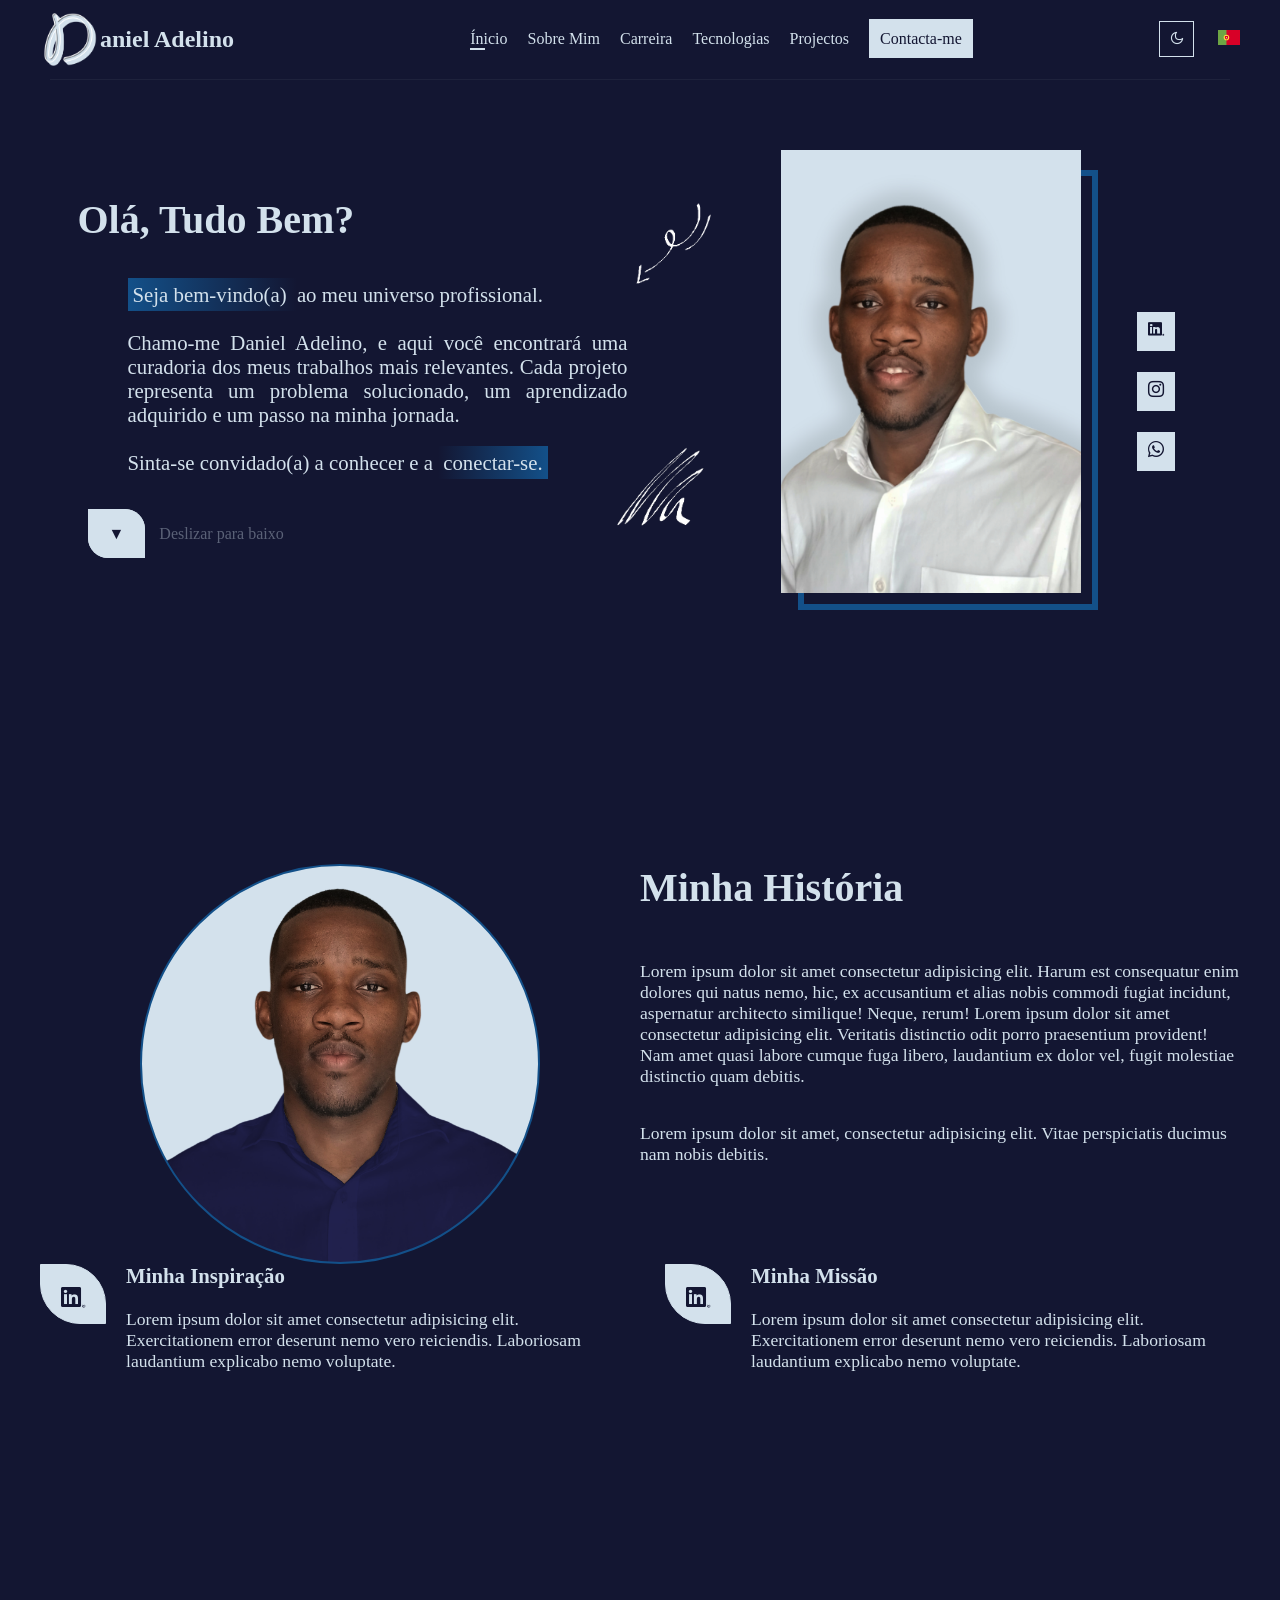
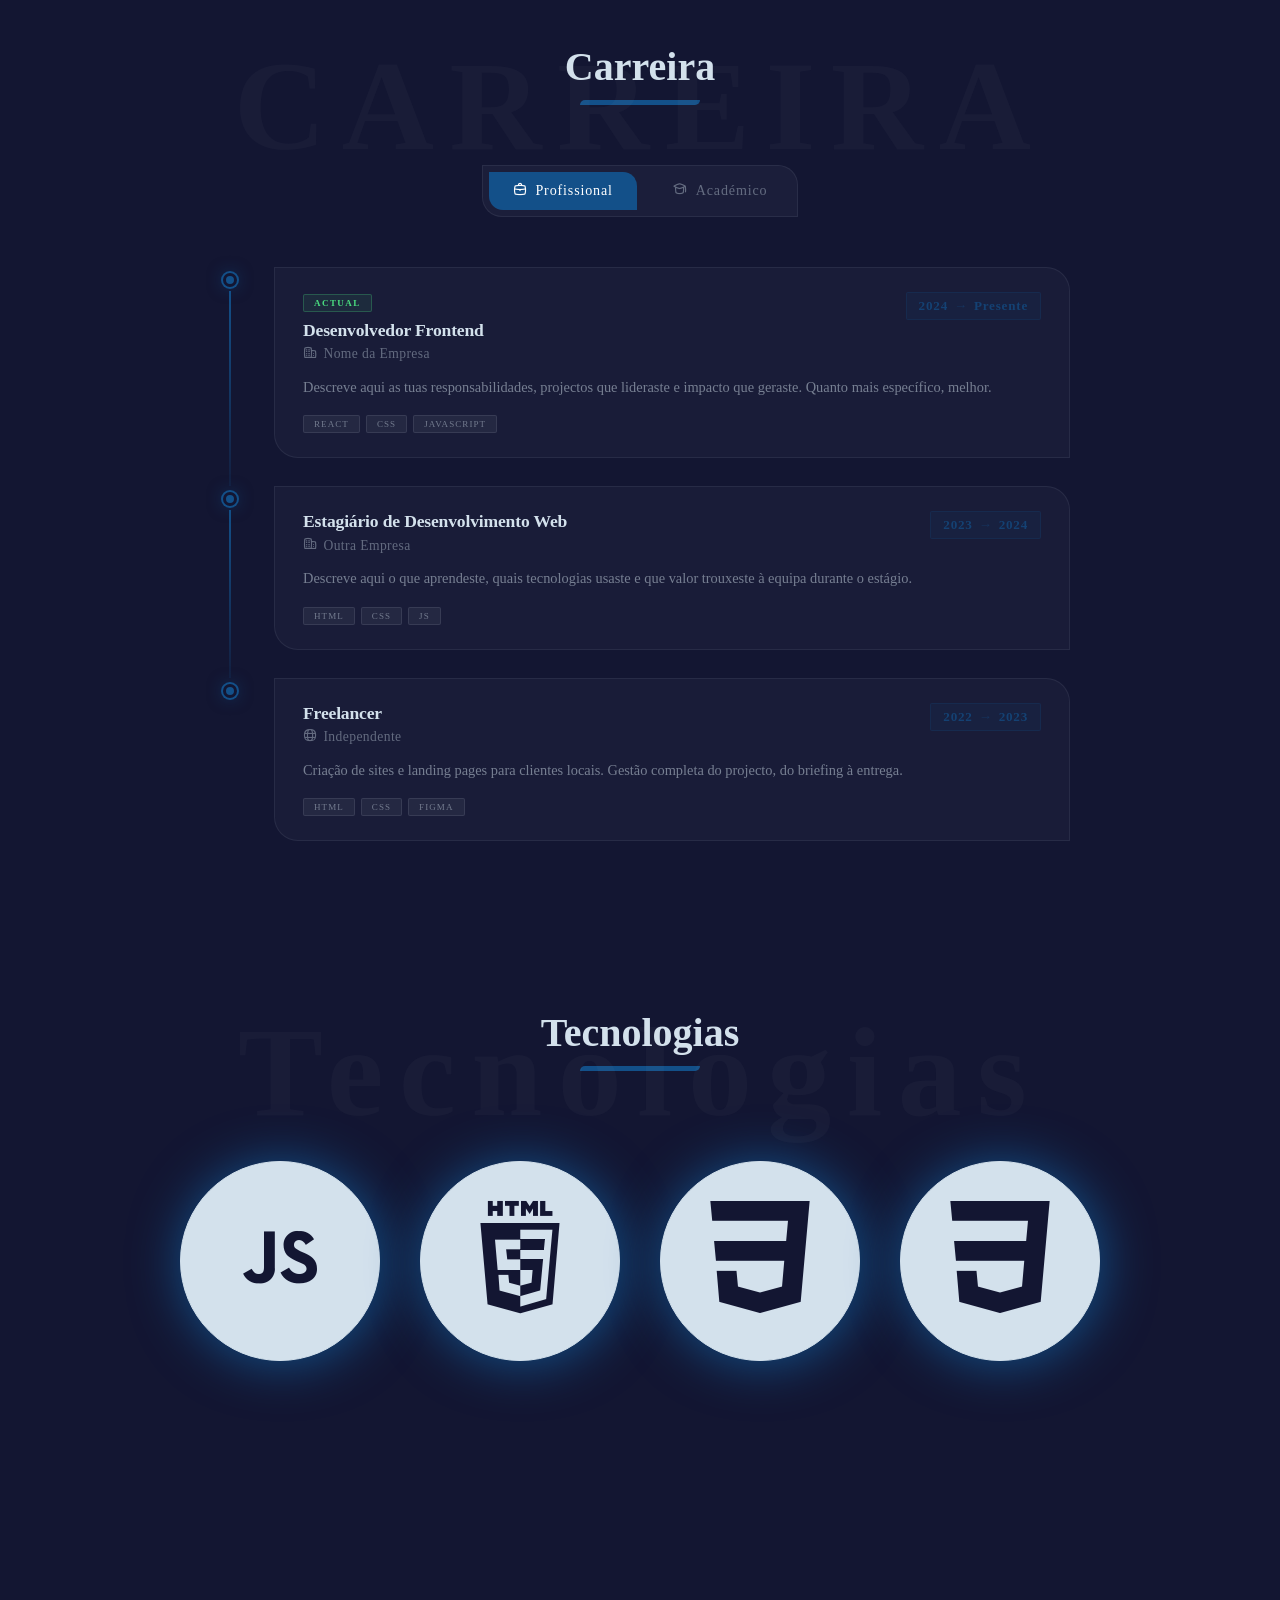
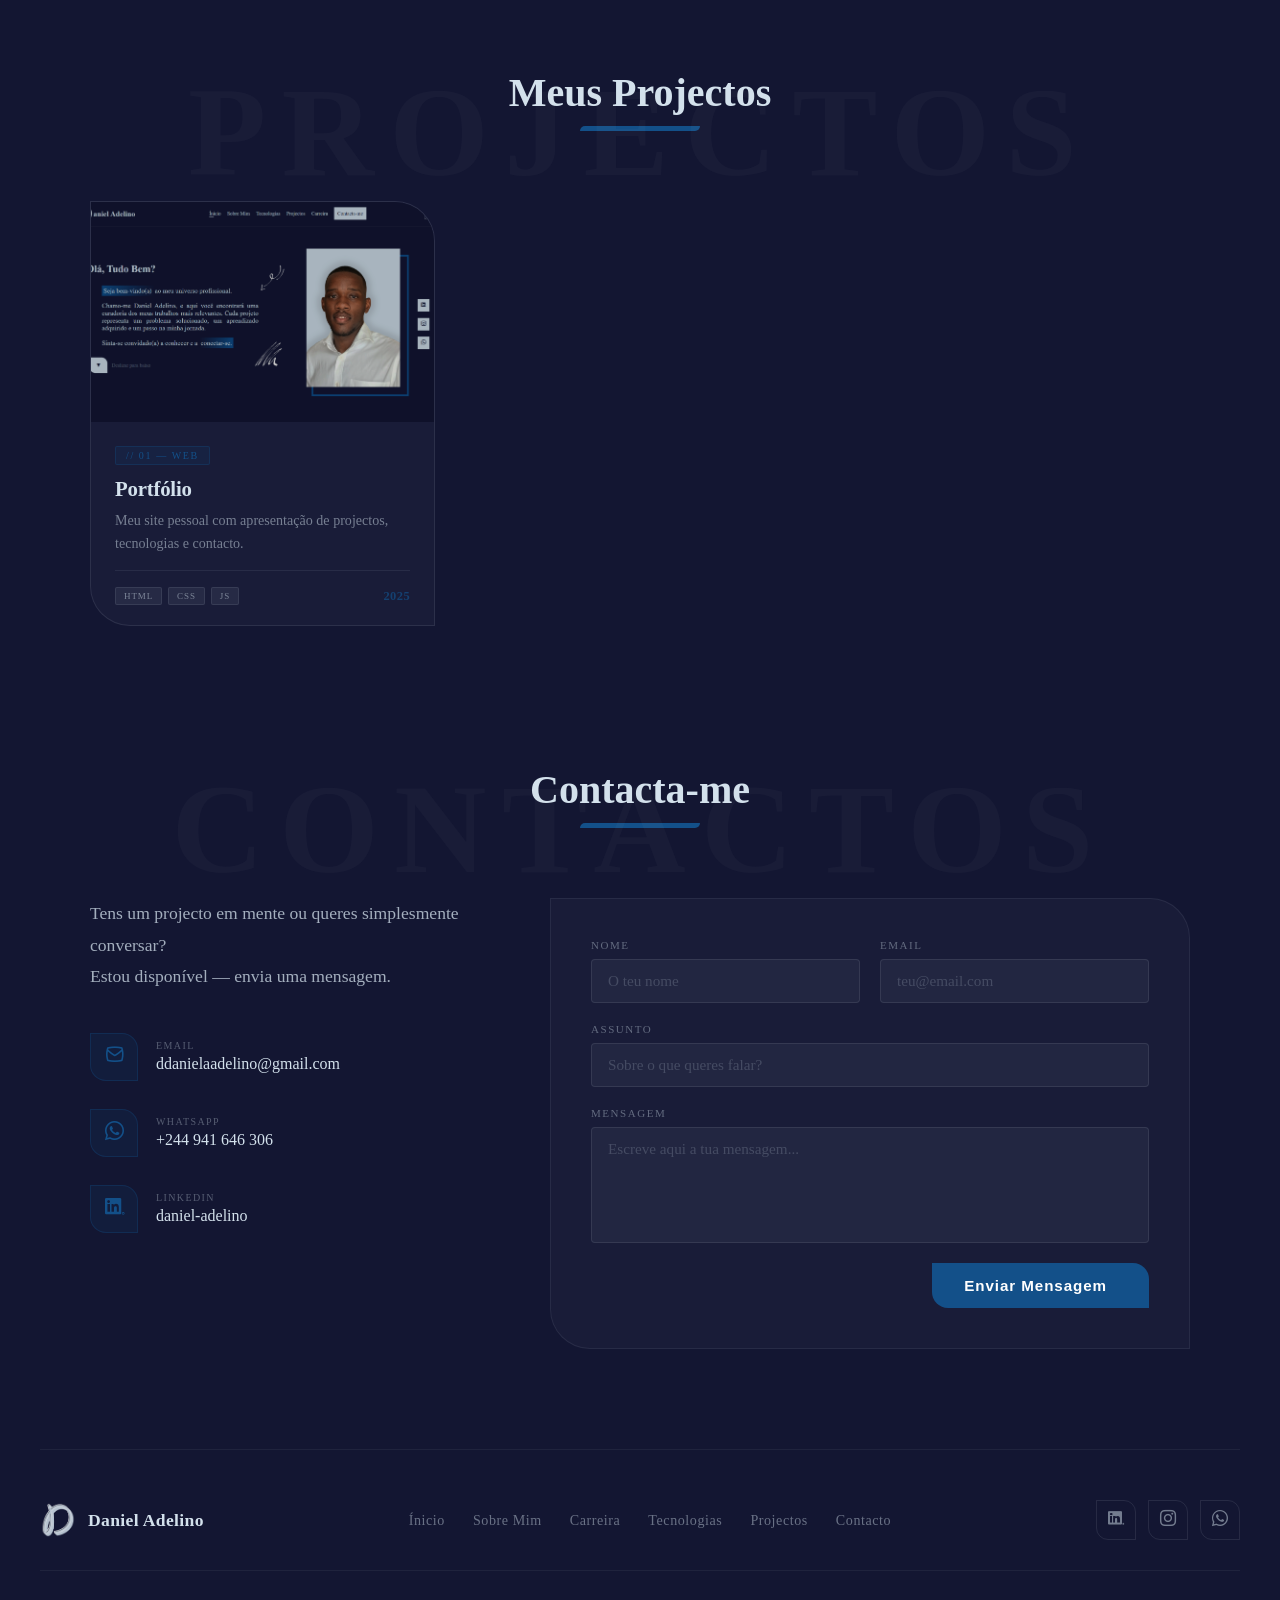
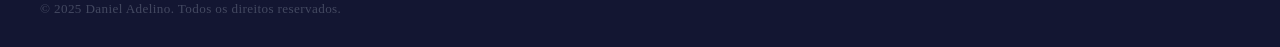
==== commit ab170451: "Actualizando o index.html..." ====
--- a/index.html
+++ b/index.html
@@ -24,6 +24,7 @@
                 <ul>
                     <li><a href="#introduction" class="nav-feature">Ínicio</a></li>
                     <li><a href="#who-am-i">Sobre Mim</a></li>
+                    <li><a href="#career">Carreira</a></li>
                     <li><a href="#technologies">Tecnologias</a></li>
                     <li><a href="#projects">Projectos</a></li>
                     <li><a href="#contact" class="nav-feature-2">Contacta-me</a></li>
@@ -114,6 +115,152 @@
                 </div>
             </section>
 
+            <!-- ── CARREIRA ── -->
+            <section id="career">
+                <h2 class="title">Carreira</h2>
+
+                <!-- Tabs: Profissional / Académico -->
+                <div class="career-tabs">
+                    <button class="career-tab active" data-tab="professional">
+                        <i class="fi-rc-briefcase"></i> Profissional
+                    </button>
+                    <button class="career-tab" data-tab="academic">
+                        <i class="fi-rc-graduation-cap"></i> Académico
+                    </button>
+                </div>
+
+                <!-- Timeline Profissional -->
+                <div class="career-timeline active" id="tab-professional">
+
+                    <div class="timeline-item">
+                        <div class="timeline-marker">
+                            <div class="marker-dot"></div>
+                            <div class="marker-line"></div>
+                        </div>
+                        <div class="timeline-card">
+                            <div class="timeline-card-header">
+                                <div>
+                                    <span class="timeline-tag">Actual</span>
+                                    <h3 class="timeline-role">Desenvolvedor Frontend</h3>
+                                    <p class="timeline-company"><i class="fi-rc-building"></i> Nome da Empresa</p>
+                                </div>
+                                <div class="timeline-period">
+                                    <span>2024</span>
+                                    <span class="period-sep">→</span>
+                                    <span>Presente</span>
+                                </div>
+                            </div>
+                            <p class="timeline-desc">Descreve aqui as tuas responsabilidades, projectos que lideraste e impacto que geraste. Quanto mais específico, melhor.</p>
+                            <div class="timeline-skills">
+                                <span>React</span><span>CSS</span><span>JavaScript</span>
+                            </div>
+                        </div>
+                    </div>
+
+                    <div class="timeline-item">
+                        <div class="timeline-marker">
+                            <div class="marker-dot"></div>
+                            <div class="marker-line"></div>
+                        </div>
+                        <div class="timeline-card">
+                            <div class="timeline-card-header">
+                                <div>
+                                    <h3 class="timeline-role">Estagiário de Desenvolvimento Web</h3>
+                                    <p class="timeline-company"><i class="fi-rc-building"></i> Outra Empresa</p>
+                                </div>
+                                <div class="timeline-period">
+                                    <span>2023</span>
+                                    <span class="period-sep">→</span>
+                                    <span>2024</span>
+                                </div>
+                            </div>
+                            <p class="timeline-desc">Descreve aqui o que aprendeste, quais tecnologias usaste e que valor trouxeste à equipa durante o estágio.</p>
+                            <div class="timeline-skills">
+                                <span>HTML</span><span>CSS</span><span>JS</span>
+                            </div>
+                        </div>
+                    </div>
+
+                    <div class="timeline-item last">
+                        <div class="timeline-marker">
+                            <div class="marker-dot"></div>
+                        </div>
+                        <div class="timeline-card">
+                            <div class="timeline-card-header">
+                                <div>
+                                    <h3 class="timeline-role">Freelancer</h3>
+                                    <p class="timeline-company"><i class="fi-rc-globe"></i> Independente</p>
+                                </div>
+                                <div class="timeline-period">
+                                    <span>2022</span>
+                                    <span class="period-sep">→</span>
+                                    <span>2023</span>
+                                </div>
+                            </div>
+                            <p class="timeline-desc">Criação de sites e landing pages para clientes locais. Gestão completa do projecto, do briefing à entrega.</p>
+                            <div class="timeline-skills">
+                                <span>HTML</span><span>CSS</span><span>Figma</span>
+                            </div>
+                        </div>
+                    </div>
+
+                </div>
+
+                <!-- Timeline Académica -->
+                <div class="career-timeline" id="tab-academic">
+
+                    <div class="timeline-item">
+                        <div class="timeline-marker">
+                            <div class="marker-dot"></div>
+                            <div class="marker-line"></div>
+                        </div>
+                        <div class="timeline-card">
+                            <div class="timeline-card-header">
+                                <div>
+                                    <span class="timeline-tag">Em curso</span>
+                                    <h3 class="timeline-role">Licenciatura em Engenharia Informática</h3>
+                                    <p class="timeline-company"><i class="fi-rc-graduation-cap"></i> Nome da Universidade</p>
+                                </div>
+                                <div class="timeline-period">
+                                    <span>2022</span>
+                                    <span class="period-sep">→</span>
+                                    <span>Presente</span>
+                                </div>
+                            </div>
+                            <p class="timeline-desc">Formação em algoritmos, estruturas de dados, redes e desenvolvimento de software. Participação em hackathons e projectos académicos.</p>
+                            <div class="timeline-skills">
+                                <span>Algoritmos</span><span>Redes</span><span>BD</span>
+                            </div>
+                        </div>
+                    </div>
+
+                    <div class="timeline-item last">
+                        <div class="timeline-marker">
+                            <div class="marker-dot"></div>
+                        </div>
+                        <div class="timeline-card">
+                            <div class="timeline-card-header">
+                                <div>
+                                    <h3 class="timeline-role">Ensino Secundário — Ciências</h3>
+                                    <p class="timeline-company"><i class="fi-rc-graduation-cap"></i> Nome da Escola</p>
+                                </div>
+                                <div class="timeline-period">
+                                    <span>2019</span>
+                                    <span class="period-sep">→</span>
+                                    <span>2022</span>
+                                </div>
+                            </div>
+                            <p class="timeline-desc">Conclusão do ensino secundário com foco em matemática e ciências. Primeiro contacto com programação através de projectos extracurriculares.</p>
+                            <div class="timeline-skills">
+                                <span>Matemática</span><span>Física</span>
+                            </div>
+                        </div>
+                    </div>
+
+                </div>
+
+            </section>
+
             <!-- ── TECNOLOGIAS ── -->
             <section id="technologies">
                 <h2 class="title">Tecnologias</h2>
@@ -183,7 +330,7 @@
                                 <div class="contact-icon"><i class="fi-rc-envelope"></i></div>
                                 <div>
                                     <span class="contact-label">Email</span>
-                                    <a href="mailto:daniel@email.com">daniel@email.com</a>
+                                    <a href="mailto:ddanielaadelino@gmail.com">ddanielaadelino@gmail.com</a>
                                 </div>
                             </li>
                             <li>
@@ -245,6 +392,7 @@
                     <nav class="footer-nav">
                         <a href="#introduction">Ínicio</a>
                         <a href="#who-am-i">Sobre Mim</a>
+                        <a href="#career">Carreira</a>
                         <a href="#technologies">Tecnologias</a>
                         <a href="#projects">Projectos</a>
                         <a href="#contact">Contacto</a>
@@ -266,7 +414,6 @@
 
                 <div class="footer-bottom">
                     <p>© 2025 Daniel Adelino. Todos os direitos reservados.</p>
-                    
                 </div>
             </div>
         </footer>
@@ -282,7 +429,17 @@
             e.target.reset();
             setTimeout(() => success.style.display = 'none', 4000);
         }
+
+        // Career tabs
+        document.querySelectorAll('.career-tab').forEach(tab => {
+            tab.addEventListener('click', () => {
+                document.querySelectorAll('.career-tab').forEach(t => t.classList.remove('active'));
+                document.querySelectorAll('.career-timeline').forEach(t => t.classList.remove('active'));
+                tab.classList.add('active');
+                document.getElementById('tab-' + tab.dataset.tab).classList.add('active');
+            });
+        });
     </script>
 </body>
 
-</html>+</html>
--- a/css/style.css
+++ b/css/style.css
@@ -160,6 +160,7 @@
     grid-template-areas:
         'introduction introduction'
         'who-am-i who-am-i'
+        'carreira carreira'
         'technologies technologies'
         'projects projects'
         'contact contact';
@@ -359,7 +360,7 @@
 .card-bottom-right {
     display: flex;
     gap: 20px;
-    margin: 40px 0 0 0;
+    margin: 0px 0 0 0;
     text-align: left;
     font-size: var(--font-size-2);
 }
@@ -371,8 +372,8 @@
     color: var(--cor-principal);
     font-size: 1.5rem;
     border-radius: 0 40px;
-    padding: 25px;
-    height: 20px;
+    padding: 20px;
+    height: 60px;
 }
 
 .card-bottom-left>p>span,
@@ -380,6 +381,246 @@
     font-size: var(--font-size-textos);
     font-weight: 900;
 }
+
+/* ##################################################################### */
+/* ##################### Estilização: Secção Carreira ################## */
+/* ##################################################################### */
+
+#career {
+    grid-area: carreira;
+    grid-column: 1 / -1;
+    display: flex;
+    flex-direction: column;
+    align-items: center;
+    gap: 50px;
+    position: relative;
+    padding-bottom: 20px;
+}
+
+#career::before {
+    content: 'CARREIRA';
+    position: absolute;
+    top: -10px;
+    left: 50%;
+    transform: translateX(-50%);
+    font-size: clamp(60px, 10vw, 140px);
+    font-weight: 900;
+    color: rgba(211, 225, 236, 0.03);
+    white-space: nowrap;
+    letter-spacing: 0.12em;
+    pointer-events: none;
+    user-select: none;
+}
+
+/* ── TABS ── */
+.career-tabs {
+    display: flex;
+    gap: 12px;
+    background: rgba(211, 225, 236, 0.04);
+    border: 1px solid rgba(211, 225, 236, 0.08);
+    border-radius: 0 20px 0 20px;
+    padding: 6px;
+}
+
+.career-tab {
+    display: flex;
+    align-items: center;
+    gap: 8px;
+    background: transparent;
+    border: none;
+    color: rgba(211, 225, 236, 0.4);
+    font-size: 0.88rem;
+    font-family: inherit;
+    letter-spacing: 0.06em;
+    padding: 10px 24px;
+    border-radius: 0 14px 0 14px;
+    cursor: pointer;
+    transition: background 0.3s ease, color 0.3s ease;
+}
+
+.career-tab.active {
+    background: var(--cor-destaque);
+    color: #fff;
+}
+
+.career-tab:not(.active):hover {
+    background: rgba(211, 225, 236, 0.06);
+    color: var(--cor-texto);
+}
+
+/* ── TIMELINE ── */
+.career-timeline {
+    display: none;
+    flex-direction: column;
+    width: 100%;
+    max-width: 860px;
+    gap: 0;
+}
+
+.career-timeline.active {
+    display: flex;
+    animation: fadeUp 0.5s ease both;
+}
+
+/* item da timeline */
+.timeline-item {
+    display: grid;
+    grid-template-columns: 40px 1fr;
+    gap: 0 24px;
+}
+
+/* marcador vertical */
+.timeline-marker {
+    display: flex;
+    flex-direction: column;
+    align-items: center;
+    padding-top: 6px;
+}
+
+.marker-dot {
+    width: 14px;
+    height: 14px;
+    min-height: 14px;
+    background: var(--cor-destaque);
+    border-radius: 50%;
+    border: 3px solid var(--cor-principal);
+    box-shadow: 0 0 0 2px var(--cor-destaque), 0 0 16px rgba(19, 80, 137, 0.6);
+    position: relative;
+    z-index: 1;
+    transition: box-shadow 0.3s ease;
+}
+
+.timeline-item:hover .marker-dot {
+    box-shadow: 0 0 0 3px var(--cor-destaque), 0 0 28px rgba(19, 80, 137, 0.9);
+}
+
+.marker-line {
+    width: 2px;
+    flex: 1;
+    min-height: 30px;
+    background: linear-gradient(to bottom, var(--cor-destaque), rgba(19, 80, 137, 0.15));
+    margin-top: 4px;
+}
+
+/* card */
+.timeline-card {
+    background: rgba(211, 225, 236, 0.03);
+    border: 1px solid rgba(211, 225, 236, 0.08);
+    border-radius: 0 24px 0 24px;
+    padding: 24px 28px;
+    margin-bottom: 28px;
+    transition: border-color 0.3s ease, transform 0.3s ease, box-shadow 0.3s ease;
+    position: relative;
+    overflow: hidden;
+}
+
+.timeline-card::before {
+    content: '';
+    position: absolute;
+    inset: 0;
+    background: radial-gradient(ellipse at top left, rgba(19, 80, 137, 0.08) 0%, transparent 65%);
+    opacity: 0;
+    transition: opacity 0.3s ease;
+    pointer-events: none;
+}
+
+.timeline-item:hover .timeline-card {
+    border-color: rgba(19, 80, 137, 0.4);
+    transform: translateX(6px);
+    box-shadow: 0 8px 40px rgba(19, 80, 137, 0.15);
+}
+
+.timeline-item:hover .timeline-card::before {
+    opacity: 1;
+}
+
+.timeline-card-header {
+    display: flex;
+    justify-content: space-between;
+    align-items: flex-start;
+    gap: 16px;
+    margin-bottom: 12px;
+    flex-wrap: wrap;
+}
+
+.timeline-tag {
+    display: inline-block;
+    font-size: 9px;
+    font-weight: 700;
+    letter-spacing: 0.16em;
+    text-transform: uppercase;
+    color: #4ade80;
+    background: rgba(74, 222, 128, 0.08);
+    border: 1px solid rgba(74, 222, 128, 0.25);
+    padding: 3px 10px;
+    border-radius: 2px;
+    margin-bottom: 8px;
+}
+
+.timeline-role {
+    color: var(--cor-texto);
+    font-size: 1.1rem;
+    font-weight: 700;
+    letter-spacing: -0.01em;
+    margin: 0;
+}
+
+.timeline-company {
+    display: flex;
+    align-items: center;
+    gap: 6px;
+    color: rgba(211, 225, 236, 0.4);
+    font-size: 0.85rem;
+    margin-top: 5px;
+    letter-spacing: 0.03em;
+}
+
+.timeline-period {
+    display: flex;
+    align-items: center;
+    gap: 6px;
+    font-size: 0.82rem;
+    color: rgba(19, 80, 137, 0.7);
+    font-weight: 600;
+    letter-spacing: 0.06em;
+    white-space: nowrap;
+    background: rgba(19, 80, 137, 0.1);
+    border: 1px solid rgba(19, 80, 137, 0.2);
+    padding: 5px 12px;
+    border-radius: 2px;
+    height: fit-content;
+}
+
+.period-sep {
+    color: rgba(19, 80, 137, 0.4);
+}
+
+.timeline-desc {
+    color: rgba(211, 225, 236, 0.5);
+    font-size: 0.9rem;
+    line-height: 1.7;
+    margin-bottom: 16px;
+}
+
+.timeline-skills {
+    display: flex;
+    flex-wrap: wrap;
+    gap: 6px;
+}
+
+.timeline-skills span {
+    background: rgba(211, 225, 236, 0.06);
+    border: 1px solid rgba(211, 225, 236, 0.1);
+    color: rgba(211, 225, 236, 0.45);
+    font-size: 9px;
+    letter-spacing: 0.12em;
+    text-transform: uppercase;
+    padding: 3px 10px;
+    border-radius: 2px;
+}
+
+
+
 
 /* ##################################################################### */
 /* ################## Estilização: Secção Tecnologias ################## */
